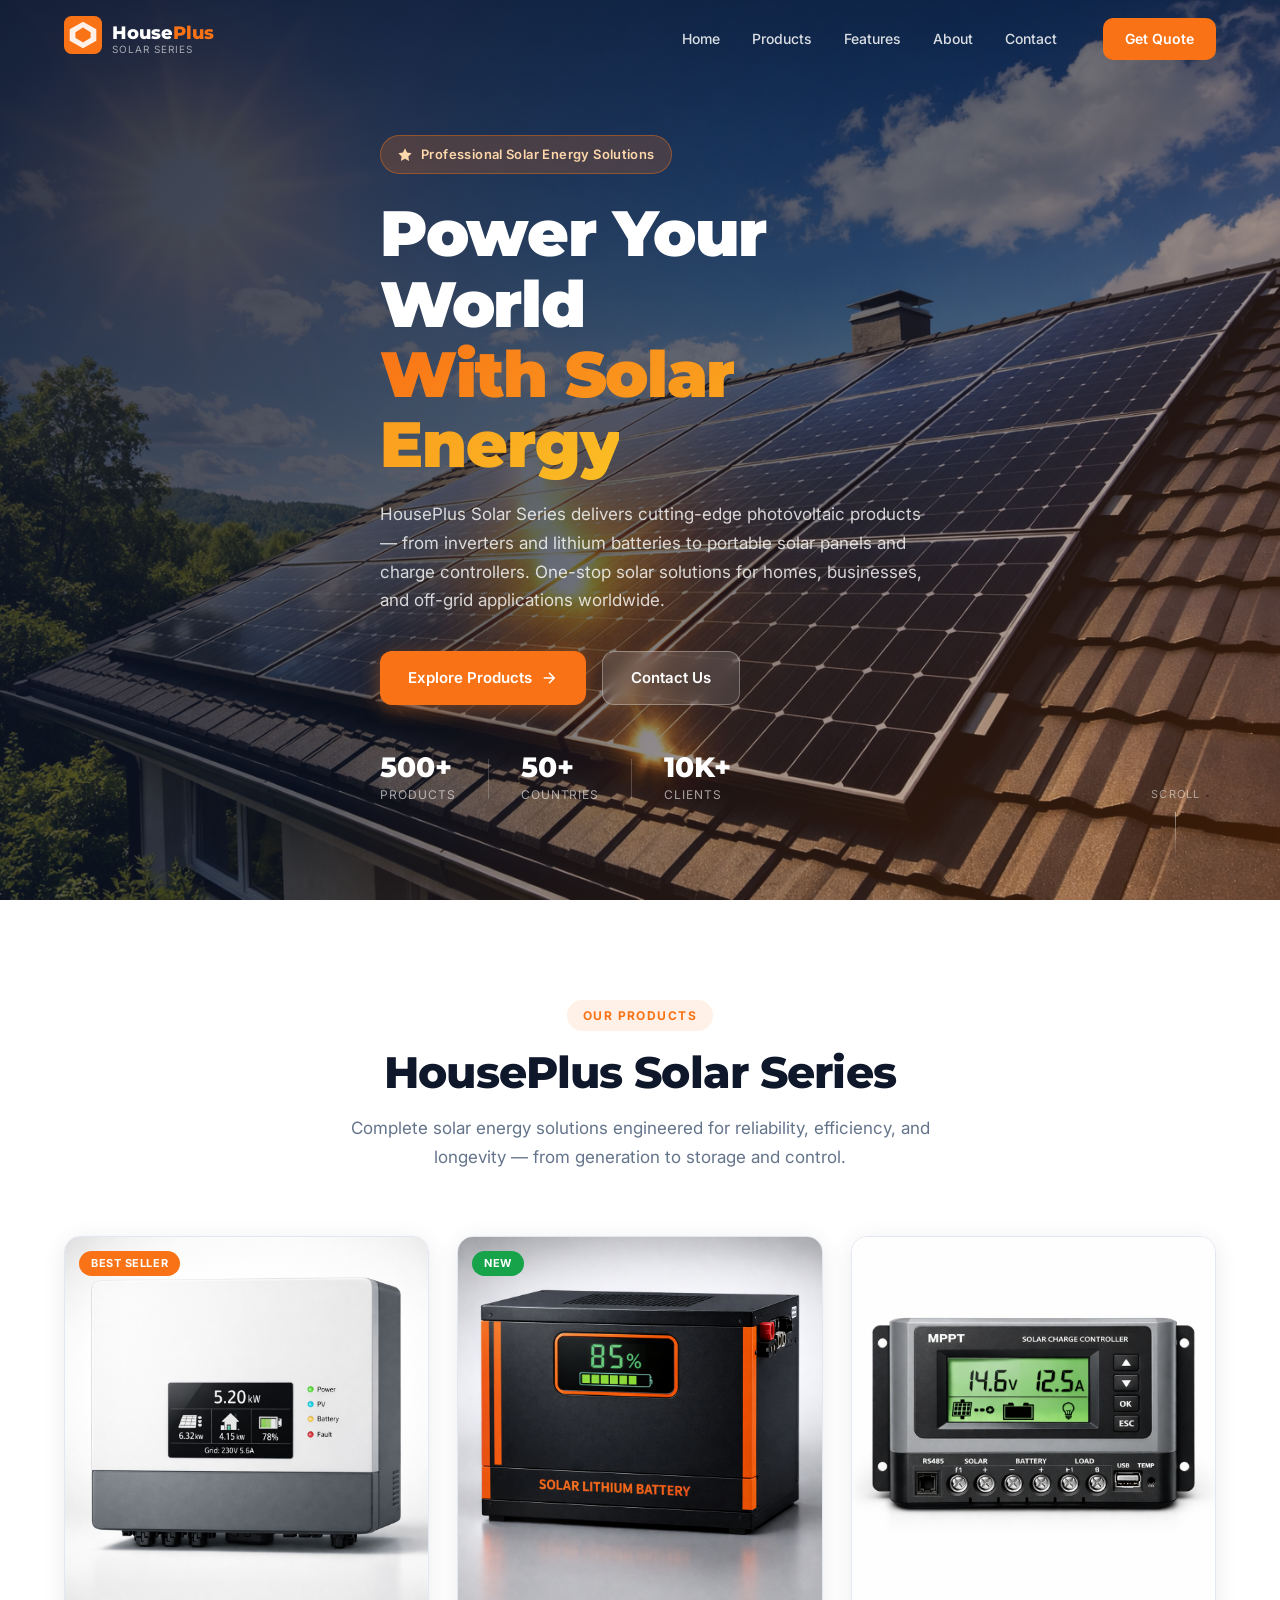
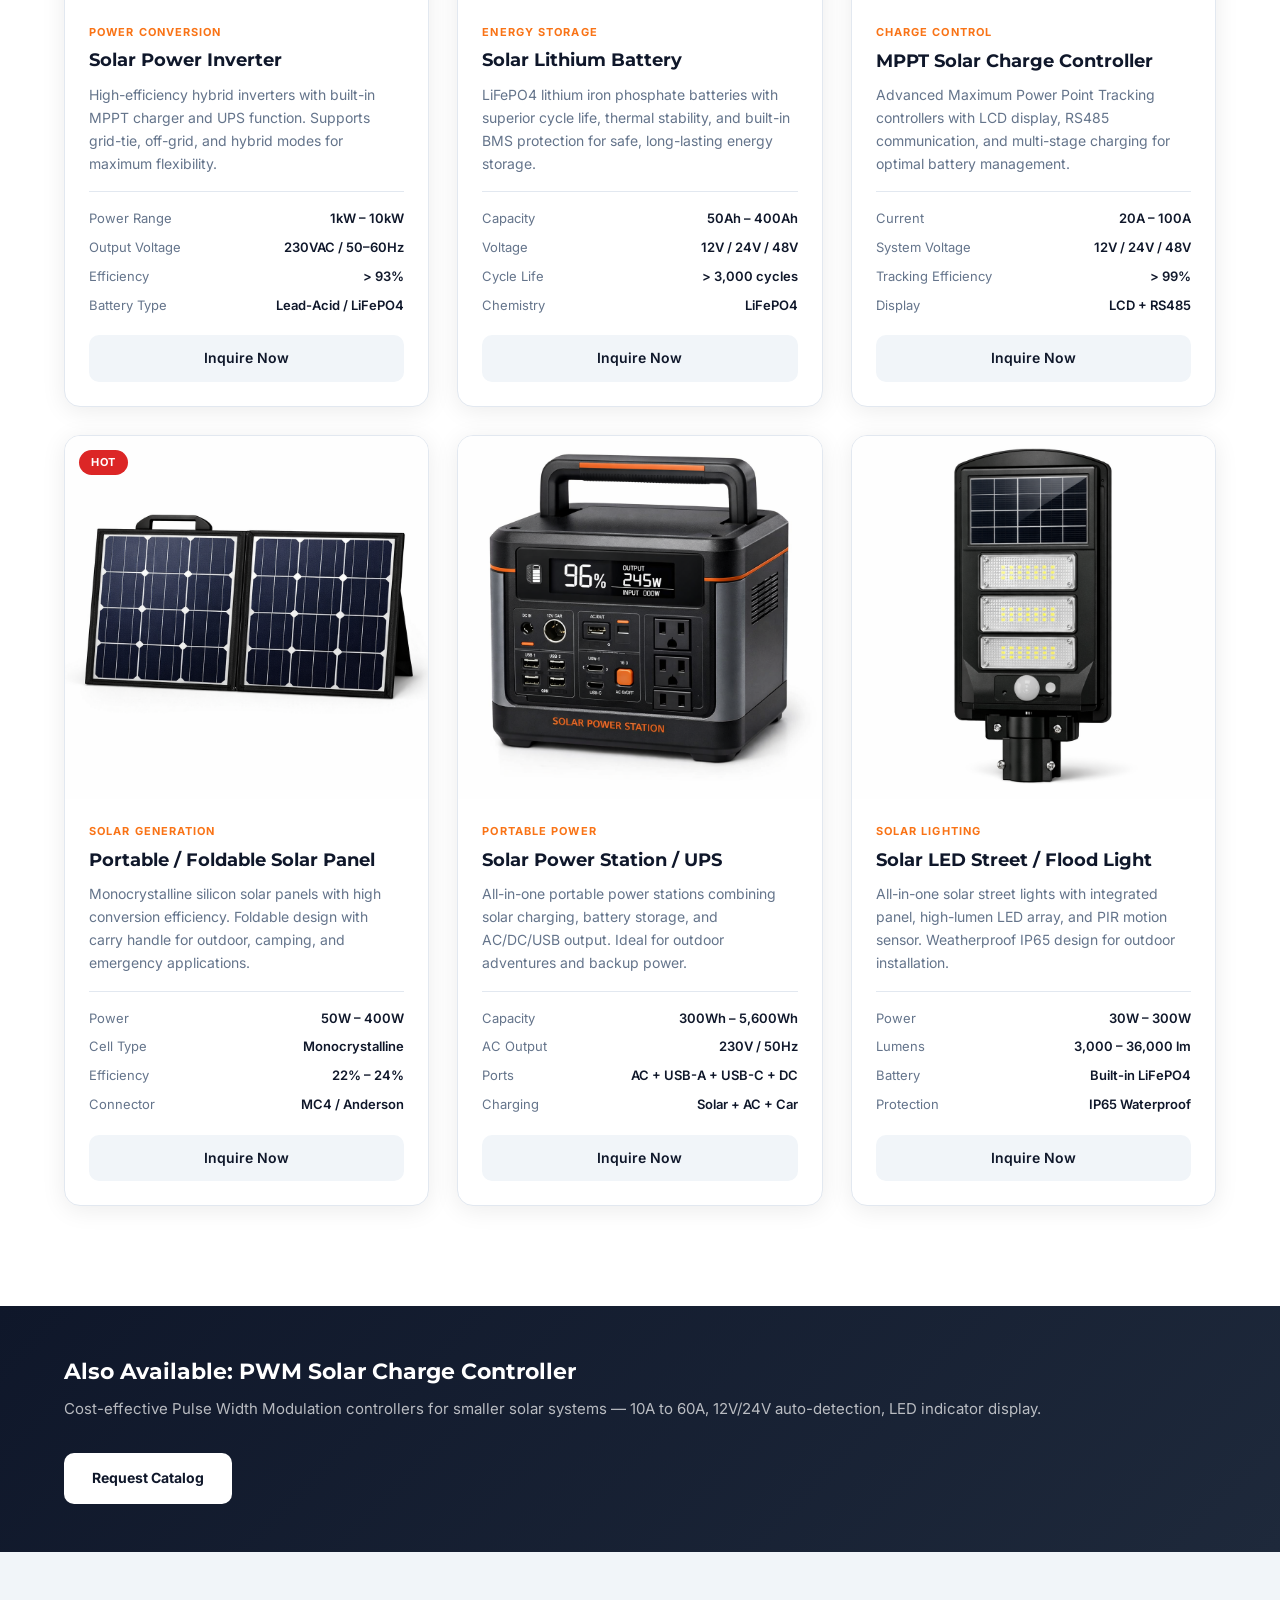
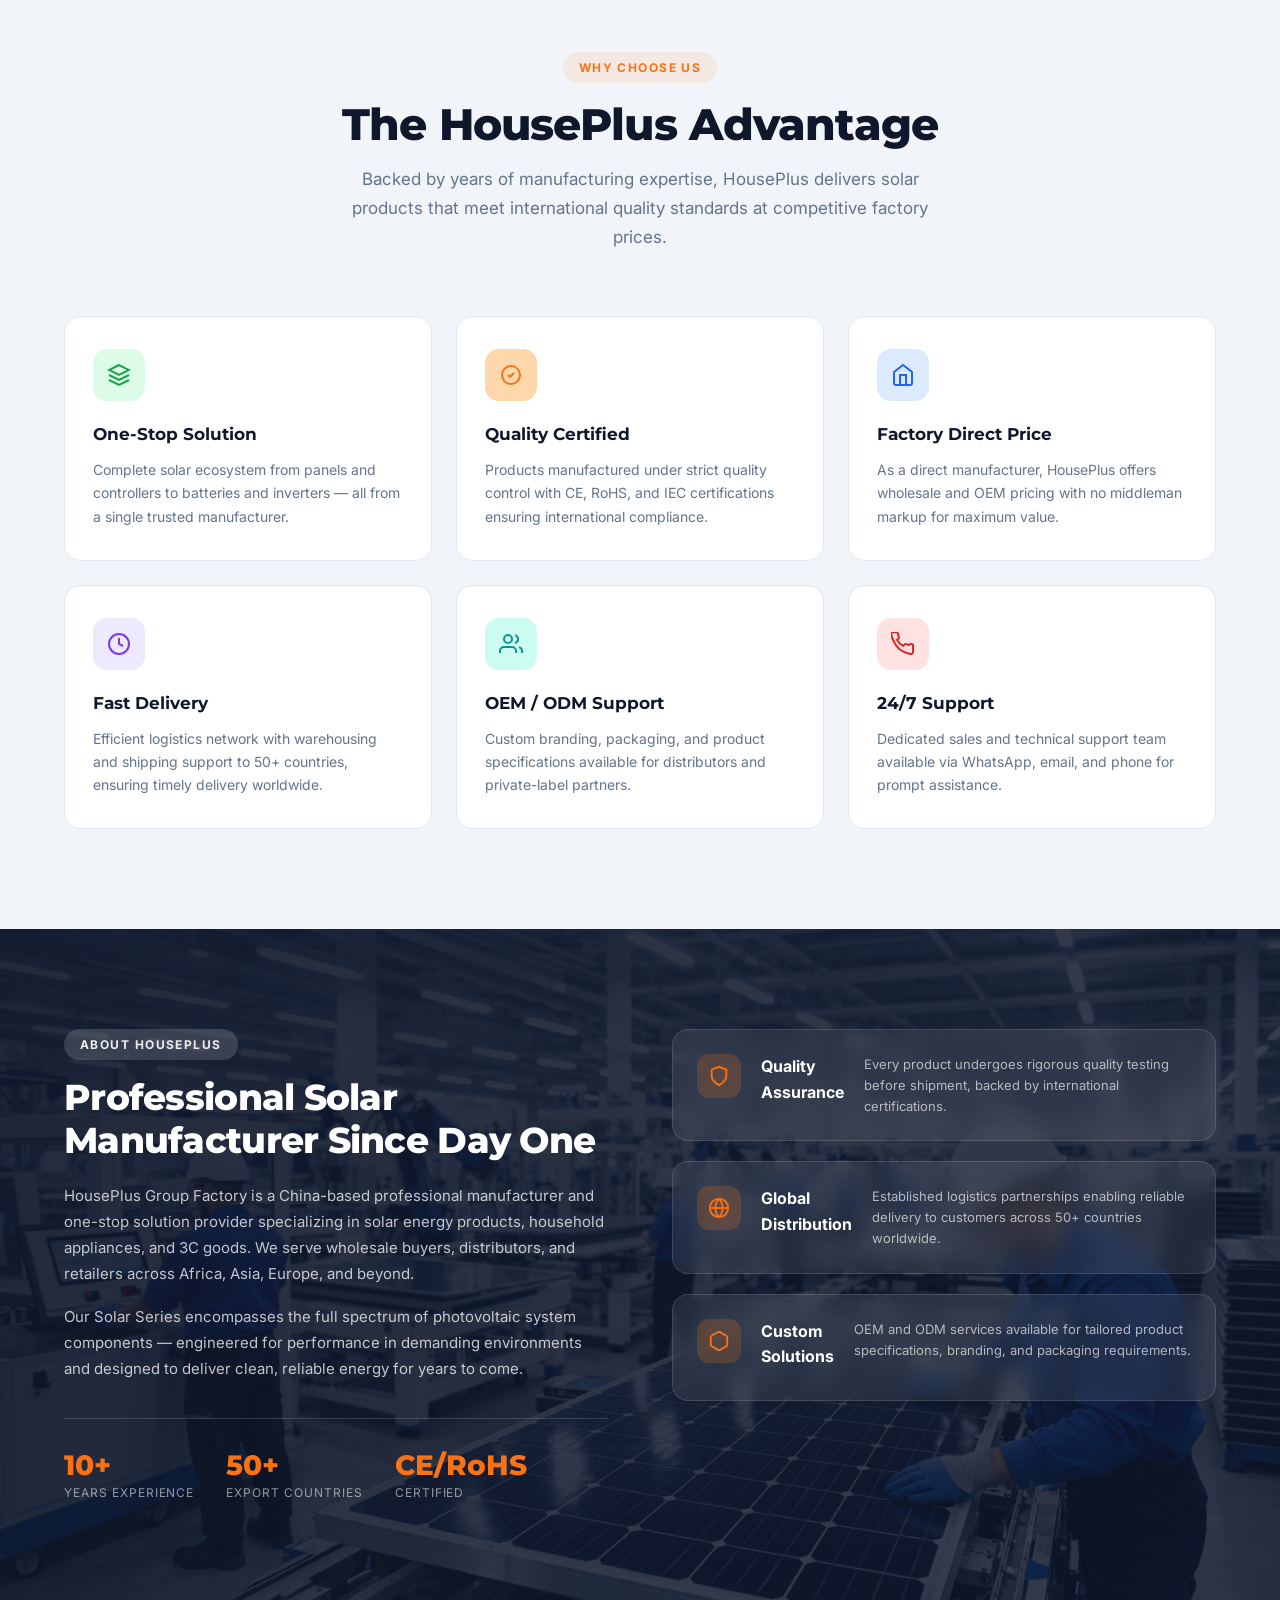
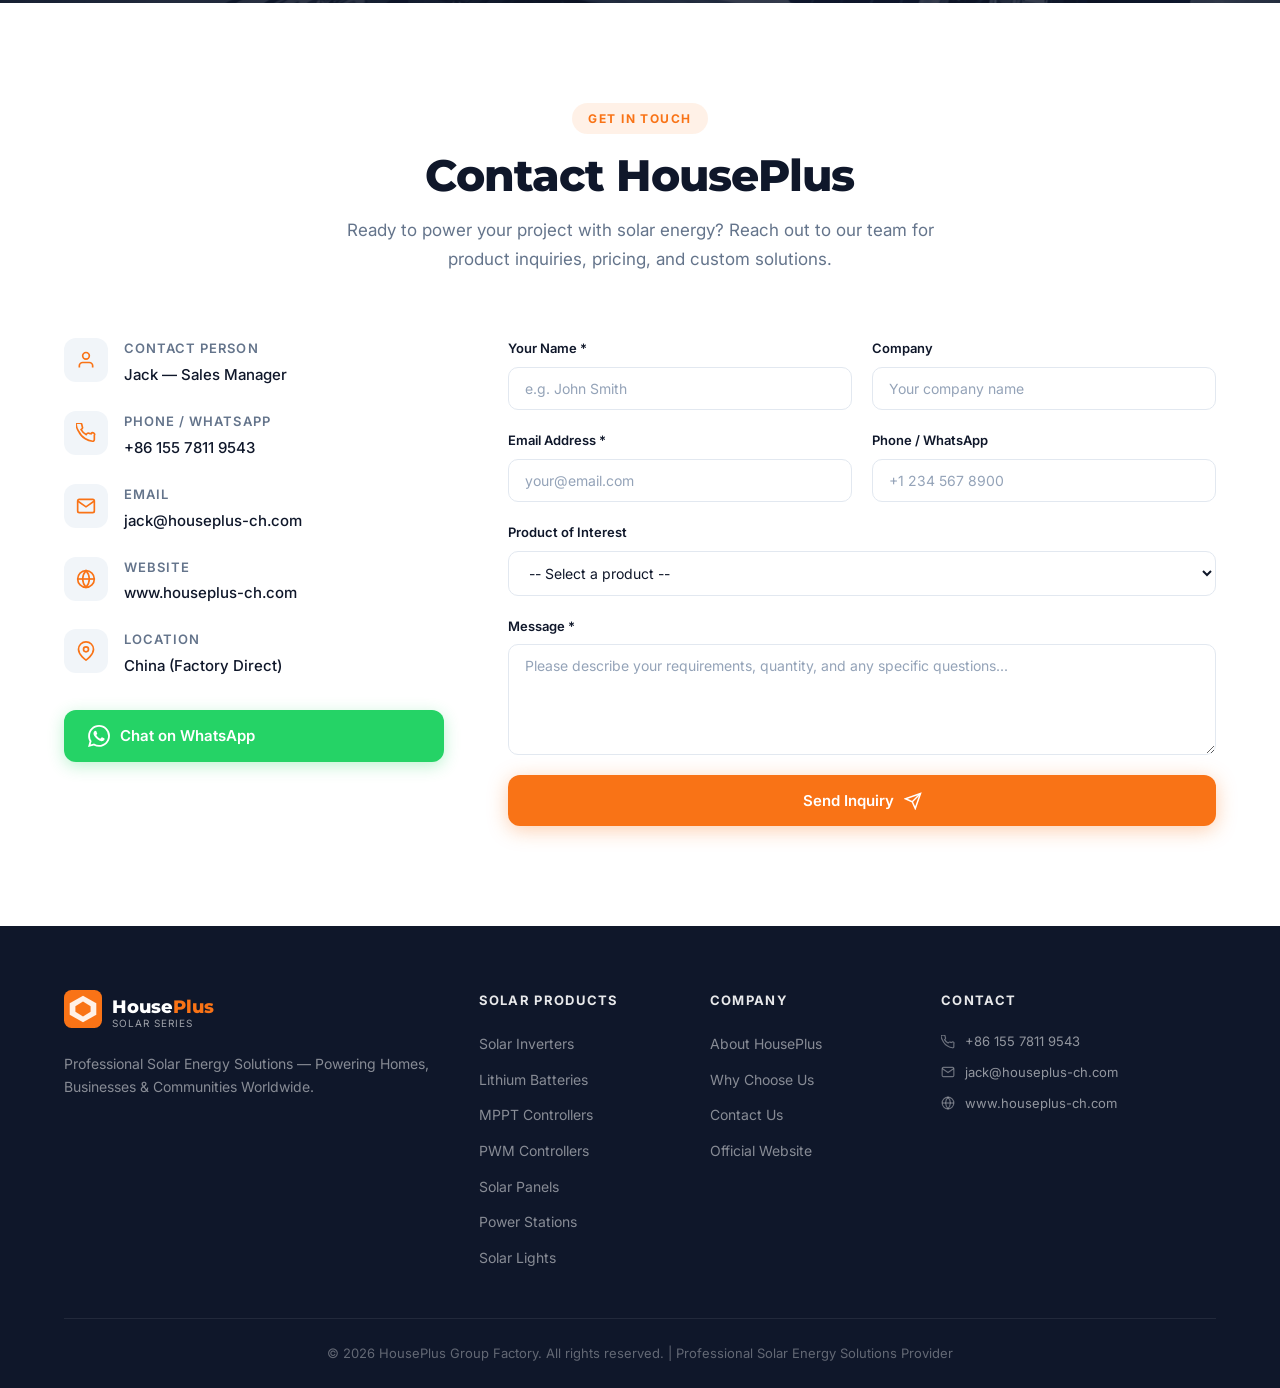
==== index.html @ be71d956 "Enhance: Add advanced contact form with Formspree integration, client-side validation, and improved " ====
<!DOCTYPE html>
<html lang="en">
<head>
  <meta charset="UTF-8" />
  <meta name="viewport" content="width=device-width, initial-scale=1.0" />
  <title>HousePlus Solar Series | Professional Solar Energy Solutions</title>
  <link rel="preconnect" href="https://fonts.googleapis.com" />
  <link rel="preconnect" href="https://fonts.gstatic.com" crossorigin />
  <link href="https://fonts.googleapis.com/css2?family=Inter:wght@300;400;500;600;700;800&family=Montserrat:wght@700;800;900&display=swap" rel="stylesheet" />
  <link rel="stylesheet" href="style.css" />
</head>
<body>

  <!-- ===== NAVIGATION ===== -->
  <nav class="navbar" id="navbar">
    <div class="nav-container">
      <div class="nav-logo">
        <div class="logo-icon">
          <svg viewBox="0 0 40 40" fill="none" xmlns="http://www.w3.org/2000/svg">
            <rect width="40" height="40" rx="8" fill="#F97316"/>
            <path d="M20 6L34 14V26L20 34L6 26V14L20 6Z" fill="white" opacity="0.9"/>
            <path d="M20 12L28 17V23L20 28L12 23V17L20 12Z" fill="#F97316"/>
          </svg>
        </div>
        <div class="logo-text">
          <span class="logo-house">House</span><span class="logo-plus">Plus</span>
          <span class="logo-sub">Solar Series</span>
        </div>
      </div>
      <ul class="nav-links">
        <li><a href="#home">Home</a></li>
        <li><a href="#products">Products</a></li>
        <li><a href="#features">Features</a></li>
        <li><a href="#about">About</a></li>
        <li><a href="#contact">Contact</a></li>
      </ul>
      <a href="#contact" class="nav-cta">Get Quote</a>
      <button class="nav-toggle" id="navToggle" aria-label="Toggle navigation">
        <span></span><span></span><span></span>
      </button>
    </div>
  </nav>

  <!-- ===== HERO SECTION ===== -->
  <section class="hero" id="home">
    <div class="hero-bg">
      <img src="assets/hero-banner.jpg" alt="Solar panels on rooftop" />
      <div class="hero-overlay"></div>
    </div>
    <div class="hero-content">
      <div class="hero-badge">
        <svg width="16" height="16" viewBox="0 0 24 24" fill="currentColor"><path d="M12 2L15.09 8.26L22 9.27L17 14.14L18.18 21.02L12 17.77L5.82 21.02L7 14.14L2 9.27L8.91 8.26L12 2Z"/></svg>
        Professional Solar Energy Solutions
      </div>
      <h1 class="hero-title">
        Power Your World<br/>
        <span class="gradient-text">With Solar Energy</span>
      </h1>
      <p class="hero-desc">
        HousePlus Solar Series delivers cutting-edge photovoltaic products — from inverters and lithium batteries to portable solar panels and charge controllers. One-stop solar solutions for homes, businesses, and off-grid applications worldwide.
      </p>
      <div class="hero-actions">
        <a href="#products" class="btn-primary">
          Explore Products
          <svg width="18" height="18" viewBox="0 0 24 24" fill="none" stroke="currentColor" stroke-width="2"><path d="M5 12h14M12 5l7 7-7 7"/></svg>
        </a>
        <a href="#contact" class="btn-secondary">Contact Us</a>
      </div>
      <div class="hero-stats">
        <div class="stat-item">
          <span class="stat-num">500+</span>
          <span class="stat-label">Products</span>
        </div>
        <div class="stat-divider"></div>
        <div class="stat-item">
          <span class="stat-num">50+</span>
          <span class="stat-label">Countries</span>
        </div>
        <div class="stat-divider"></div>
        <div class="stat-item">
          <span class="stat-num">10K+</span>
          <span class="stat-label">Clients</span>
        </div>
      </div>
    </div>
    <div class="hero-scroll">
      <div class="scroll-indicator">
        <span>Scroll</span>
        <div class="scroll-line"></div>
      </div>
    </div>
  </section>

  <!-- ===== PRODUCT CATEGORIES ===== -->
  <section class="categories" id="products">
    <div class="container">
      <div class="section-header">
        <div class="section-tag">Our Products</div>
        <h2 class="section-title">HousePlus Solar Series</h2>
        <p class="section-desc">Complete solar energy solutions engineered for reliability, efficiency, and longevity — from generation to storage and control.</p>
      </div>

      <div class="products-grid">

        <!-- Product 1: Solar Inverter -->
        <div class="product-card" data-aos="fade-up">
          <div class="product-img-wrap">
            <img src="assets/solar-inverter.jpg" alt="Solar Power Inverter" />
            <div class="product-badge">Best Seller</div>
          </div>
          <div class="product-body">
            <div class="product-tag">Power Conversion</div>
            <h3>Solar Power Inverter</h3>
            <p>High-efficiency hybrid inverters with built-in MPPT charger and UPS function. Supports grid-tie, off-grid, and hybrid modes for maximum flexibility.</p>
            <ul class="product-specs">
              <li><span>Power Range</span><strong>1kW – 10kW</strong></li>
              <li><span>Output Voltage</span><strong>230VAC / 50–60Hz</strong></li>
              <li><span>Efficiency</span><strong>&gt; 93%</strong></li>
              <li><span>Battery Type</span><strong>Lead-Acid / LiFePO4</strong></li>
            </ul>
            <a href="#contact" class="product-btn">Inquire Now</a>
          </div>
        </div>

        <!-- Product 2: Solar Lithium Battery -->
        <div class="product-card" data-aos="fade-up" data-aos-delay="100">
          <div class="product-img-wrap">
            <img src="assets/lithium-battery.jpg" alt="Solar Lithium Battery" />
            <div class="product-badge new">New</div>
          </div>
          <div class="product-body">
            <div class="product-tag">Energy Storage</div>
            <h3>Solar Lithium Battery</h3>
            <p>LiFePO4 lithium iron phosphate batteries with superior cycle life, thermal stability, and built-in BMS protection for safe, long-lasting energy storage.</p>
            <ul class="product-specs">
              <li><span>Capacity</span><strong>50Ah – 400Ah</strong></li>
              <li><span>Voltage</span><strong>12V / 24V / 48V</strong></li>
              <li><span>Cycle Life</span><strong>&gt; 3,000 cycles</strong></li>
              <li><span>Chemistry</span><strong>LiFePO4</strong></li>
            </ul>
            <a href="#contact" class="product-btn">Inquire Now</a>
          </div>
        </div>

        <!-- Product 3: MPPT Solar Controller -->
        <div class="product-card" data-aos="fade-up" data-aos-delay="200">
          <div class="product-img-wrap">
            <img src="assets/solar-controller.jpg" alt="MPPT Solar Charge Controller" />
          </div>
          <div class="product-body">
            <div class="product-tag">Charge Control</div>
            <h3>MPPT Solar Charge Controller</h3>
            <p>Advanced Maximum Power Point Tracking controllers with LCD display, RS485 communication, and multi-stage charging for optimal battery management.</p>
            <ul class="product-specs">
              <li><span>Current</span><strong>20A – 100A</strong></li>
              <li><span>System Voltage</span><strong>12V / 24V / 48V</strong></li>
              <li><span>Tracking Efficiency</span><strong>&gt; 99%</strong></li>
              <li><span>Display</span><strong>LCD + RS485</strong></li>
            </ul>
            <a href="#contact" class="product-btn">Inquire Now</a>
          </div>
        </div>

        <!-- Product 4: Portable Solar Panel -->
        <div class="product-card" data-aos="fade-up" data-aos-delay="300">
          <div class="product-img-wrap">
            <img src="assets/solar-panel.jpg" alt="Portable Foldable Solar Panel" />
            <div class="product-badge hot">Hot</div>
          </div>
          <div class="product-body">
            <div class="product-tag">Solar Generation</div>
            <h3>Portable / Foldable Solar Panel</h3>
            <p>Monocrystalline silicon solar panels with high conversion efficiency. Foldable design with carry handle for outdoor, camping, and emergency applications.</p>
            <ul class="product-specs">
              <li><span>Power</span><strong>50W – 400W</strong></li>
              <li><span>Cell Type</span><strong>Monocrystalline</strong></li>
              <li><span>Efficiency</span><strong>22% – 24%</strong></li>
              <li><span>Connector</span><strong>MC4 / Anderson</strong></li>
            </ul>
            <a href="#contact" class="product-btn">Inquire Now</a>
          </div>
        </div>

        <!-- Product 5: Solar Power Station -->
        <div class="product-card" data-aos="fade-up" data-aos-delay="400">
          <div class="product-img-wrap">
            <img src="assets/power-station.jpg" alt="Solar Power Station UPS" />
          </div>
          <div class="product-body">
            <div class="product-tag">Portable Power</div>
            <h3>Solar Power Station / UPS</h3>
            <p>All-in-one portable power stations combining solar charging, battery storage, and AC/DC/USB output. Ideal for outdoor adventures and backup power.</p>
            <ul class="product-specs">
              <li><span>Capacity</span><strong>300Wh – 5,600Wh</strong></li>
              <li><span>AC Output</span><strong>230V / 50Hz</strong></li>
              <li><span>Ports</span><strong>AC + USB-A + USB-C + DC</strong></li>
              <li><span>Charging</span><strong>Solar + AC + Car</strong></li>
            </ul>
            <a href="#contact" class="product-btn">Inquire Now</a>
          </div>
        </div>

        <!-- Product 6: Solar Street Light -->
        <div class="product-card" data-aos="fade-up" data-aos-delay="500">
          <div class="product-img-wrap">
            <img src="assets/solar-street-light.jpg" alt="Solar LED Street Light" />
          </div>
          <div class="product-body">
            <div class="product-tag">Solar Lighting</div>
            <h3>Solar LED Street / Flood Light</h3>
            <p>All-in-one solar street lights with integrated panel, high-lumen LED array, and PIR motion sensor. Weatherproof IP65 design for outdoor installation.</p>
            <ul class="product-specs">
              <li><span>Power</span><strong>30W – 300W</strong></li>
              <li><span>Lumens</span><strong>3,000 – 36,000 lm</strong></li>
              <li><span>Battery</span><strong>Built-in LiFePO4</strong></li>
              <li><span>Protection</span><strong>IP65 Waterproof</strong></li>
            </ul>
            <a href="#contact" class="product-btn">Inquire Now</a>
          </div>
        </div>

      </div>
    </div>
  </section>

  <!-- ===== PWM CONTROLLER BANNER ===== -->
  <section class="banner-strip">
    <div class="container">
      <div class="banner-content">
        <div class="banner-text">
          <h3>Also Available: PWM Solar Charge Controller</h3>
          <p>Cost-effective Pulse Width Modulation controllers for smaller solar systems — 10A to 60A, 12V/24V auto-detection, LED indicator display.</p>
        </div>
        <a href="#contact" class="btn-white">Request Catalog</a>
      </div>
    </div>
  </section>

  <!-- ===== FEATURES SECTION ===== -->
  <section class="features" id="features">
    <div class="container">
      <div class="section-header">
        <div class="section-tag">Why Choose Us</div>
        <h2 class="section-title">The HousePlus Advantage</h2>
        <p class="section-desc">Backed by years of manufacturing expertise, HousePlus delivers solar products that meet international quality standards at competitive factory prices.</p>
      </div>

      <div class="features-grid">
        <div class="feature-card">
          <div class="feature-icon green">
            <svg viewBox="0 0 24 24" fill="none" stroke="currentColor" stroke-width="2"><path d="M12 2L2 7l10 5 10-5-10-5zM2 17l10 5 10-5M2 12l10 5 10-5"/></svg>
          </div>
          <h4>One-Stop Solution</h4>
          <p>Complete solar ecosystem from panels and controllers to batteries and inverters — all from a single trusted manufacturer.</p>
        </div>
        <div class="feature-card">
          <div class="feature-icon orange">
            <svg viewBox="0 0 24 24" fill="none" stroke="currentColor" stroke-width="2"><path d="M9 12l2 2 4-4m6 2a9 9 0 11-18 0 9 9 0 0118 0z"/></svg>
          </div>
          <h4>Quality Certified</h4>
          <p>Products manufactured under strict quality control with CE, RoHS, and IEC certifications ensuring international compliance.</p>
        </div>
        <div class="feature-card">
          <div class="feature-icon blue">
            <svg viewBox="0 0 24 24" fill="none" stroke="currentColor" stroke-width="2"><path d="M3 9l9-7 9 7v11a2 2 0 01-2 2H5a2 2 0 01-2-2z"/><polyline points="9 22 9 12 15 12 15 22"/></svg>
          </div>
          <h4>Factory Direct Price</h4>
          <p>As a direct manufacturer, HousePlus offers wholesale and OEM pricing with no middleman markup for maximum value.</p>
        </div>
        <div class="feature-card">
          <div class="feature-icon purple">
            <svg viewBox="0 0 24 24" fill="none" stroke="currentColor" stroke-width="2"><circle cx="12" cy="12" r="10"/><polyline points="12 6 12 12 16 14"/></svg>
          </div>
          <h4>Fast Delivery</h4>
          <p>Efficient logistics network with warehousing and shipping support to 50+ countries, ensuring timely delivery worldwide.</p>
        </div>
        <div class="feature-card">
          <div class="feature-icon teal">
            <svg viewBox="0 0 24 24" fill="none" stroke="currentColor" stroke-width="2"><path d="M17 21v-2a4 4 0 00-4-4H5a4 4 0 00-4 4v2"/><circle cx="9" cy="7" r="4"/><path d="M23 21v-2a4 4 0 00-3-3.87"/><path d="M16 3.13a4 4 0 010 7.75"/></svg>
          </div>
          <h4>OEM / ODM Support</h4>
          <p>Custom branding, packaging, and product specifications available for distributors and private-label partners.</p>
        </div>
        <div class="feature-card">
          <div class="feature-icon red">
            <svg viewBox="0 0 24 24" fill="none" stroke="currentColor" stroke-width="2"><path d="M22 16.92v3a2 2 0 01-2.18 2 19.79 19.79 0 01-8.63-3.07A19.5 19.5 0 013.07 9.81a19.79 19.79 0 01-3.07-8.63A2 2 0 012 .18h3a2 2 0 012 1.72 12.84 12.84 0 00.7 2.81 2 2 0 01-.45 2.11L6.09 7.91a16 16 0 006 6l1.27-1.27a2 2 0 012.11-.45 12.84 12.84 0 002.81.7A2 2 0 0122 14.92z"/></svg>
          </div>
          <h4>24/7 Support</h4>
          <p>Dedicated sales and technical support team available via WhatsApp, email, and phone for prompt assistance.</p>
        </div>
      </div>
    </div>
  </section>

  <!-- ===== ABOUT SECTION ===== -->
  <section class="about" id="about">
    <div class="about-bg">
      <img src="assets/about-bg.jpg" alt="HousePlus Factory" />
      <div class="about-overlay"></div>
    </div>
    <div class="container">
      <div class="about-grid">
        <div class="about-content">
          <div class="section-tag light">About HousePlus</div>
          <h2 class="about-title">Professional Solar Manufacturer Since Day One</h2>
          <p>HousePlus Group Factory is a China-based professional manufacturer and one-stop solution provider specializing in solar energy products, household appliances, and 3C goods. We serve wholesale buyers, distributors, and retailers across Africa, Asia, Europe, and beyond.</p>
          <p>Our Solar Series encompasses the full spectrum of photovoltaic system components — engineered for performance in demanding environments and designed to deliver clean, reliable energy for years to come.</p>
          <div class="about-metrics">
            <div class="metric">
              <span class="metric-num">10+</span>
              <span class="metric-label">Years Experience</span>
            </div>
            <div class="metric">
              <span class="metric-num">50+</span>
              <span class="metric-label">Export Countries</span>
            </div>
            <div class="metric">
              <span class="metric-num">CE/RoHS</span>
              <span class="metric-label">Certified</span>
            </div>
          </div>
        </div>
        <div class="about-cards">
          <div class="about-card">
            <div class="about-card-icon">
              <svg viewBox="0 0 24 24" fill="none" stroke="currentColor" stroke-width="2"><path d="M12 22s8-4 8-10V5l-8-3-8 3v7c0 6 8 10 8 10z"/></svg>
            </div>
            <h4>Quality Assurance</h4>
            <p>Every product undergoes rigorous quality testing before shipment, backed by international certifications.</p>
          </div>
          <div class="about-card">
            <div class="about-card-icon">
              <svg viewBox="0 0 24 24" fill="none" stroke="currentColor" stroke-width="2"><circle cx="12" cy="12" r="10"/><line x1="2" y1="12" x2="22" y2="12"/><path d="M12 2a15.3 15.3 0 014 10 15.3 15.3 0 01-4 10 15.3 15.3 0 01-4-10 15.3 15.3 0 014-10z"/></svg>
            </div>
            <h4>Global Distribution</h4>
            <p>Established logistics partnerships enabling reliable delivery to customers across 50+ countries worldwide.</p>
          </div>
          <div class="about-card">
            <div class="about-card-icon">
              <svg viewBox="0 0 24 24" fill="none" stroke="currentColor" stroke-width="2"><path d="M21 16V8a2 2 0 00-1-1.73l-7-4a2 2 0 00-2 0l-7 4A2 2 0 003 8v8a2 2 0 001 1.73l7 4a2 2 0 002 0l7-4A2 2 0 0021 16z"/></svg>
            </div>
            <h4>Custom Solutions</h4>
            <p>OEM and ODM services available for tailored product specifications, branding, and packaging requirements.</p>
          </div>
        </div>
      </div>
    </div>
  </section>

  <!-- ===== CONTACT SECTION ===== -->
  <section class="contact" id="contact">
    <div class="container">
      <div class="section-header">
        <div class="section-tag">Get In Touch</div>
        <h2 class="section-title">Contact HousePlus</h2>
        <p class="section-desc">Ready to power your project with solar energy? Reach out to our team for product inquiries, pricing, and custom solutions.</p>
      </div>

      <div class="contact-grid">
        <div class="contact-info">
          <div class="contact-item">
            <div class="contact-icon">
              <svg viewBox="0 0 24 24" fill="none" stroke="currentColor" stroke-width="2"><path d="M20 21v-2a4 4 0 00-4-4H8a4 4 0 00-4 4v2"/><circle cx="12" cy="7" r="4"/></svg>
            </div>
            <div>
              <h5>Contact Person</h5>
              <p>Jack — Sales Manager</p>
            </div>
          </div>
          <div class="contact-item">
            <div class="contact-icon">
              <svg viewBox="0 0 24 24" fill="none" stroke="currentColor" stroke-width="2"><path d="M22 16.92v3a2 2 0 01-2.18 2 19.79 19.79 0 01-8.63-3.07A19.5 19.5 0 013.07 9.81a19.79 19.79 0 01-3.07-8.63A2 2 0 012 .18h3a2 2 0 012 1.72 12.84 12.84 0 00.7 2.81 2 2 0 01-.45 2.11L6.09 7.91a16 16 0 006 6l1.27-1.27a2 2 0 012.11-.45 12.84 12.84 0 002.81.7A2 2 0 0122 14.92z"/></svg>
            </div>
            <div>
              <h5>Phone / WhatsApp</h5>
              <p>+86 155 7811 9543</p>
            </div>
          </div>
          <div class="contact-item">
            <div class="contact-icon">
              <svg viewBox="0 0 24 24" fill="none" stroke="currentColor" stroke-width="2"><path d="M4 4h16c1.1 0 2 .9 2 2v12c0 1.1-.9 2-2 2H4c-1.1 0-2-.9-2-2V6c0-1.1.9-2 2-2z"/><polyline points="22,6 12,13 2,6"/></svg>
            </div>
            <div>
              <h5>Email</h5>
              <p>jack@houseplus-ch.com</p>
            </div>
          </div>
          <div class="contact-item">
            <div class="contact-icon">
              <svg viewBox="0 0 24 24" fill="none" stroke="currentColor" stroke-width="2"><circle cx="12" cy="12" r="10"/><line x1="2" y1="12" x2="22" y2="12"/><path d="M12 2a15.3 15.3 0 014 10 15.3 15.3 0 01-4 10 15.3 15.3 0 01-4-10 15.3 15.3 0 014-10z"/></svg>
            </div>
            <div>
              <h5>Website</h5>
              <p>www.houseplus-ch.com</p>
            </div>
          </div>
          <div class="contact-item">
            <div class="contact-icon">
              <svg viewBox="0 0 24 24" fill="none" stroke="currentColor" stroke-width="2"><path d="M21 10c0 7-9 13-9 13s-9-6-9-13a9 9 0 0118 0z"/><circle cx="12" cy="10" r="3"/></svg>
            </div>
            <div>
              <h5>Location</h5>
              <p>China (Factory Direct)</p>
            </div>
          </div>
          <a href="https://wa.me/8615578119543" target="_blank" class="whatsapp-btn">
            <svg viewBox="0 0 24 24" fill="currentColor" width="22" height="22"><path d="M17.472 14.382c-.297-.149-1.758-.867-2.03-.967-.273-.099-.471-.148-.67.15-.197.297-.767.966-.94 1.164-.173.199-.347.223-.644.075-.297-.15-1.255-.463-2.39-1.475-.883-.788-1.48-1.761-1.653-2.059-.173-.297-.018-.458.13-.606.134-.133.298-.347.446-.52.149-.174.198-.298.298-.497.099-.198.05-.371-.025-.52-.075-.149-.669-1.612-.916-2.207-.242-.579-.487-.5-.669-.51-.173-.008-.371-.01-.57-.01-.198 0-.52.074-.792.372-.272.297-1.04 1.016-1.04 2.479 0 1.462 1.065 2.875 1.213 3.074.149.198 2.096 3.2 5.077 4.487.709.306 1.262.489 1.694.625.712.227 1.36.195 1.871.118.571-.085 1.758-.719 2.006-1.413.248-.694.248-1.289.173-1.413-.074-.124-.272-.198-.57-.347m-5.421 7.403h-.004a9.87 9.87 0 01-5.031-1.378l-.361-.214-3.741.982.998-3.648-.235-.374a9.86 9.86 0 01-1.51-5.26c.001-5.45 4.436-9.884 9.888-9.884 2.64 0 5.122 1.03 6.988 2.898a9.825 9.825 0 012.893 6.994c-.003 5.45-4.437 9.884-9.885 9.884m8.413-18.297A11.815 11.815 0 0012.05 0C5.495 0 .16 5.335.157 11.892c0 2.096.547 4.142 1.588 5.945L.057 24l6.305-1.654a11.882 11.882 0 005.683 1.448h.005c6.554 0 11.89-5.335 11.893-11.893a11.821 11.821 0 00-3.48-8.413z"/></svg>
            Chat on WhatsApp
          </a>
        </div>

        <form class="contact-form" id="contactForm" action="https://formspree.io/f/xyzgqbpq" method="POST">
          <div class="form-row">
            <div class="form-group">
              <label for="name">Your Name *</label>
              <input type="text" id="name" name="name" placeholder="e.g. John Smith" required />
            </div>
            <div class="form-group">
              <label for="company">Company</label>
              <input type="text" id="company" name="company" placeholder="Your company name" />
            </div>
          </div>
          <div class="form-row">
            <div class="form-group">
              <label for="email">Email Address *</label>
              <input type="email" id="email" name="email" placeholder="your@email.com" required />
            </div>
            <div class="form-group">
              <label for="phone">Phone / WhatsApp</label>
              <input type="tel" id="phone" name="phone" placeholder="+1 234 567 8900" />
            </div>
          </div>
          <div class="form-group">
            <label for="product">Product of Interest</label>
            <select id="product" name="product">
              <option value="">-- Select a product --</option>
              <option>Solar Power Inverter</option>
              <option>Solar Lithium Battery</option>
              <option>MPPT Solar Charge Controller</option>
              <option>PWM Solar Charge Controller</option>
              <option>Portable / Foldable Solar Panel</option>
              <option>Solar Power Station / UPS</option>
              <option>Solar LED Street / Flood Light</option>
              <option>Complete Solar System Kit</option>
              <option>Other / Multiple Products</option>
            </select>
          </div>
          <div class="form-group">
            <label for="message">Message *</label>
            <textarea id="message" name="message" rows="5" placeholder="Please describe your requirements, quantity, and any specific questions..." required></textarea>
          </div>
          <button type="submit" class="btn-submit">
            Send Inquiry
            <svg width="18" height="18" viewBox="0 0 24 24" fill="none" stroke="currentColor" stroke-width="2"><line x1="22" y1="2" x2="11" y2="13"/><polygon points="22 2 15 22 11 13 2 9 22 2"/></svg>
          </button>
          <div class="form-success" id="formSuccess">
            <svg viewBox="0 0 24 24" fill="none" stroke="currentColor" stroke-width="2" width="24" height="24"><path d="M22 11.08V12a10 10 0 11-5.93-9.14"/><polyline points="22 4 12 14.01 9 11.01"/></svg>
            Thank you! Your inquiry has been sent. We'll respond within 24 hours.
          </div>
        </form>
      </div>
    </div>
  </section>

  <!-- ===== FOOTER ===== -->
  <footer class="footer">
    <div class="container">
      <div class="footer-grid">
        <div class="footer-brand">
          <div class="nav-logo">
            <div class="logo-icon">
              <svg viewBox="0 0 40 40" fill="none" xmlns="http://www.w3.org/2000/svg">
                <rect width="40" height="40" rx="8" fill="#F97316"/>
                <path d="M20 6L34 14V26L20 34L6 26V14L20 6Z" fill="white" opacity="0.9"/>
                <path d="M20 12L28 17V23L20 28L12 23V17L20 12Z" fill="#F97316"/>
              </svg>
            </div>
            <div class="logo-text">
              <span class="logo-house">House</span><span class="logo-plus">Plus</span>
              <span class="logo-sub">Solar Series</span>
            </div>
          </div>
          <p class="footer-tagline">Professional Solar Energy Solutions — Powering Homes, Businesses & Communities Worldwide.</p>
        </div>
        <div class="footer-col">
          <h5>Solar Products</h5>
          <ul>
            <li><a href="#products">Solar Inverters</a></li>
            <li><a href="#products">Lithium Batteries</a></li>
            <li><a href="#products">MPPT Controllers</a></li>
            <li><a href="#products">PWM Controllers</a></li>
            <li><a href="#products">Solar Panels</a></li>
            <li><a href="#products">Power Stations</a></li>
            <li><a href="#products">Solar Lights</a></li>
          </ul>
        </div>
        <div class="footer-col">
          <h5>Company</h5>
          <ul>
            <li><a href="#about">About HousePlus</a></li>
            <li><a href="#features">Why Choose Us</a></li>
            <li><a href="#contact">Contact Us</a></li>
            <li><a href="https://houseplus.com.ng" target="_blank">Official Website</a></li>
          </ul>
        </div>
        <div class="footer-col">
          <h5>Contact</h5>
          <ul class="footer-contact">
            <li>
              <svg viewBox="0 0 24 24" fill="none" stroke="currentColor" stroke-width="2" width="14" height="14"><path d="M22 16.92v3a2 2 0 01-2.18 2 19.79 19.79 0 01-8.63-3.07A19.5 19.5 0 013.07 9.81a19.79 19.79 0 01-3.07-8.63A2 2 0 012 .18h3a2 2 0 012 1.72 12.84 12.84 0 00.7 2.81 2 2 0 01-.45 2.11L6.09 7.91a16 16 0 006 6l1.27-1.27a2 2 0 012.11-.45 12.84 12.84 0 002.81.7A2 2 0 0122 14.92z"/></svg>
              +86 155 7811 9543
            </li>
            <li>
              <svg viewBox="0 0 24 24" fill="none" stroke="currentColor" stroke-width="2" width="14" height="14"><path d="M4 4h16c1.1 0 2 .9 2 2v12c0 1.1-.9 2-2 2H4c-1.1 0-2-.9-2-2V6c0-1.1.9-2 2-2z"/><polyline points="22,6 12,13 2,6"/></svg>
              jack@houseplus-ch.com
            </li>
            <li>
              <svg viewBox="0 0 24 24" fill="none" stroke="currentColor" stroke-width="2" width="14" height="14"><circle cx="12" cy="12" r="10"/><line x1="2" y1="12" x2="22" y2="12"/><path d="M12 2a15.3 15.3 0 014 10 15.3 15.3 0 01-4 10 15.3 15.3 0 01-4-10 15.3 15.3 0 014-10z"/></svg>
              www.houseplus-ch.com
            </li>
          </ul>
        </div>
      </div>
      <div class="footer-bottom">
        <p>&copy; 2026 HousePlus Group Factory. All rights reserved. | Professional Solar Energy Solutions Provider</p>
      </div>
    </div>
  </footer>

  <script src="script.js"></script>
  <script src="form-handler.js"></script>
</body>
</html>
---- style.css ----
/* ===== RESET & BASE ===== */
*, *::before, *::after { box-sizing: border-box; margin: 0; padding: 0; }
html { scroll-behavior: smooth; font-size: 16px; }
body {
  font-family: 'Inter', system-ui, sans-serif;
  color: #1a1a2e;
  background: #fff;
  line-height: 1.6;
  overflow-x: hidden;
}
img { max-width: 100%; height: auto; display: block; }
a { text-decoration: none; color: inherit; }
ul { list-style: none; }

/* ===== CSS VARIABLES ===== */
:root {
  --orange: #F97316;
  --orange-dark: #EA580C;
  --orange-light: #FED7AA;
  --green: #16A34A;
  --blue: #2563EB;
  --dark: #0F172A;
  --dark-2: #1E293B;
  --gray: #64748B;
  --gray-light: #F1F5F9;
  --white: #FFFFFF;
  --radius: 16px;
  --shadow: 0 4px 24px rgba(0,0,0,0.08);
  --shadow-lg: 0 12px 48px rgba(0,0,0,0.14);
  --transition: all 0.3s cubic-bezier(0.4, 0, 0.2, 1);
}

/* ===== CONTAINER ===== */
.container {
  max-width: 1200px;
  margin: 0 auto;
  padding: 0 24px;
}

/* ===== NAVBAR ===== */
.navbar {
  position: fixed;
  top: 0; left: 0; right: 0;
  z-index: 1000;
  padding: 16px 0;
  transition: var(--transition);
}
.navbar.scrolled {
  background: rgba(15, 23, 42, 0.95);
  backdrop-filter: blur(12px);
  padding: 12px 0;
  box-shadow: 0 2px 20px rgba(0,0,0,0.2);
}
.nav-container {
  max-width: 1200px;
  margin: 0 auto;
  padding: 0 24px;
  display: flex;
  align-items: center;
  gap: 32px;
}
.nav-logo {
  display: flex;
  align-items: center;
  gap: 10px;
  flex-shrink: 0;
}
.logo-icon svg { width: 38px; height: 38px; }
.logo-text {
  display: flex;
  flex-direction: column;
  line-height: 1;
}
.logo-house { font-family: 'Montserrat', sans-serif; font-weight: 800; font-size: 18px; color: #fff; }
.logo-plus { font-family: 'Montserrat', sans-serif; font-weight: 800; font-size: 18px; color: var(--orange); display: inline; }
.logo-house + .logo-plus { display: inline; }
.logo-text > span:first-child::after { content: ''; }
.logo-text { flex-direction: row; align-items: baseline; gap: 0; flex-wrap: wrap; }
.logo-sub { font-size: 10px; color: rgba(255,255,255,0.6); letter-spacing: 0.1em; text-transform: uppercase; width: 100%; margin-top: 2px; }
.nav-links {
  display: flex;
  align-items: center;
  gap: 4px;
  margin-left: auto;
}
.nav-links a {
  color: rgba(255,255,255,0.85);
  font-size: 14px;
  font-weight: 500;
  padding: 8px 14px;
  border-radius: 8px;
  transition: var(--transition);
}
.nav-links a:hover { color: #fff; background: rgba(255,255,255,0.1); }
.nav-cta {
  background: var(--orange);
  color: #fff;
  font-size: 14px;
  font-weight: 600;
  padding: 10px 22px;
  border-radius: 10px;
  transition: var(--transition);
  white-space: nowrap;
}
.nav-cta:hover { background: var(--orange-dark); transform: translateY(-1px); }
.nav-toggle {
  display: none;
  flex-direction: column;
  gap: 5px;
  background: none;
  border: none;
  cursor: pointer;
  padding: 4px;
  margin-left: auto;
}
.nav-toggle span {
  display: block;
  width: 24px;
  height: 2px;
  background: #fff;
  border-radius: 2px;
  transition: var(--transition);
}

/* ===== HERO ===== */
.hero {
  position: relative;
  min-height: 100vh;
  display: flex;
  align-items: center;
  overflow: hidden;
}
.hero-bg {
  position: absolute;
  inset: 0;
  z-index: 0;
}
.hero-bg img {
  width: 100%;
  height: 100%;
  object-fit: cover;
  object-position: center;
}
.hero-overlay {
  position: absolute;
  inset: 0;
  background: linear-gradient(135deg, rgba(15,23,42,0.88) 0%, rgba(15,23,42,0.65) 50%, rgba(249,115,22,0.25) 100%);
}
.hero-content {
  position: relative;
  z-index: 1;
  max-width: 1200px;
  margin: 0 auto;
  padding: 120px 24px 80px;
  max-width: 680px;
  padding-left: 80px;
}
.hero-badge {
  display: inline-flex;
  align-items: center;
  gap: 8px;
  background: rgba(249,115,22,0.2);
  border: 1px solid rgba(249,115,22,0.4);
  color: var(--orange-light);
  font-size: 13px;
  font-weight: 600;
  padding: 8px 16px;
  border-radius: 50px;
  margin-bottom: 24px;
  letter-spacing: 0.03em;
}
.hero-title {
  font-family: 'Montserrat', sans-serif;
  font-size: clamp(36px, 5vw, 64px);
  font-weight: 900;
  color: #fff;
  line-height: 1.1;
  margin-bottom: 20px;
  letter-spacing: -0.02em;
}
.gradient-text {
  background: linear-gradient(135deg, var(--orange) 0%, #FBBF24 100%);
  -webkit-background-clip: text;
  -webkit-text-fill-color: transparent;
  background-clip: text;
}
.hero-desc {
  color: rgba(255,255,255,0.8);
  font-size: 17px;
  line-height: 1.7;
  margin-bottom: 36px;
  max-width: 560px;
}
.hero-actions {
  display: flex;
  gap: 16px;
  flex-wrap: wrap;
  margin-bottom: 48px;
}
.btn-primary {
  display: inline-flex;
  align-items: center;
  gap: 8px;
  background: var(--orange);
  color: #fff;
  font-size: 15px;
  font-weight: 600;
  padding: 14px 28px;
  border-radius: 12px;
  transition: var(--transition);
  box-shadow: 0 4px 20px rgba(249,115,22,0.4);
}
.btn-primary:hover { background: var(--orange-dark); transform: translateY(-2px); box-shadow: 0 8px 30px rgba(249,115,22,0.5); }
.btn-secondary {
  display: inline-flex;
  align-items: center;
  gap: 8px;
  background: rgba(255,255,255,0.12);
  border: 1px solid rgba(255,255,255,0.3);
  color: #fff;
  font-size: 15px;
  font-weight: 600;
  padding: 14px 28px;
  border-radius: 12px;
  transition: var(--transition);
  backdrop-filter: blur(8px);
}
.btn-secondary:hover { background: rgba(255,255,255,0.2); transform: translateY(-2px); }
.hero-stats {
  display: flex;
  align-items: center;
  gap: 32px;
}
.stat-item { display: flex; flex-direction: column; }
.stat-num { font-family: 'Montserrat', sans-serif; font-size: 28px; font-weight: 800; color: #fff; line-height: 1; }
.stat-label { font-size: 12px; color: rgba(255,255,255,0.6); text-transform: uppercase; letter-spacing: 0.08em; margin-top: 4px; }
.stat-divider { width: 1px; height: 40px; background: rgba(255,255,255,0.2); }
.hero-scroll {
  position: absolute;
  bottom: 40px;
  right: 80px;
  z-index: 1;
}
.scroll-indicator {
  display: flex;
  flex-direction: column;
  align-items: center;
  gap: 8px;
  color: rgba(255,255,255,0.5);
  font-size: 11px;
  letter-spacing: 0.1em;
  text-transform: uppercase;
}
.scroll-line {
  width: 1px;
  height: 48px;
  background: linear-gradient(to bottom, rgba(255,255,255,0.5), transparent);
  animation: scrollPulse 2s ease-in-out infinite;
}
@keyframes scrollPulse {
  0%, 100% { opacity: 0.5; transform: scaleY(1); }
  50% { opacity: 1; transform: scaleY(1.1); }
}

/* ===== SECTION COMMON ===== */
.section-header {
  text-align: center;
  margin-bottom: 64px;
}
.section-tag {
  display: inline-block;
  background: rgba(249,115,22,0.1);
  color: var(--orange);
  font-size: 12px;
  font-weight: 700;
  letter-spacing: 0.12em;
  text-transform: uppercase;
  padding: 6px 16px;
  border-radius: 50px;
  margin-bottom: 16px;
}
.section-tag.light {
  background: rgba(255,255,255,0.15);
  color: rgba(255,255,255,0.9);
}
.section-title {
  font-family: 'Montserrat', sans-serif;
  font-size: clamp(28px, 4vw, 44px);
  font-weight: 800;
  color: var(--dark);
  line-height: 1.15;
  margin-bottom: 16px;
  letter-spacing: -0.02em;
}
.section-desc {
  color: var(--gray);
  font-size: 17px;
  max-width: 600px;
  margin: 0 auto;
  line-height: 1.7;
}

/* ===== PRODUCTS SECTION ===== */
.categories {
  padding: 100px 0;
  background: #fff;
}
.products-grid {
  display: grid;
  grid-template-columns: repeat(3, 1fr);
  gap: 28px;
}
.product-card {
  background: #fff;
  border-radius: var(--radius);
  overflow: hidden;
  box-shadow: var(--shadow);
  border: 1px solid #E2E8F0;
  transition: var(--transition);
  display: flex;
  flex-direction: column;
}
.product-card:hover {
  transform: translateY(-6px);
  box-shadow: var(--shadow-lg);
  border-color: var(--orange-light);
}
.product-img-wrap {
  position: relative;
  aspect-ratio: 1;
  overflow: hidden;
  background: var(--gray-light);
}
.product-img-wrap img {
  width: 100%;
  height: 100%;
  object-fit: cover;
  transition: transform 0.5s ease;
}
.product-card:hover .product-img-wrap img { transform: scale(1.05); }
.product-badge {
  position: absolute;
  top: 14px;
  left: 14px;
  background: var(--orange);
  color: #fff;
  font-size: 11px;
  font-weight: 700;
  padding: 4px 12px;
  border-radius: 50px;
  letter-spacing: 0.05em;
  text-transform: uppercase;
}
.product-badge.new { background: var(--green); }
.product-badge.hot { background: #DC2626; }
.product-body {
  padding: 24px;
  display: flex;
  flex-direction: column;
  flex: 1;
}
.product-tag {
  font-size: 11px;
  font-weight: 700;
  color: var(--orange);
  text-transform: uppercase;
  letter-spacing: 0.1em;
  margin-bottom: 8px;
}
.product-body h3 {
  font-family: 'Montserrat', sans-serif;
  font-size: 18px;
  font-weight: 700;
  color: var(--dark);
  margin-bottom: 10px;
  line-height: 1.3;
}
.product-body p {
  font-size: 14px;
  color: var(--gray);
  line-height: 1.65;
  margin-bottom: 16px;
}
.product-specs {
  border-top: 1px solid #E2E8F0;
  padding-top: 16px;
  margin-bottom: 20px;
  display: flex;
  flex-direction: column;
  gap: 8px;
}
.product-specs li {
  display: flex;
  justify-content: space-between;
  align-items: center;
  font-size: 13px;
}
.product-specs li span { color: var(--gray); }
.product-specs li strong { color: var(--dark); font-weight: 600; }
.product-btn {
  display: block;
  text-align: center;
  background: var(--gray-light);
  color: var(--dark);
  font-size: 14px;
  font-weight: 600;
  padding: 12px;
  border-radius: 10px;
  transition: var(--transition);
  margin-top: auto;
}
.product-btn:hover { background: var(--orange); color: #fff; }

/* ===== BANNER STRIP ===== */
.banner-strip {
  background: linear-gradient(135deg, var(--dark) 0%, var(--dark-2) 100%);
  padding: 48px 0;
}
.banner-content {
  display: flex;
  align-items: center;
  justify-content: space-between;
  gap: 32px;
  flex-wrap: wrap;
}
.banner-text h3 {
  font-family: 'Montserrat', sans-serif;
  font-size: 22px;
  font-weight: 700;
  color: #fff;
  margin-bottom: 8px;
}
.banner-text p { color: rgba(255,255,255,0.7); font-size: 15px; }
.btn-white {
  display: inline-flex;
  align-items: center;
  background: #fff;
  color: var(--dark);
  font-size: 14px;
  font-weight: 700;
  padding: 14px 28px;
  border-radius: 10px;
  transition: var(--transition);
  white-space: nowrap;
}
.btn-white:hover { background: var(--orange-light); transform: translateY(-2px); }

/* ===== FEATURES ===== */
.features {
  padding: 100px 0;
  background: var(--gray-light);
}
.features-grid {
  display: grid;
  grid-template-columns: repeat(3, 1fr);
  gap: 24px;
}
.feature-card {
  background: #fff;
  border-radius: var(--radius);
  padding: 32px 28px;
  transition: var(--transition);
  border: 1px solid #E2E8F0;
}
.feature-card:hover {
  transform: translateY(-4px);
  box-shadow: var(--shadow);
}
.feature-icon {
  width: 52px;
  height: 52px;
  border-radius: 14px;
  display: flex;
  align-items: center;
  justify-content: center;
  margin-bottom: 20px;
}
.feature-icon svg { width: 24px; height: 24px; }
.feature-icon.green { background: #DCFCE7; color: var(--green); }
.feature-icon.orange { background: #FED7AA; color: var(--orange); }
.feature-icon.blue { background: #DBEAFE; color: var(--blue); }
.feature-icon.purple { background: #EDE9FE; color: #7C3AED; }
.feature-icon.teal { background: #CCFBF1; color: #0D9488; }
.feature-icon.red { background: #FEE2E2; color: #DC2626; }
.feature-card h4 {
  font-family: 'Montserrat', sans-serif;
  font-size: 17px;
  font-weight: 700;
  color: var(--dark);
  margin-bottom: 10px;
}
.feature-card p { font-size: 14px; color: var(--gray); line-height: 1.65; }

/* ===== ABOUT ===== */
.about {
  position: relative;
  padding: 100px 0;
  overflow: hidden;
}
.about-bg {
  position: absolute;
  inset: 0;
  z-index: 0;
}
.about-bg img { width: 100%; height: 100%; object-fit: cover; }
.about-overlay {
  position: absolute;
  inset: 0;
  background: linear-gradient(135deg, rgba(15,23,42,0.92) 0%, rgba(15,23,42,0.80) 100%);
}
.about .container { position: relative; z-index: 1; }
.about-grid {
  display: grid;
  grid-template-columns: 1fr 1fr;
  gap: 64px;
  align-items: start;
}
.about-title {
  font-family: 'Montserrat', sans-serif;
  font-size: clamp(24px, 3vw, 36px);
  font-weight: 800;
  color: #fff;
  line-height: 1.2;
  margin-bottom: 20px;
  letter-spacing: -0.02em;
}
.about-content p {
  color: rgba(255,255,255,0.75);
  font-size: 15px;
  line-height: 1.75;
  margin-bottom: 16px;
}
.about-metrics {
  display: flex;
  gap: 32px;
  margin-top: 36px;
  padding-top: 32px;
  border-top: 1px solid rgba(255,255,255,0.15);
}
.metric { display: flex; flex-direction: column; }
.metric-num {
  font-family: 'Montserrat', sans-serif;
  font-size: 28px;
  font-weight: 800;
  color: var(--orange);
  line-height: 1;
}
.metric-label { font-size: 12px; color: rgba(255,255,255,0.55); margin-top: 4px; text-transform: uppercase; letter-spacing: 0.08em; }
.about-cards {
  display: flex;
  flex-direction: column;
  gap: 20px;
}
.about-card {
  background: rgba(255,255,255,0.08);
  border: 1px solid rgba(255,255,255,0.12);
  backdrop-filter: blur(10px);
  border-radius: var(--radius);
  padding: 24px;
  display: flex;
  gap: 20px;
  align-items: flex-start;
  transition: var(--transition);
}
.about-card:hover { background: rgba(255,255,255,0.12); }
.about-card-icon {
  width: 44px;
  height: 44px;
  background: rgba(249,115,22,0.2);
  border-radius: 12px;
  display: flex;
  align-items: center;
  justify-content: center;
  flex-shrink: 0;
  color: var(--orange);
}
.about-card-icon svg { width: 22px; height: 22px; }
.about-card h4 { font-size: 16px; font-weight: 700; color: #fff; margin-bottom: 6px; }
.about-card p { font-size: 13px; color: rgba(255,255,255,0.65); line-height: 1.6; }

/* ===== CONTACT ===== */
.contact {
  padding: 100px 0;
  background: #fff;
}
.contact-grid {
  display: grid;
  grid-template-columns: 380px 1fr;
  gap: 64px;
  align-items: start;
}
.contact-info {
  display: flex;
  flex-direction: column;
  gap: 24px;
}
.contact-item {
  display: flex;
  gap: 16px;
  align-items: flex-start;
}
.contact-icon {
  width: 44px;
  height: 44px;
  background: var(--gray-light);
  border-radius: 12px;
  display: flex;
  align-items: center;
  justify-content: center;
  flex-shrink: 0;
  color: var(--orange);
}
.contact-icon svg { width: 20px; height: 20px; }
.contact-item h5 { font-size: 13px; font-weight: 600; color: var(--gray); margin-bottom: 4px; text-transform: uppercase; letter-spacing: 0.08em; }
.contact-item p { font-size: 15px; color: var(--dark); font-weight: 500; }
.whatsapp-btn {
  display: inline-flex;
  align-items: center;
  gap: 10px;
  background: #25D366;
  color: #fff;
  font-size: 15px;
  font-weight: 600;
  padding: 14px 24px;
  border-radius: 12px;
  transition: var(--transition);
  margin-top: 8px;
  box-shadow: 0 4px 16px rgba(37,211,102,0.3);
}
.whatsapp-btn:hover { background: #1ebe5d; transform: translateY(-2px); box-shadow: 0 8px 24px rgba(37,211,102,0.4); }

/* ===== FORM ===== */
.contact-form {
  display: flex;
  flex-direction: column;
  gap: 20px;
}
.form-row { display: grid; grid-template-columns: 1fr 1fr; gap: 20px; }
.form-group { display: flex; flex-direction: column; gap: 8px; }
.form-group label { font-size: 13px; font-weight: 600; color: var(--dark); }
.form-group input,
.form-group select,
.form-group textarea {
  border: 1.5px solid #E2E8F0;
  border-radius: 10px;
  padding: 12px 16px;
  font-size: 14px;
  font-family: inherit;
  color: var(--dark);
  background: #fff;
  transition: var(--transition);
  outline: none;
  resize: vertical;
}
.form-group input:focus,
.form-group select:focus,
.form-group textarea:focus {
  border-color: var(--orange);
  box-shadow: 0 0 0 3px rgba(249,115,22,0.1);
}
.form-group input::placeholder,
.form-group textarea::placeholder { color: #94A3B8; }
.form-group.focused label { color: var(--orange); }
.form-group.filled label { color: var(--dark); }
.form-group.error input,
.form-group.error select,
.form-group.error textarea { border-color: #EF4444; box-shadow: 0 0 0 3px rgba(239,68,68,0.1); }
.char-counter { font-size: 12px; color: #999; margin-top: 4px; text-align: right; }
.btn-submit {
  display: inline-flex;
  align-items: center;
  justify-content: center;
  gap: 10px;
  background: var(--orange);
  color: #fff;
  font-size: 15px;
  font-weight: 600;
  padding: 16px 32px;
  border-radius: 12px;
  border: none;
  cursor: pointer;
  transition: var(--transition);
  box-shadow: 0 4px 20px rgba(249,115,22,0.35);
  font-family: inherit;
}
.btn-submit:hover { background: var(--orange-dark); transform: translateY(-2px); box-shadow: 0 8px 30px rgba(249,115,22,0.45); }
.btn-submit:disabled { opacity: 0.7; cursor: not-allowed; transform: none; }
.btn-submit:active:not(:disabled) { transform: translateY(0); }
.form-success {
  display: none;
  align-items: center;
  gap: 10px;
  background: #DCFCE7;
  color: var(--green);
  font-size: 14px;
  font-weight: 500;
  padding: 16px 20px;
  border-radius: 10px;
  border: 1px solid #BBF7D0;
}
.form-success.show { display: flex; }

/* ===== FOOTER ===== */
.footer {
  background: var(--dark);
  padding: 64px 0 0;
}
.footer-grid {
  display: grid;
  grid-template-columns: 2fr 1fr 1fr 1.5fr;
  gap: 48px;
  padding-bottom: 48px;
  border-bottom: 1px solid rgba(255,255,255,0.08);
}
.footer-brand .nav-logo { margin-bottom: 16px; }
.footer-tagline { font-size: 14px; color: rgba(255,255,255,0.5); line-height: 1.65; }
.footer-col h5 {
  font-size: 13px;
  font-weight: 700;
  color: rgba(255,255,255,0.9);
  text-transform: uppercase;
  letter-spacing: 0.1em;
  margin-bottom: 20px;
}
.footer-col ul { display: flex; flex-direction: column; gap: 10px; }
.footer-col ul a { font-size: 14px; color: rgba(255,255,255,0.5); transition: var(--transition); }
.footer-col ul a:hover { color: var(--orange); }
.footer-contact { display: flex; flex-direction: column; gap: 12px; }
.footer-contact li {
  display: flex;
  align-items: center;
  gap: 10px;
  font-size: 13px;
  color: rgba(255,255,255,0.55);
}
.footer-contact li svg { flex-shrink: 0; opacity: 0.7; }
.footer-bottom {
  padding: 24px 0;
  text-align: center;
}
.footer-bottom p { font-size: 13px; color: rgba(255,255,255,0.35); }

/* ===== RESPONSIVE ===== */
@media (max-width: 1024px) {
  .products-grid { grid-template-columns: repeat(2, 1fr); }
  .features-grid { grid-template-columns: repeat(2, 1fr); }
  .about-grid { grid-template-columns: 1fr; gap: 40px; }
  .contact-grid { grid-template-columns: 1fr; }
  .footer-grid { grid-template-columns: 1fr 1fr; }
  .hero-content { padding-left: 40px; }
}

@media (max-width: 768px) {
  .nav-links, .nav-cta { display: none; }
  .nav-toggle { display: flex; }
  .nav-links.open {
    display: flex;
    flex-direction: column;
    position: absolute;
    top: 100%;
    left: 0; right: 0;
    background: rgba(15,23,42,0.97);
    padding: 20px 24px;
    gap: 4px;
    backdrop-filter: blur(12px);
  }
  .products-grid { grid-template-columns: 1fr; }
  .features-grid { grid-template-columns: 1fr; }
  .form-row { grid-template-columns: 1fr; }
  .footer-grid { grid-template-columns: 1fr; gap: 32px; }
  .hero-content { padding: 100px 24px 60px; max-width: 100%; }
  .hero-stats { gap: 20px; }
  .stat-num { font-size: 22px; }
  .hero-scroll { display: none; }
  .about-metrics { flex-wrap: wrap; gap: 24px; }
  .banner-content { flex-direction: column; text-align: center; }
}

@media (max-width: 480px) {
  .hero-actions { flex-direction: column; }
  .btn-primary, .btn-secondary { width: 100%; justify-content: center; }
  .hero-stats { flex-wrap: wrap; }
  .stat-divider { display: none; }
}
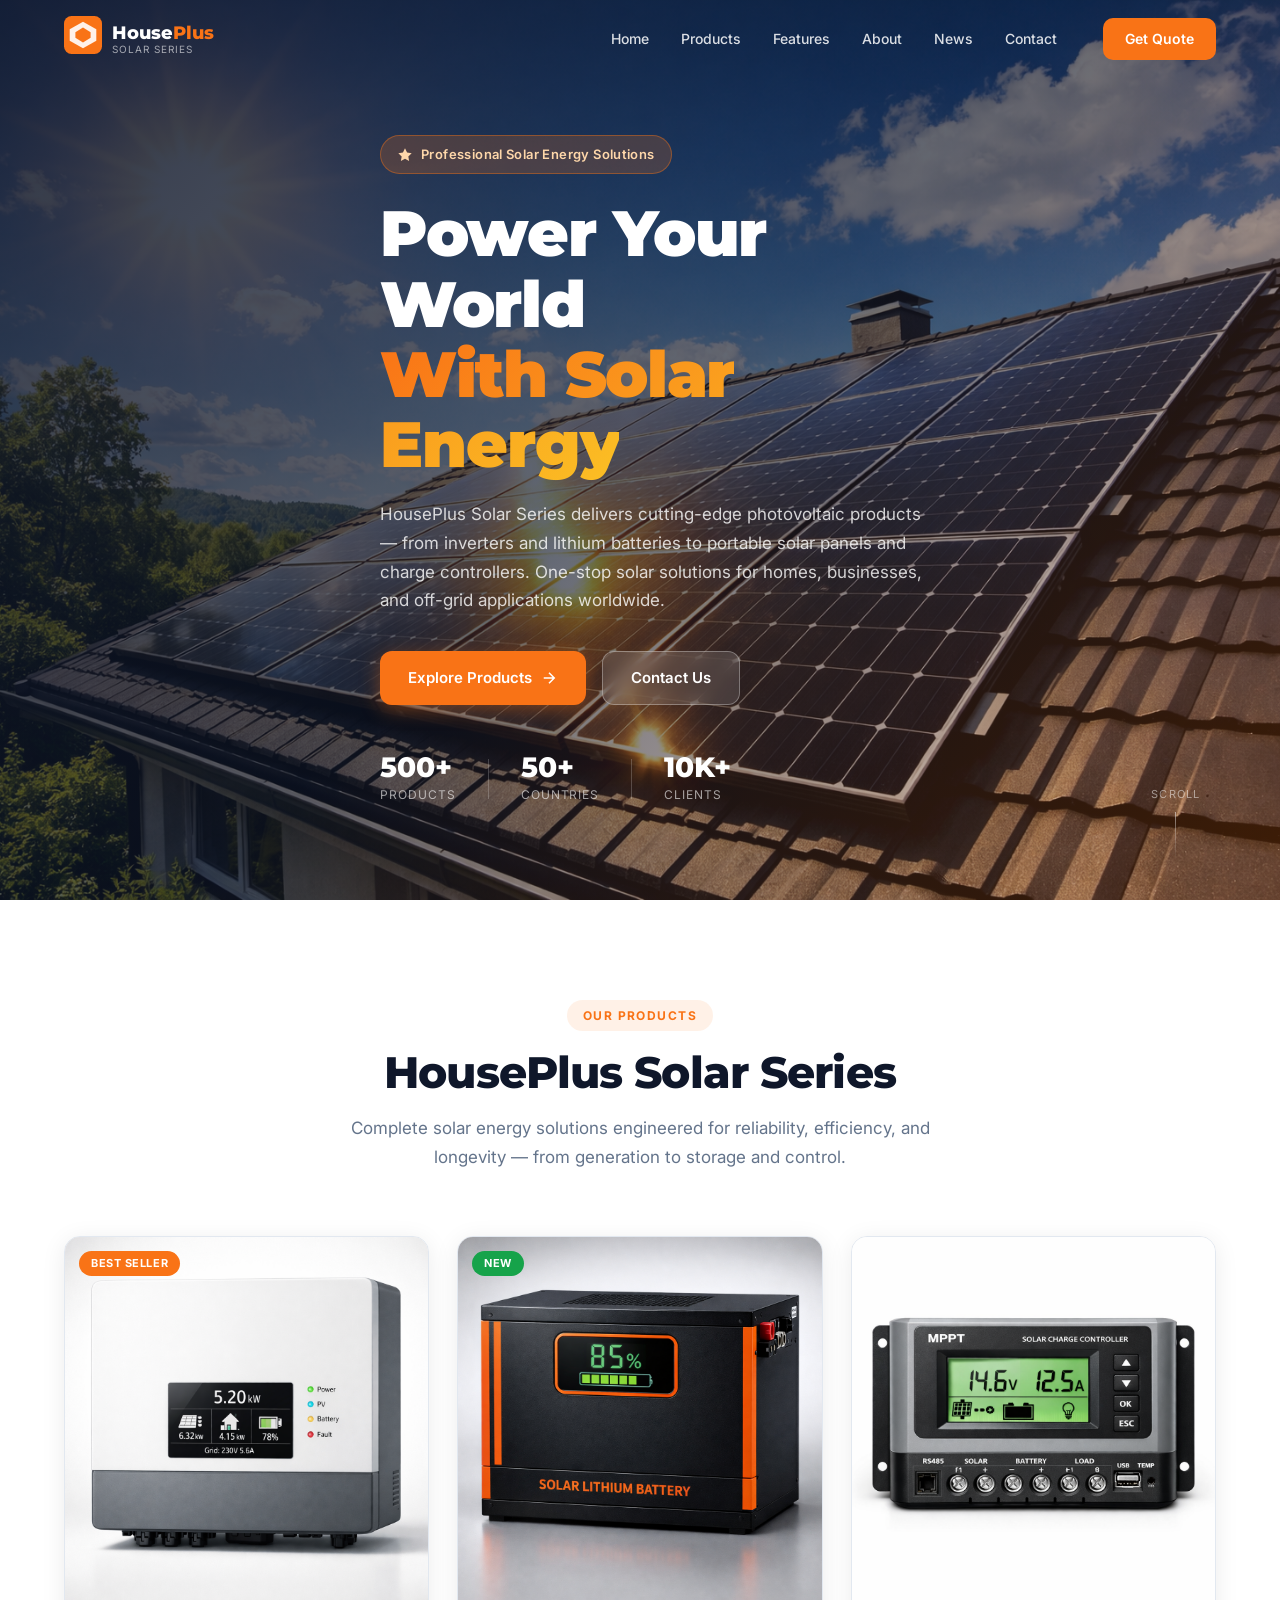
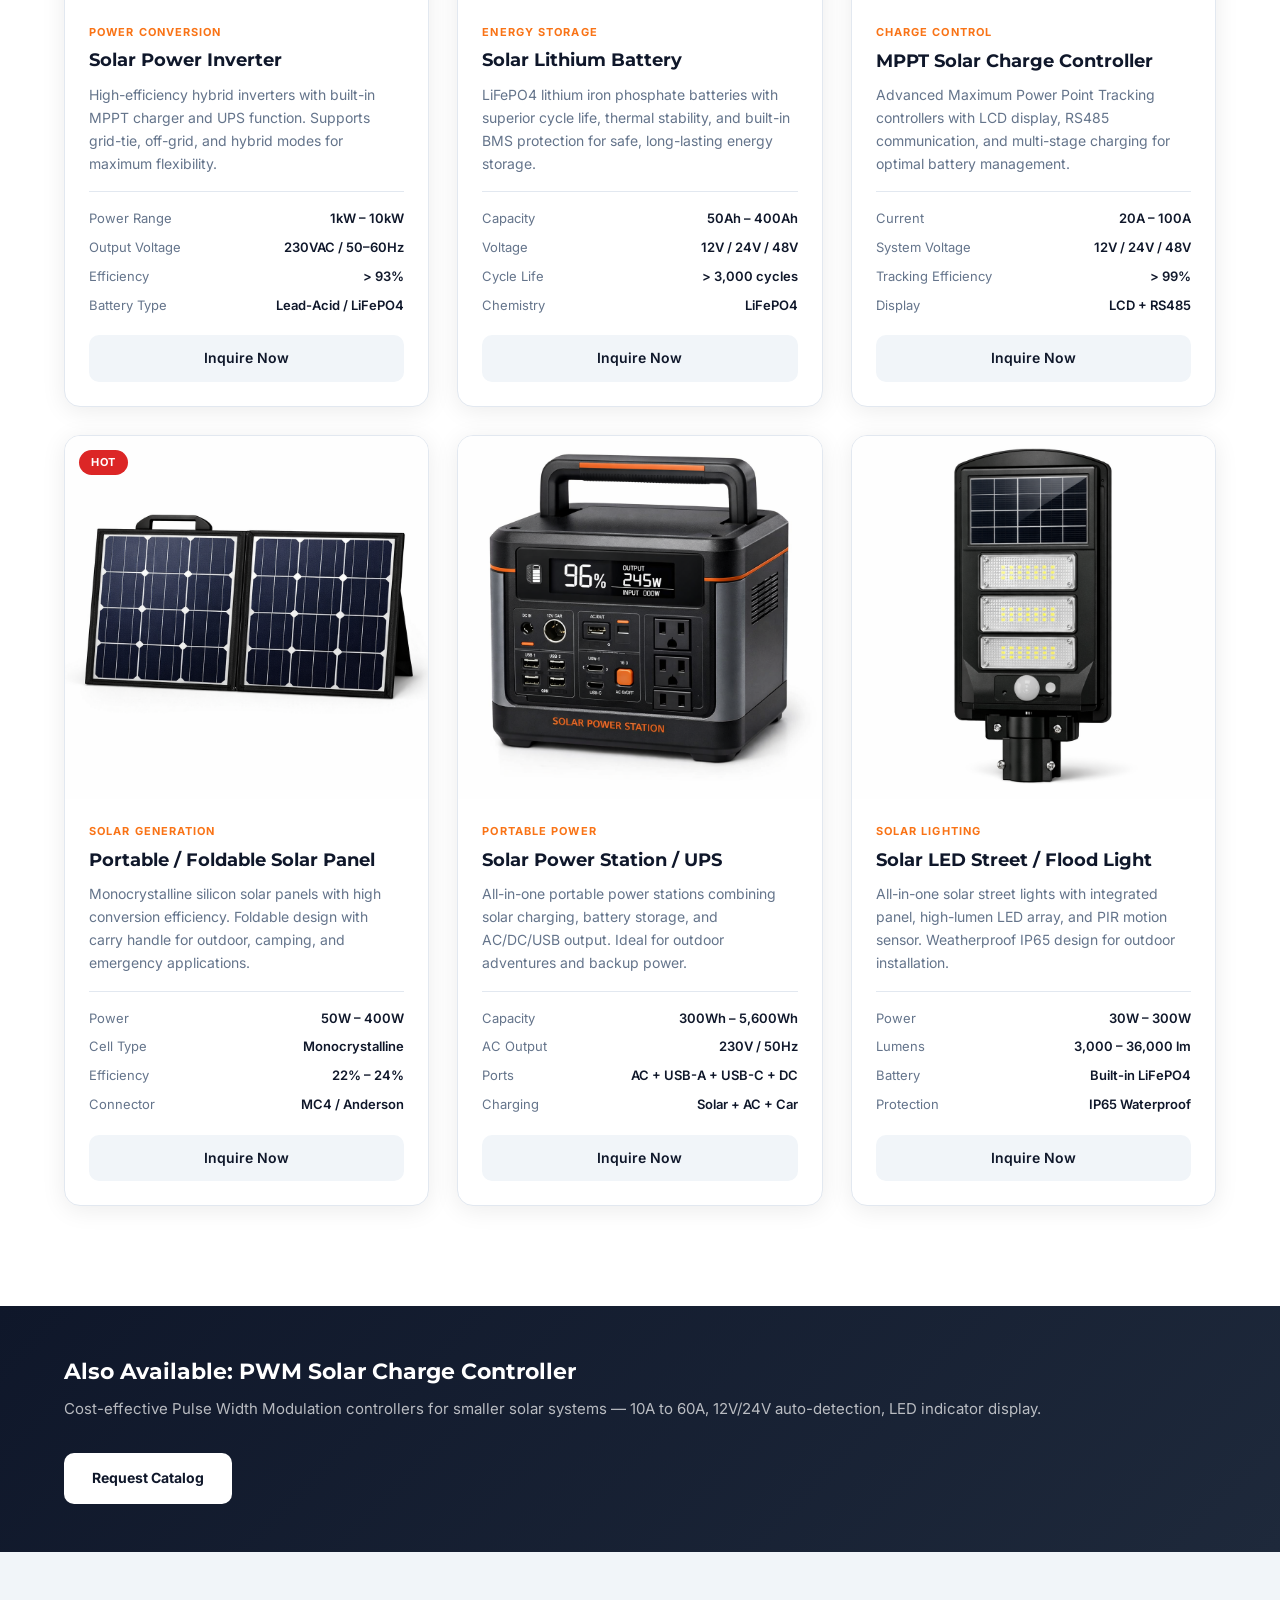
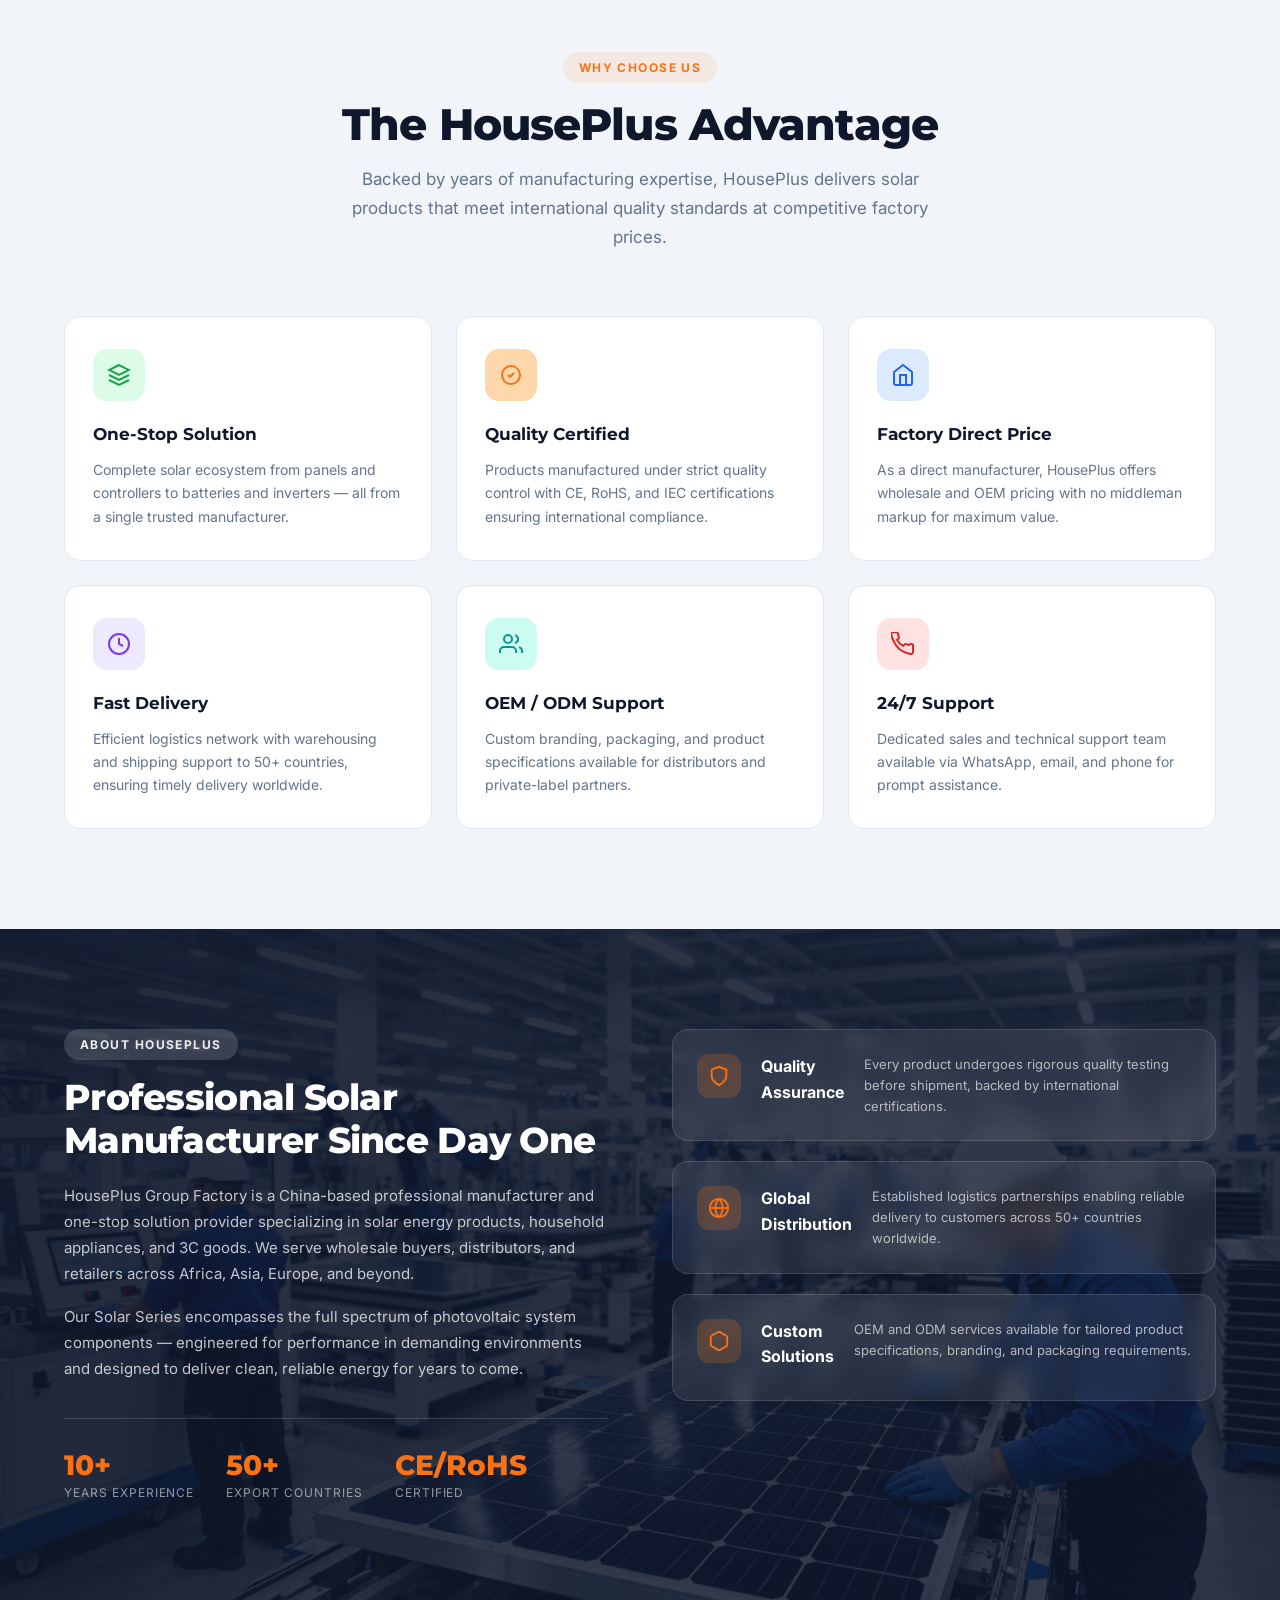
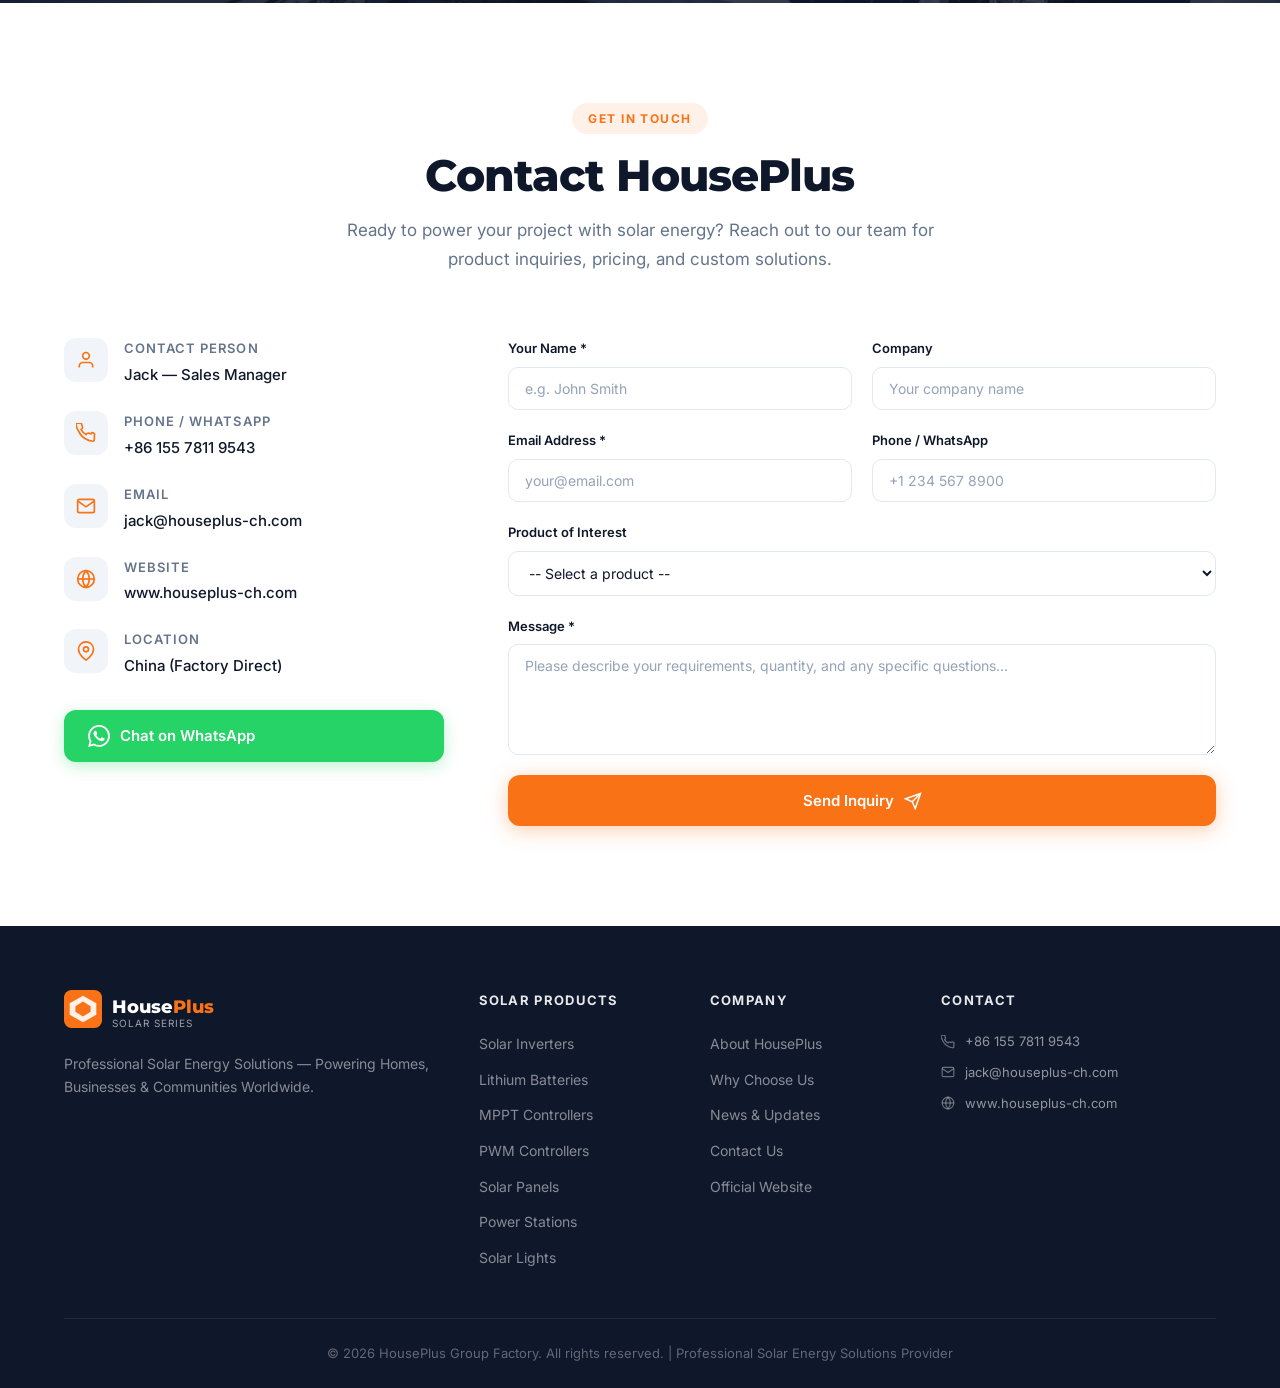
==== commit 5673b109: "Feature: Add comprehensive News page with industry trends, company updates, and technology articles" ====
--- a/index.html
+++ b/index.html
@@ -32,6 +32,7 @@
         <li><a href="#products">Products</a></li>
         <li><a href="#features">Features</a></li>
         <li><a href="#about">About</a></li>
+        <li><a href="news.html">News</a></li>
         <li><a href="#contact">Contact</a></li>
       </ul>
       <a href="#contact" class="nav-cta">Get Quote</a>
@@ -499,6 +500,7 @@
           <ul>
             <li><a href="#about">About HousePlus</a></li>
             <li><a href="#features">Why Choose Us</a></li>
+            <li><a href="news.html">News & Updates</a></li>
             <li><a href="#contact">Contact Us</a></li>
             <li><a href="https://houseplus.com.ng" target="_blank">Official Website</a></li>
           </ul>
--- a/style.css
+++ b/style.css
@@ -782,3 +782,272 @@
   .hero-stats { flex-wrap: wrap; }
   .stat-divider { display: none; }
 }
+
+
+/* ===== NEWS PAGE STYLES ===== */
+.news-hero {
+  background: linear-gradient(135deg, var(--dark) 0%, var(--dark-2) 100%);
+  padding: 80px 24px;
+  text-align: center;
+  color: #fff;
+}
+.news-hero-content { max-width: 800px; margin: 0 auto; }
+.news-hero-title {
+  font-family: 'Montserrat', sans-serif;
+  font-size: 48px;
+  font-weight: 900;
+  margin: 24px 0;
+  line-height: 1.2;
+}
+.news-hero-desc {
+  font-size: 18px;
+  color: #CBD5E1;
+  margin-bottom: 40px;
+}
+
+/* ===== NEWS FILTERS ===== */
+.news-filters {
+  display: flex;
+  gap: 12px;
+  justify-content: center;
+  flex-wrap: wrap;
+}
+.filter-btn {
+  background: rgba(255, 255, 255, 0.1);
+  color: #fff;
+  border: 1px solid rgba(255, 255, 255, 0.2);
+  padding: 10px 20px;
+  border-radius: 24px;
+  font-size: 14px;
+  font-weight: 500;
+  cursor: pointer;
+  transition: var(--transition);
+  font-family: inherit;
+}
+.filter-btn:hover {
+  background: rgba(249, 115, 22, 0.2);
+  border-color: var(--orange);
+  color: var(--orange);
+}
+.filter-btn.active {
+  background: var(--orange);
+  border-color: var(--orange);
+  color: #fff;
+}
+
+/* ===== NEWS GRID ===== */
+.news-section { padding: 80px 0; }
+.news-grid {
+  display: grid;
+  grid-template-columns: repeat(auto-fill, minmax(350px, 1fr));
+  gap: 32px;
+  margin-bottom: 60px;
+}
+
+/* ===== NEWS CARD ===== */
+.news-card {
+  background: #fff;
+  border-radius: 16px;
+  overflow: hidden;
+  box-shadow: var(--shadow);
+  transition: var(--transition);
+  display: flex;
+  flex-direction: column;
+}
+.news-card:hover {
+  transform: translateY(-8px);
+  box-shadow: var(--shadow-lg);
+}
+.news-image {
+  position: relative;
+  height: 220px;
+  overflow: hidden;
+}
+.news-image img {
+  width: 100%;
+  height: 100%;
+  object-fit: cover;
+  transition: var(--transition);
+}
+.news-card:hover .news-image img {
+  transform: scale(1.05);
+}
+.news-badge {
+  position: absolute;
+  top: 16px;
+  left: 16px;
+  background: var(--orange);
+  color: #fff;
+  padding: 6px 12px;
+  border-radius: 6px;
+  font-size: 12px;
+  font-weight: 600;
+}
+.news-date {
+  position: absolute;
+  bottom: 16px;
+  right: 16px;
+  background: rgba(0, 0, 0, 0.6);
+  color: #fff;
+  padding: 6px 12px;
+  border-radius: 6px;
+  font-size: 12px;
+  font-weight: 500;
+}
+
+/* ===== NEWS CONTENT ===== */
+.news-content {
+  padding: 24px;
+  display: flex;
+  flex-direction: column;
+  flex-grow: 1;
+}
+.news-title {
+  font-size: 18px;
+  font-weight: 700;
+  color: var(--dark);
+  margin-bottom: 12px;
+  line-height: 1.4;
+}
+.news-excerpt {
+  font-size: 14px;
+  color: var(--gray);
+  margin-bottom: 16px;
+  line-height: 1.6;
+  flex-grow: 1;
+}
+.news-meta {
+  display: flex;
+  gap: 16px;
+  font-size: 12px;
+  color: #94A3B8;
+  margin-bottom: 16px;
+  padding-bottom: 16px;
+  border-bottom: 1px solid #E2E8F0;
+}
+.news-author, .news-read-time { display: flex; align-items: center; }
+.read-more {
+  color: var(--orange);
+  font-weight: 600;
+  font-size: 14px;
+  transition: var(--transition);
+  display: inline-block;
+}
+.read-more:hover { color: var(--orange-dark); transform: translateX(4px); }
+
+/* ===== LOAD MORE BUTTON ===== */
+.load-more-container {
+  display: flex;
+  justify-content: center;
+  margin-top: 40px;
+}
+.btn-load-more {
+  background: var(--orange);
+  color: #fff;
+  border: none;
+  padding: 14px 40px;
+  border-radius: 12px;
+  font-size: 15px;
+  font-weight: 600;
+  cursor: pointer;
+  transition: var(--transition);
+  font-family: inherit;
+  box-shadow: 0 4px 20px rgba(249, 115, 22, 0.35);
+}
+.btn-load-more:hover:not(:disabled) {
+  background: var(--orange-dark);
+  transform: translateY(-2px);
+  box-shadow: 0 8px 30px rgba(249, 115, 22, 0.45);
+}
+.btn-load-more:disabled {
+  opacity: 0.7;
+  cursor: not-allowed;
+}
+
+/* ===== NEWSLETTER SECTION ===== */
+.newsletter-section {
+  background: linear-gradient(135deg, var(--orange) 0%, var(--orange-dark) 100%);
+  padding: 60px 24px;
+  text-align: center;
+  color: #fff;
+}
+.newsletter-content { max-width: 600px; margin: 0 auto; }
+.newsletter-content h2 {
+  font-family: 'Montserrat', sans-serif;
+  font-size: 36px;
+  font-weight: 900;
+  margin-bottom: 12px;
+}
+.newsletter-content > p {
+  font-size: 16px;
+  margin-bottom: 24px;
+  opacity: 0.95;
+}
+.newsletter-form {
+  display: flex;
+  gap: 12px;
+  margin-bottom: 16px;
+}
+.newsletter-form input {
+  flex: 1;
+  padding: 14px 20px;
+  border: none;
+  border-radius: 8px;
+  font-size: 14px;
+  font-family: inherit;
+  outline: none;
+}
+.newsletter-form input::placeholder { color: #94A3B8; }
+.btn-subscribe {
+  background: var(--dark);
+  color: #fff;
+  border: none;
+  padding: 14px 32px;
+  border-radius: 8px;
+  font-size: 14px;
+  font-weight: 600;
+  cursor: pointer;
+  transition: var(--transition);
+  font-family: inherit;
+}
+.btn-subscribe:hover:not(:disabled) {
+  background: var(--dark-2);
+  transform: translateY(-2px);
+}
+.btn-subscribe:disabled {
+  opacity: 0.7;
+  cursor: not-allowed;
+}
+.newsletter-note {
+  font-size: 12px;
+  opacity: 0.8;
+}
+
+/* ===== NAVBAR ACTIVE STATE ===== */
+.nav-links a.active {
+  color: var(--orange);
+  font-weight: 600;
+}
+
+/* ===== RESPONSIVE NEWS PAGE ===== */
+@media (max-width: 768px) {
+  .news-hero-title { font-size: 32px; }
+  .news-grid { grid-template-columns: 1fr; gap: 24px; }
+  .news-filters { gap: 8px; }
+  .filter-btn { padding: 8px 16px; font-size: 13px; }
+  .newsletter-form { flex-direction: column; }
+  .newsletter-content h2 { font-size: 28px; }
+}
+
+@media (max-width: 480px) {
+  .news-hero {
+    padding: 60px 16px;
+  }
+  .news-hero-title { font-size: 24px; }
+  .news-hero-desc { font-size: 16px; }
+  .news-image { height: 180px; }
+  .news-content { padding: 16px; }
+  .news-title { font-size: 16px; }
+  .news-excerpt { font-size: 13px; }
+  .newsletter-content h2 { font-size: 24px; }
+}
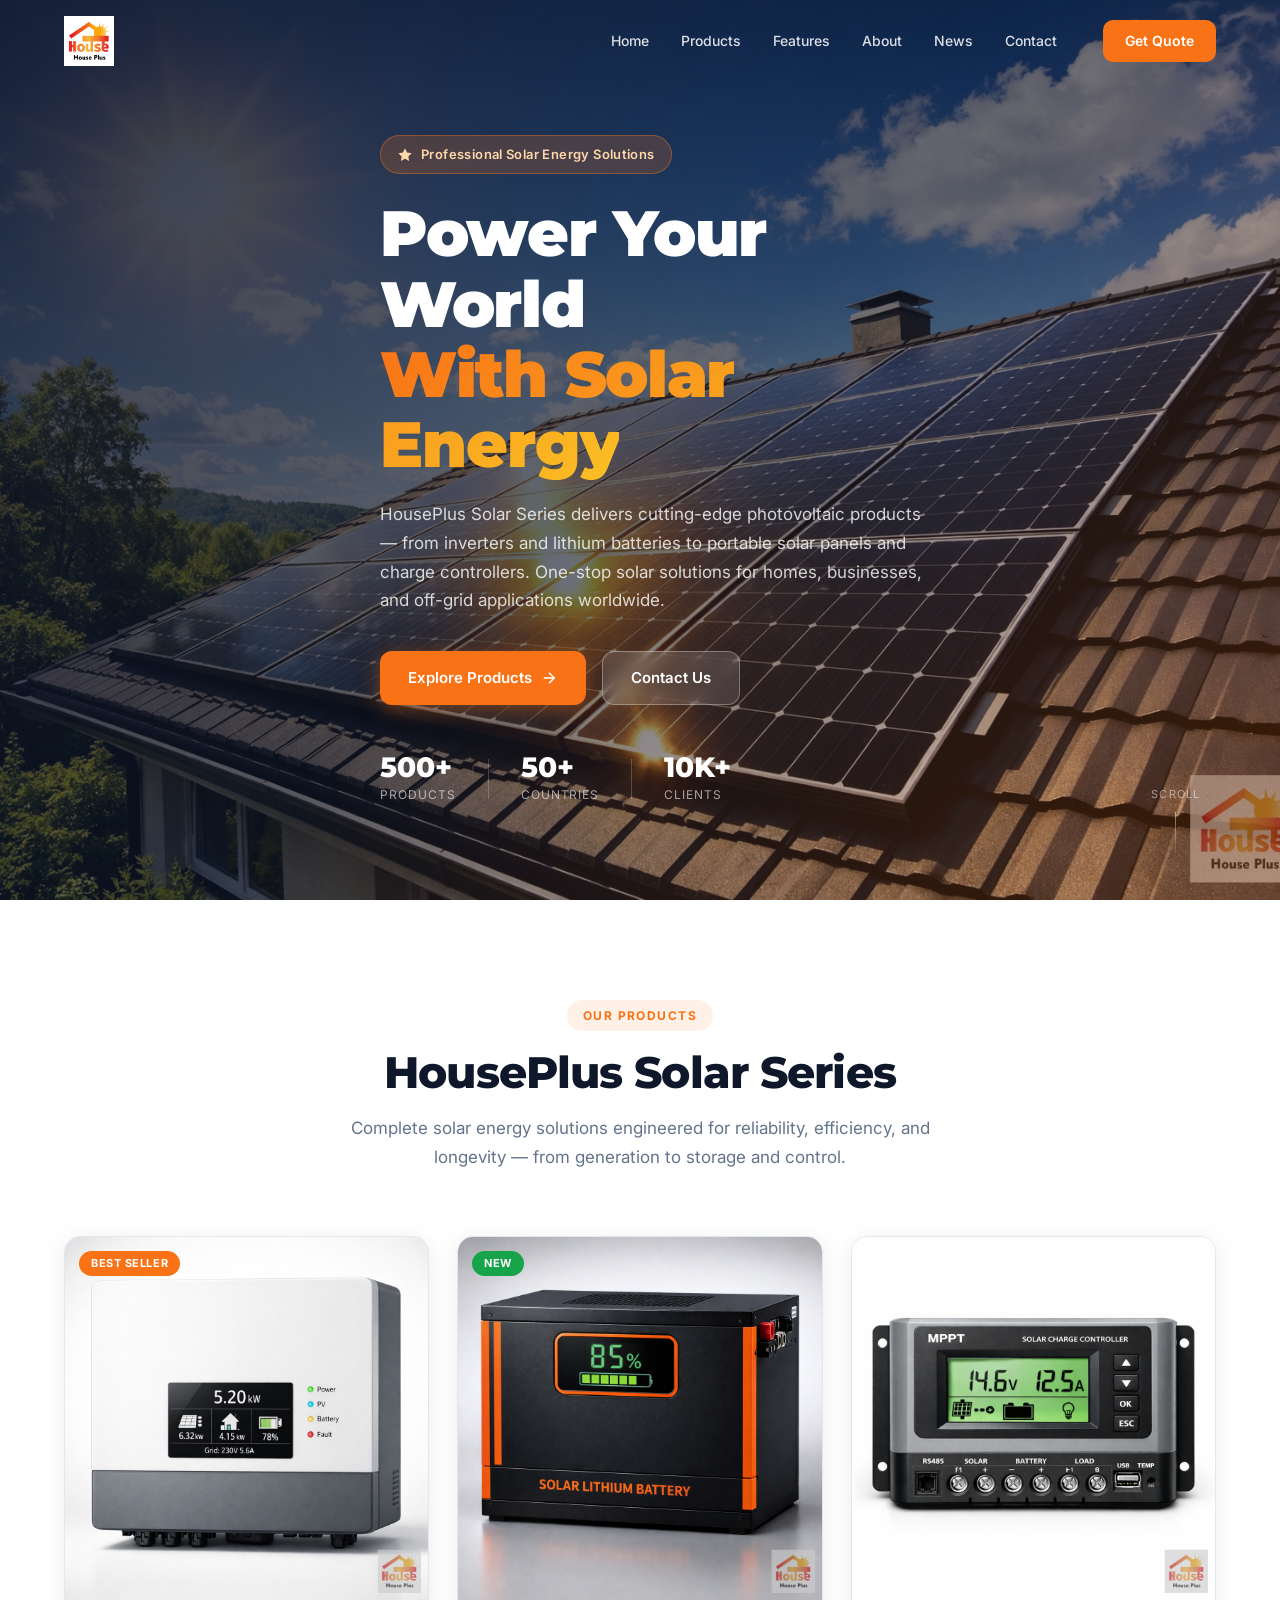
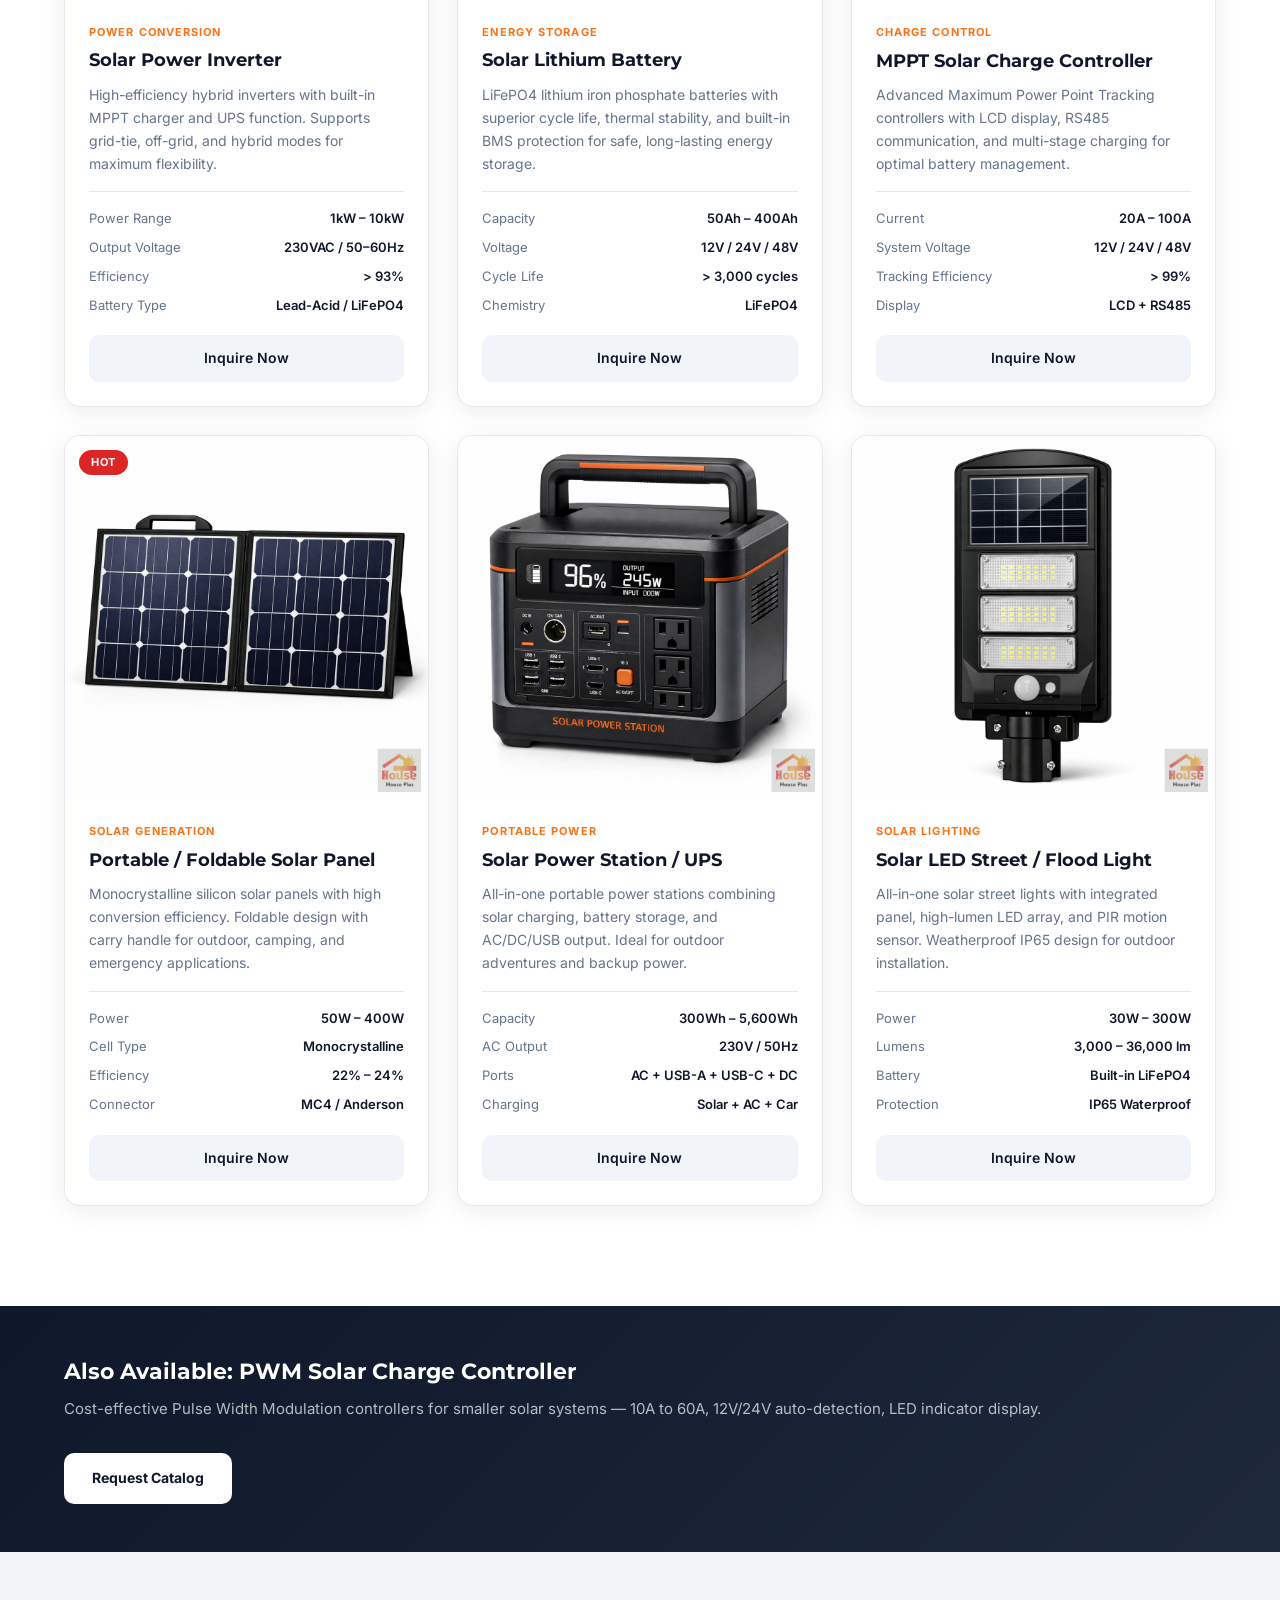
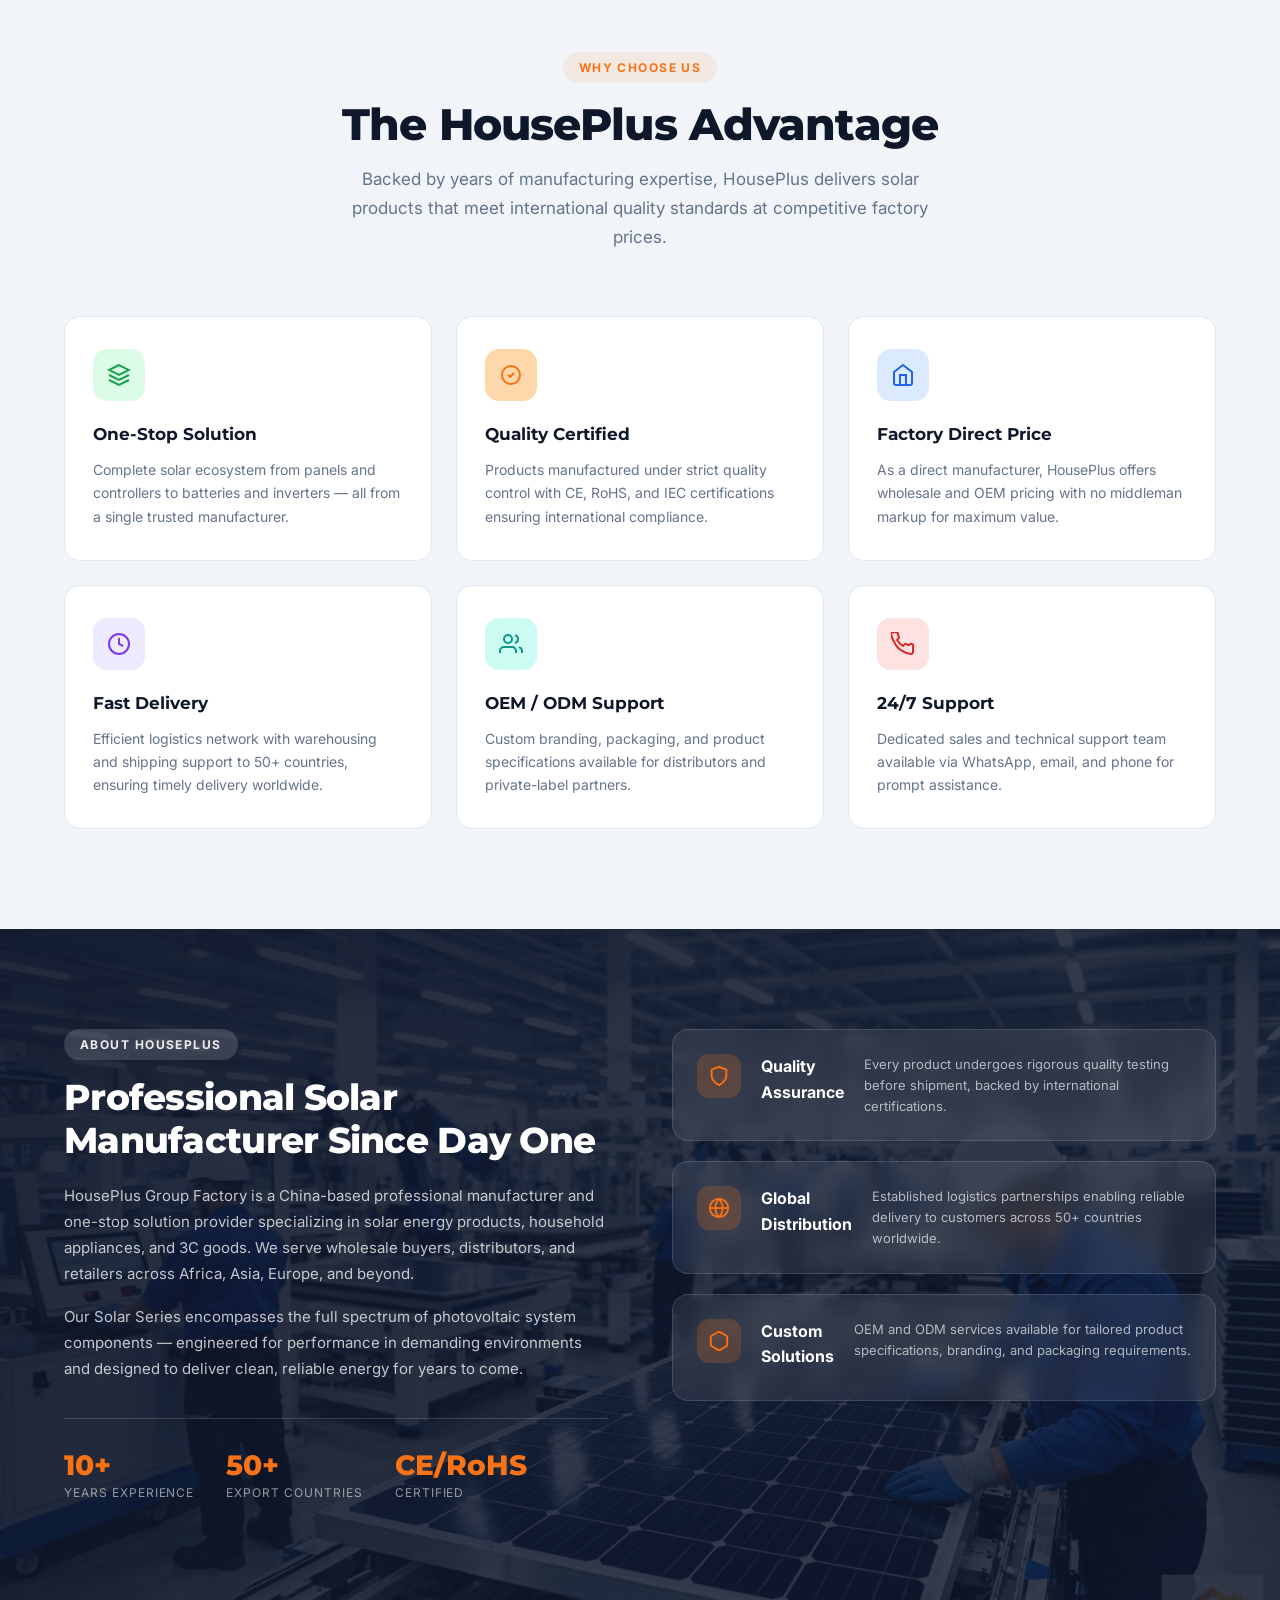
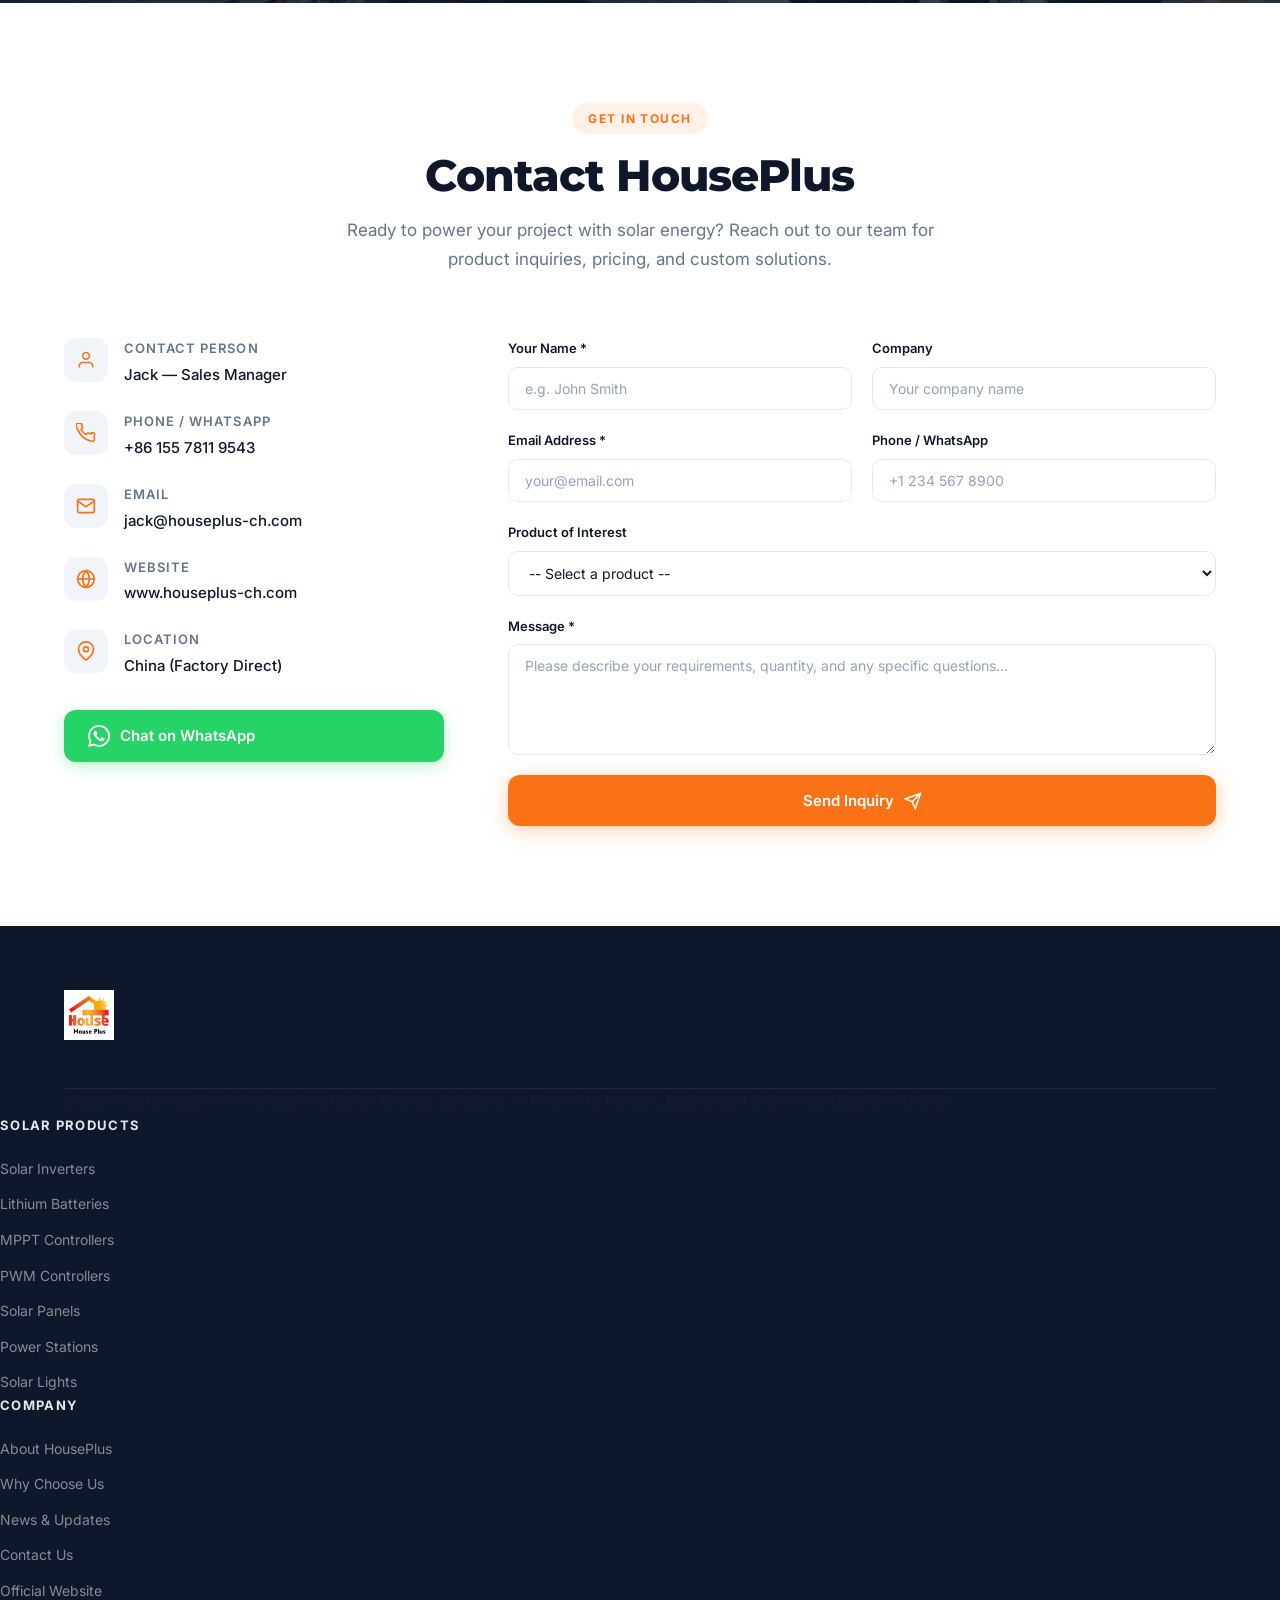
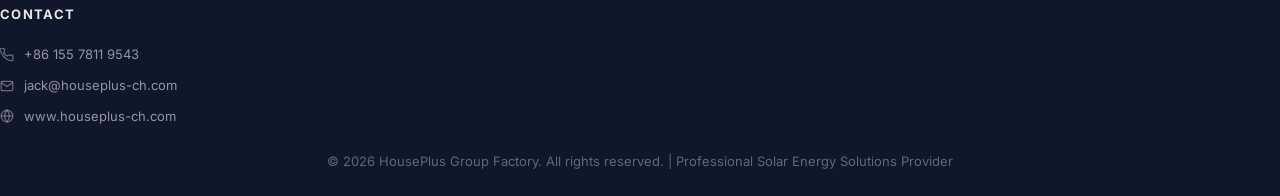
==== commit f8cd1c8a: "Design Update: Replace logo with official HousePlus branding and add watermark to all product images" ====
--- a/index.html
+++ b/index.html
@@ -15,17 +15,7 @@
   <nav class="navbar" id="navbar">
     <div class="nav-container">
       <div class="nav-logo">
-        <div class="logo-icon">
-          <svg viewBox="0 0 40 40" fill="none" xmlns="http://www.w3.org/2000/svg">
-            <rect width="40" height="40" rx="8" fill="#F97316"/>
-            <path d="M20 6L34 14V26L20 34L6 26V14L20 6Z" fill="white" opacity="0.9"/>
-            <path d="M20 12L28 17V23L20 28L12 23V17L20 12Z" fill="#F97316"/>
-          </svg>
-        </div>
-        <div class="logo-text">
-          <span class="logo-house">House</span><span class="logo-plus">Plus</span>
-          <span class="logo-sub">Solar Series</span>
-        </div>
+        <img src="assets/houseplus-logo.png" alt="HousePlus Logo" class="logo-image" />
       </div>
       <ul class="nav-links">
         <li><a href="#home">Home</a></li>
@@ -466,22 +456,11 @@
   <!-- ===== FOOTER ===== -->
   <footer class="footer">
     <div class="container">
-      <div class="footer-grid">
-        <div class="footer-brand">
+      <div class="footer-grid"        <div class="footer-brand">
           <div class="nav-logo">
-            <div class="logo-icon">
-              <svg viewBox="0 0 40 40" fill="none" xmlns="http://www.w3.org/2000/svg">
-                <rect width="40" height="40" rx="8" fill="#F97316"/>
-                <path d="M20 6L34 14V26L20 34L6 26V14L20 6Z" fill="white" opacity="0.9"/>
-                <path d="M20 12L28 17V23L20 28L12 23V17L20 12Z" fill="#F97316"/>
-              </svg>
-            </div>
-            <div class="logo-text">
-              <span class="logo-house">House</span><span class="logo-plus">Plus</span>
-              <span class="logo-sub">Solar Series</span>
-            </div>
-          </div>
-          <p class="footer-tagline">Professional Solar Energy Solutions — Powering Homes, Businesses & Communities Worldwide.</p>
+            <img src="assets/houseplus-logo.png" alt="HousePlus Logo" class="logo-image" />
+          </div>
+        </div> class="footer-tagline">Professional Solar Energy Solutions — Powering Homes, Businesses & Communities Worldwide.</p>
         </div>
         <div class="footer-col">
           <h5>Solar Products</h5>
--- a/style.css
+++ b/style.css
@@ -65,6 +65,15 @@
   gap: 10px;
   flex-shrink: 0;
 }
+.logo-image {
+  height: 50px;
+  width: auto;
+  object-fit: contain;
+  transition: var(--transition);
+}
+.navbar.scrolled .logo-image {
+  height: 42px;
+}
 .logo-icon svg { width: 38px; height: 38px; }
 .logo-text {
   display: flex;
@@ -713,6 +722,7 @@
   border-bottom: 1px solid rgba(255,255,255,0.08);
 }
 .footer-brand .nav-logo { margin-bottom: 16px; }
+.footer-brand .logo-image { height: 60px; width: auto; }
 .footer-tagline { font-size: 14px; color: rgba(255,255,255,0.5); line-height: 1.65; }
 .footer-col h5 {
   font-size: 13px;
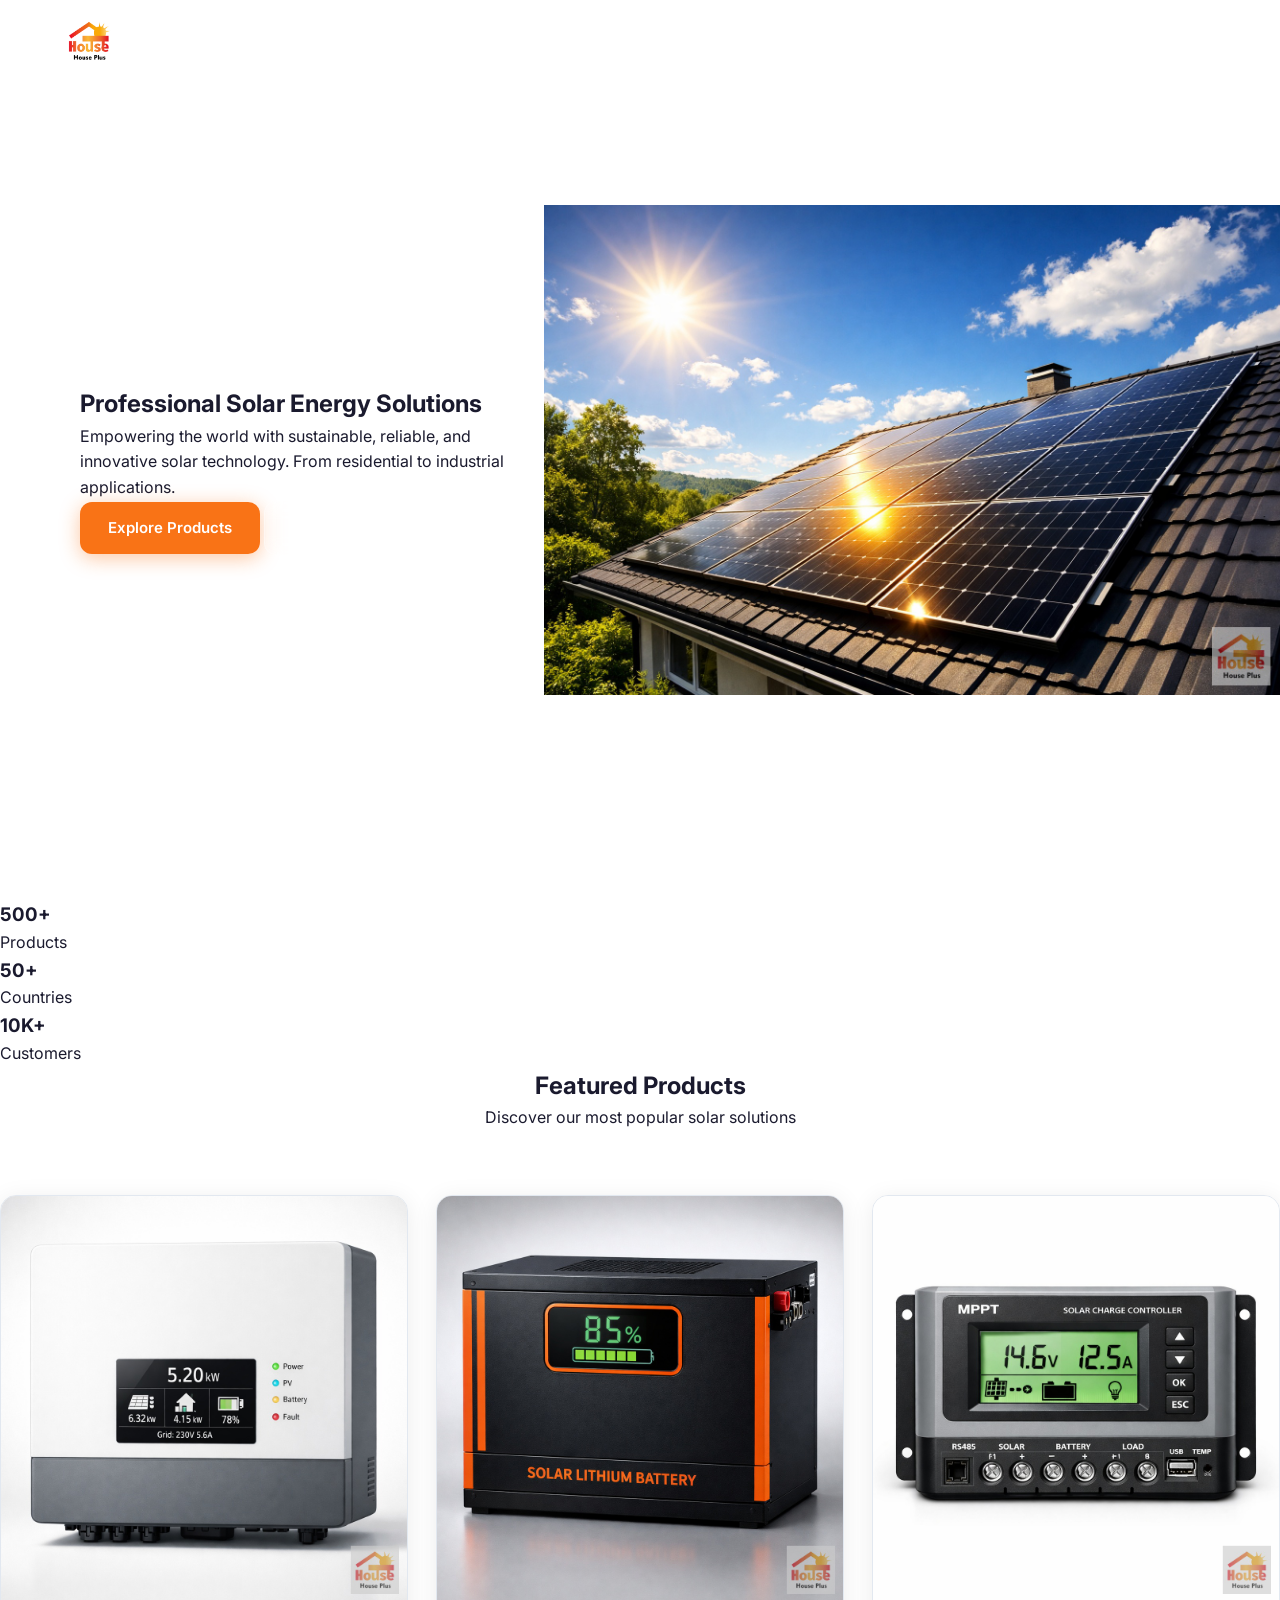
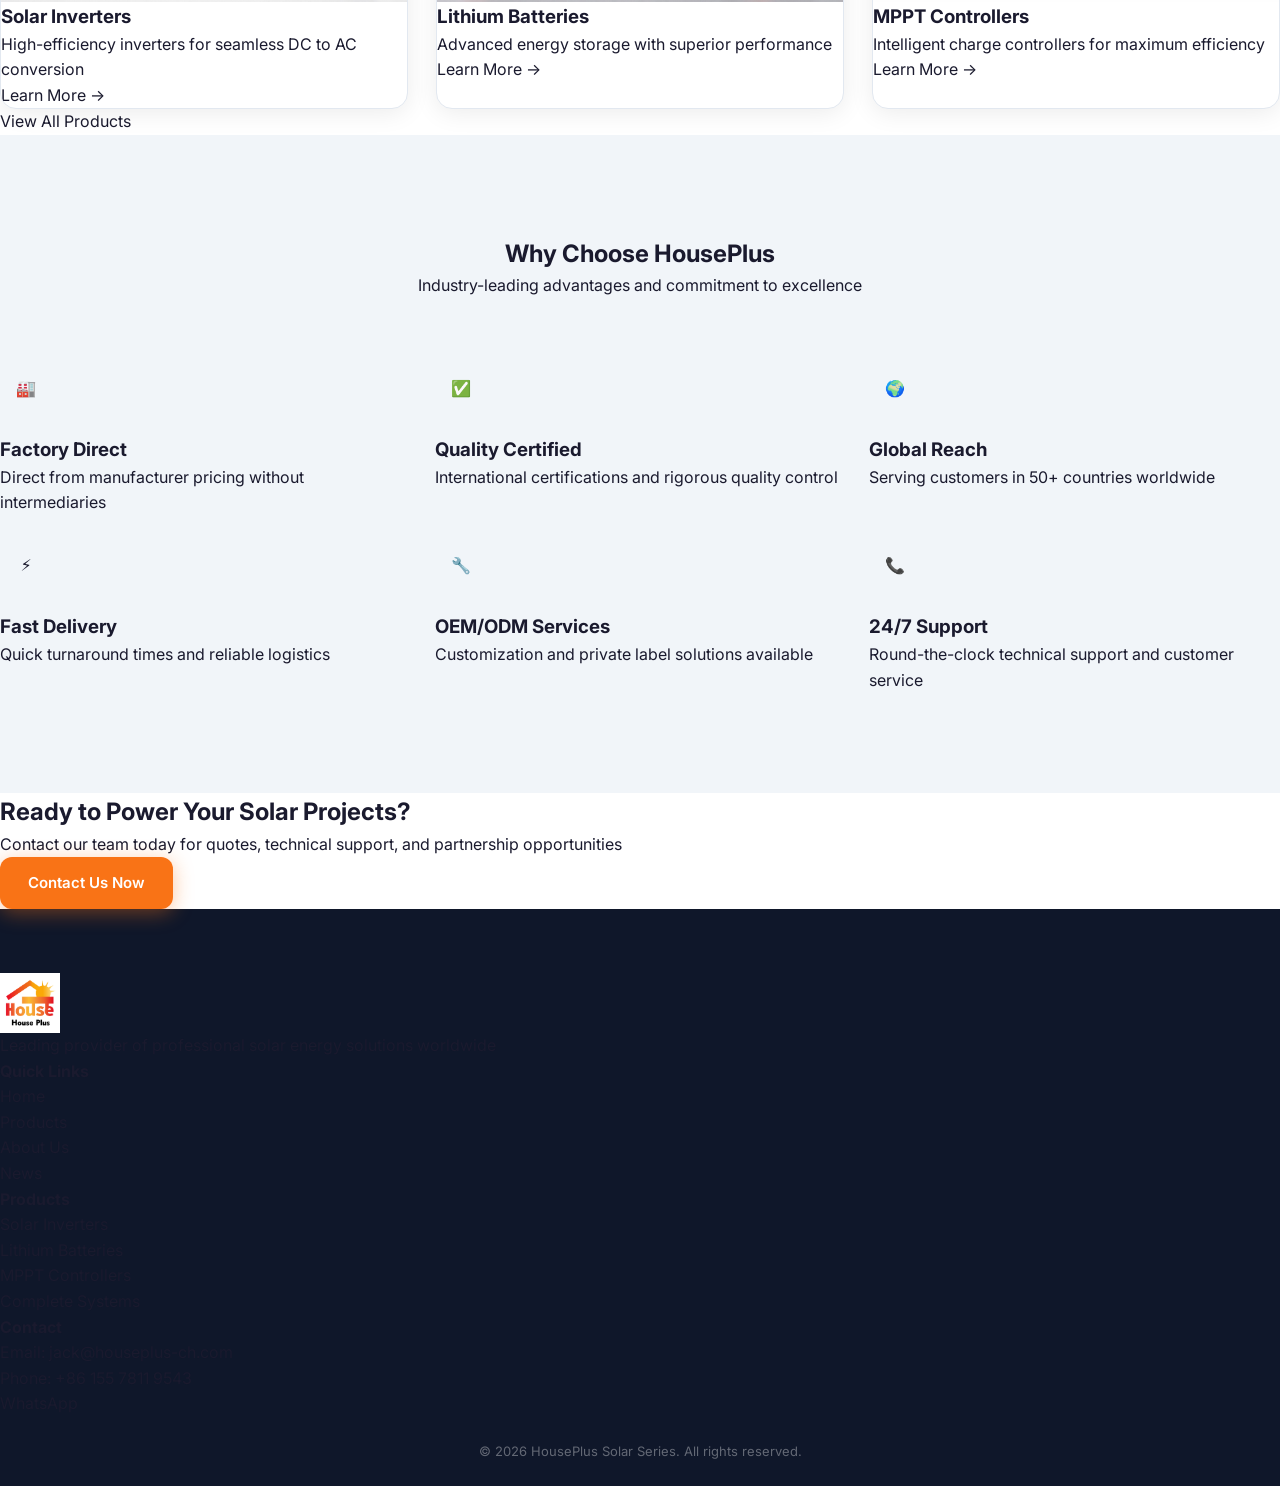
==== commit 692befcb: "Restructure to Multi-Page Architecture: Add products.html, about.html, contact.html pages with deep " ====
--- a/index.html
+++ b/index.html
@@ -4,10 +4,53 @@
   <meta charset="UTF-8" />
   <meta name="viewport" content="width=device-width, initial-scale=1.0" />
   <title>HousePlus Solar Series | Professional Solar Energy Solutions</title>
+  <meta name="description" content="HousePlus Solar Series - Leading provider of professional solar energy solutions including inverters, lithium batteries, MPPT controllers, and complete off-grid systems. Global distribution in 50+ countries." />
+  <meta name="keywords" content="solar energy, solar inverter, lithium battery, MPPT controller, solar solutions, renewable energy, off-grid system" />
+  
+  <!-- Open Graph -->
+  <meta property="og:title" content="HousePlus Solar Series | Professional Solar Energy Solutions" />
+  <meta property="og:description" content="Leading provider of professional solar energy solutions with 500+ products and 50+ countries distribution." />
+  <meta property="og:type" content="website" />
+  <meta property="og:url" content="https://houseplus.ng/" />
+  <meta property="og:image" content="https://houseplus.ng/assets/hero-banner.jpg" />
+  
+  <!-- Fonts -->
   <link rel="preconnect" href="https://fonts.googleapis.com" />
   <link rel="preconnect" href="https://fonts.gstatic.com" crossorigin />
   <link href="https://fonts.googleapis.com/css2?family=Inter:wght@300;400;500;600;700;800&family=Montserrat:wght@700;800;900&display=swap" rel="stylesheet" />
+  
+  <!-- Stylesheets -->
   <link rel="stylesheet" href="style.css" />
+  
+  <!-- Favicon -->
+  <link rel="icon" type="image/x-icon" href="favicon.ico" />
+  <link rel="icon" type="image/png" sizes="256x256" href="assets/favicon.png" />
+  <meta name="theme-color" content="#F97316" />
+  
+  <!-- Canonical -->
+  <link rel="canonical" href="https://houseplus.ng/" />
+  
+  <!-- Schema Markup - Organization -->
+  <script type="application/ld+json">
+  {
+    "@context": "https://schema.org",
+    "@type": "Organization",
+    "name": "HousePlus Solar Series",
+    "url": "https://houseplus.ng/",
+    "logo": "https://houseplus.ng/assets/houseplus-logo.png",
+    "description": "Leading provider of professional solar energy solutions",
+    "sameAs": [
+      "https://www.facebook.com/houseplus",
+      "https://www.instagram.com/houseplus"
+    ],
+    "contactPoint": {
+      "@type": "ContactPoint",
+      "contactType": "Sales",
+      "telephone": "+86-155-7811-9543",
+      "email": "jack@houseplus-ch.com"
+    }
+  }
+  </script>
 </head>
 <body>
 
@@ -17,498 +60,170 @@
       <div class="nav-logo">
         <img src="assets/houseplus-logo.png" alt="HousePlus Logo" class="logo-image" />
       </div>
-      <ul class="nav-links">
-        <li><a href="#home">Home</a></li>
-        <li><a href="#products">Products</a></li>
-        <li><a href="#features">Features</a></li>
-        <li><a href="#about">About</a></li>
-        <li><a href="news.html">News</a></li>
-        <li><a href="#contact">Contact</a></li>
+      <ul class="nav-links" id="navLinks">
+        <li><a href="/">Home</a></li>
+        <li><a href="/products.html">Products</a></li>
+        <li><a href="/about.html">About</a></li>
+        <li><a href="/news.html">News</a></li>
+        <li><a href="/contact.html">Contact</a></li>
       </ul>
-      <a href="#contact" class="nav-cta">Get Quote</a>
-      <button class="nav-toggle" id="navToggle" aria-label="Toggle navigation">
-        <span></span><span></span><span></span>
-      </button>
+      <div class="nav-toggle" id="navToggle">
+        <span></span>
+        <span></span>
+        <span></span>
+      </div>
     </div>
   </nav>
 
   <!-- ===== HERO SECTION ===== -->
-  <section class="hero" id="home">
-    <div class="hero-bg">
-      <img src="assets/hero-banner.jpg" alt="Solar panels on rooftop" />
-      <div class="hero-overlay"></div>
-    </div>
+  <section class="hero">
     <div class="hero-content">
-      <div class="hero-badge">
-        <svg width="16" height="16" viewBox="0 0 24 24" fill="currentColor"><path d="M12 2L15.09 8.26L22 9.27L17 14.14L18.18 21.02L12 17.77L5.82 21.02L7 14.14L2 9.27L8.91 8.26L12 2Z"/></svg>
-        Professional Solar Energy Solutions
-      </div>
-      <h1 class="hero-title">
-        Power Your World<br/>
-        <span class="gradient-text">With Solar Energy</span>
-      </h1>
-      <p class="hero-desc">
-        HousePlus Solar Series delivers cutting-edge photovoltaic products — from inverters and lithium batteries to portable solar panels and charge controllers. One-stop solar solutions for homes, businesses, and off-grid applications worldwide.
-      </p>
-      <div class="hero-actions">
-        <a href="#products" class="btn-primary">
-          Explore Products
-          <svg width="18" height="18" viewBox="0 0 24 24" fill="none" stroke="currentColor" stroke-width="2"><path d="M5 12h14M12 5l7 7-7 7"/></svg>
-        </a>
-        <a href="#contact" class="btn-secondary">Contact Us</a>
-      </div>
-      <div class="hero-stats">
-        <div class="stat-item">
-          <span class="stat-num">500+</span>
-          <span class="stat-label">Products</span>
-        </div>
-        <div class="stat-divider"></div>
-        <div class="stat-item">
-          <span class="stat-num">50+</span>
-          <span class="stat-label">Countries</span>
-        </div>
-        <div class="stat-divider"></div>
-        <div class="stat-item">
-          <span class="stat-num">10K+</span>
-          <span class="stat-label">Clients</span>
-        </div>
-      </div>
-    </div>
-    <div class="hero-scroll">
-      <div class="scroll-indicator">
-        <span>Scroll</span>
-        <div class="scroll-line"></div>
-      </div>
-    </div>
-  </section>
-
-  <!-- ===== PRODUCT CATEGORIES ===== -->
-  <section class="categories" id="products">
-    <div class="container">
-      <div class="section-header">
-        <div class="section-tag">Our Products</div>
-        <h2 class="section-title">HousePlus Solar Series</h2>
-        <p class="section-desc">Complete solar energy solutions engineered for reliability, efficiency, and longevity — from generation to storage and control.</p>
-      </div>
-
-      <div class="products-grid">
-
-        <!-- Product 1: Solar Inverter -->
-        <div class="product-card" data-aos="fade-up">
-          <div class="product-img-wrap">
-            <img src="assets/solar-inverter.jpg" alt="Solar Power Inverter" />
-            <div class="product-badge">Best Seller</div>
-          </div>
-          <div class="product-body">
-            <div class="product-tag">Power Conversion</div>
-            <h3>Solar Power Inverter</h3>
-            <p>High-efficiency hybrid inverters with built-in MPPT charger and UPS function. Supports grid-tie, off-grid, and hybrid modes for maximum flexibility.</p>
-            <ul class="product-specs">
-              <li><span>Power Range</span><strong>1kW – 10kW</strong></li>
-              <li><span>Output Voltage</span><strong>230VAC / 50–60Hz</strong></li>
-              <li><span>Efficiency</span><strong>&gt; 93%</strong></li>
-              <li><span>Battery Type</span><strong>Lead-Acid / LiFePO4</strong></li>
-            </ul>
-            <a href="#contact" class="product-btn">Inquire Now</a>
-          </div>
-        </div>
-
-        <!-- Product 2: Solar Lithium Battery -->
-        <div class="product-card" data-aos="fade-up" data-aos-delay="100">
-          <div class="product-img-wrap">
-            <img src="assets/lithium-battery.jpg" alt="Solar Lithium Battery" />
-            <div class="product-badge new">New</div>
-          </div>
-          <div class="product-body">
-            <div class="product-tag">Energy Storage</div>
-            <h3>Solar Lithium Battery</h3>
-            <p>LiFePO4 lithium iron phosphate batteries with superior cycle life, thermal stability, and built-in BMS protection for safe, long-lasting energy storage.</p>
-            <ul class="product-specs">
-              <li><span>Capacity</span><strong>50Ah – 400Ah</strong></li>
-              <li><span>Voltage</span><strong>12V / 24V / 48V</strong></li>
-              <li><span>Cycle Life</span><strong>&gt; 3,000 cycles</strong></li>
-              <li><span>Chemistry</span><strong>LiFePO4</strong></li>
-            </ul>
-            <a href="#contact" class="product-btn">Inquire Now</a>
-          </div>
-        </div>
-
-        <!-- Product 3: MPPT Solar Controller -->
-        <div class="product-card" data-aos="fade-up" data-aos-delay="200">
-          <div class="product-img-wrap">
-            <img src="assets/solar-controller.jpg" alt="MPPT Solar Charge Controller" />
-          </div>
-          <div class="product-body">
-            <div class="product-tag">Charge Control</div>
-            <h3>MPPT Solar Charge Controller</h3>
-            <p>Advanced Maximum Power Point Tracking controllers with LCD display, RS485 communication, and multi-stage charging for optimal battery management.</p>
-            <ul class="product-specs">
-              <li><span>Current</span><strong>20A – 100A</strong></li>
-              <li><span>System Voltage</span><strong>12V / 24V / 48V</strong></li>
-              <li><span>Tracking Efficiency</span><strong>&gt; 99%</strong></li>
-              <li><span>Display</span><strong>LCD + RS485</strong></li>
-            </ul>
-            <a href="#contact" class="product-btn">Inquire Now</a>
-          </div>
-        </div>
-
-        <!-- Product 4: Portable Solar Panel -->
-        <div class="product-card" data-aos="fade-up" data-aos-delay="300">
-          <div class="product-img-wrap">
-            <img src="assets/solar-panel.jpg" alt="Portable Foldable Solar Panel" />
-            <div class="product-badge hot">Hot</div>
-          </div>
-          <div class="product-body">
-            <div class="product-tag">Solar Generation</div>
-            <h3>Portable / Foldable Solar Panel</h3>
-            <p>Monocrystalline silicon solar panels with high conversion efficiency. Foldable design with carry handle for outdoor, camping, and emergency applications.</p>
-            <ul class="product-specs">
-              <li><span>Power</span><strong>50W – 400W</strong></li>
-              <li><span>Cell Type</span><strong>Monocrystalline</strong></li>
-              <li><span>Efficiency</span><strong>22% – 24%</strong></li>
-              <li><span>Connector</span><strong>MC4 / Anderson</strong></li>
-            </ul>
-            <a href="#contact" class="product-btn">Inquire Now</a>
-          </div>
-        </div>
-
-        <!-- Product 5: Solar Power Station -->
-        <div class="product-card" data-aos="fade-up" data-aos-delay="400">
-          <div class="product-img-wrap">
-            <img src="assets/power-station.jpg" alt="Solar Power Station UPS" />
-          </div>
-          <div class="product-body">
-            <div class="product-tag">Portable Power</div>
-            <h3>Solar Power Station / UPS</h3>
-            <p>All-in-one portable power stations combining solar charging, battery storage, and AC/DC/USB output. Ideal for outdoor adventures and backup power.</p>
-            <ul class="product-specs">
-              <li><span>Capacity</span><strong>300Wh – 5,600Wh</strong></li>
-              <li><span>AC Output</span><strong>230V / 50Hz</strong></li>
-              <li><span>Ports</span><strong>AC + USB-A + USB-C + DC</strong></li>
-              <li><span>Charging</span><strong>Solar + AC + Car</strong></li>
-            </ul>
-            <a href="#contact" class="product-btn">Inquire Now</a>
-          </div>
-        </div>
-
-        <!-- Product 6: Solar Street Light -->
-        <div class="product-card" data-aos="fade-up" data-aos-delay="500">
-          <div class="product-img-wrap">
-            <img src="assets/solar-street-light.jpg" alt="Solar LED Street Light" />
-          </div>
-          <div class="product-body">
-            <div class="product-tag">Solar Lighting</div>
-            <h3>Solar LED Street / Flood Light</h3>
-            <p>All-in-one solar street lights with integrated panel, high-lumen LED array, and PIR motion sensor. Weatherproof IP65 design for outdoor installation.</p>
-            <ul class="product-specs">
-              <li><span>Power</span><strong>30W – 300W</strong></li>
-              <li><span>Lumens</span><strong>3,000 – 36,000 lm</strong></li>
-              <li><span>Battery</span><strong>Built-in LiFePO4</strong></li>
-              <li><span>Protection</span><strong>IP65 Waterproof</strong></li>
-            </ul>
-            <a href="#contact" class="product-btn">Inquire Now</a>
-          </div>
-        </div>
-
-      </div>
-    </div>
-  </section>
-
-  <!-- ===== PWM CONTROLLER BANNER ===== -->
-  <section class="banner-strip">
-    <div class="container">
-      <div class="banner-content">
-        <div class="banner-text">
-          <h3>Also Available: PWM Solar Charge Controller</h3>
-          <p>Cost-effective Pulse Width Modulation controllers for smaller solar systems — 10A to 60A, 12V/24V auto-detection, LED indicator display.</p>
-        </div>
-        <a href="#contact" class="btn-white">Request Catalog</a>
-      </div>
-    </div>
-  </section>
-
-  <!-- ===== FEATURES SECTION ===== -->
-  <section class="features" id="features">
-    <div class="container">
-      <div class="section-header">
-        <div class="section-tag">Why Choose Us</div>
-        <h2 class="section-title">The HousePlus Advantage</h2>
-        <p class="section-desc">Backed by years of manufacturing expertise, HousePlus delivers solar products that meet international quality standards at competitive factory prices.</p>
-      </div>
-
-      <div class="features-grid">
-        <div class="feature-card">
-          <div class="feature-icon green">
-            <svg viewBox="0 0 24 24" fill="none" stroke="currentColor" stroke-width="2"><path d="M12 2L2 7l10 5 10-5-10-5zM2 17l10 5 10-5M2 12l10 5 10-5"/></svg>
-          </div>
-          <h4>One-Stop Solution</h4>
-          <p>Complete solar ecosystem from panels and controllers to batteries and inverters — all from a single trusted manufacturer.</p>
-        </div>
-        <div class="feature-card">
-          <div class="feature-icon orange">
-            <svg viewBox="0 0 24 24" fill="none" stroke="currentColor" stroke-width="2"><path d="M9 12l2 2 4-4m6 2a9 9 0 11-18 0 9 9 0 0118 0z"/></svg>
-          </div>
-          <h4>Quality Certified</h4>
-          <p>Products manufactured under strict quality control with CE, RoHS, and IEC certifications ensuring international compliance.</p>
-        </div>
-        <div class="feature-card">
-          <div class="feature-icon blue">
-            <svg viewBox="0 0 24 24" fill="none" stroke="currentColor" stroke-width="2"><path d="M3 9l9-7 9 7v11a2 2 0 01-2 2H5a2 2 0 01-2-2z"/><polyline points="9 22 9 12 15 12 15 22"/></svg>
-          </div>
-          <h4>Factory Direct Price</h4>
-          <p>As a direct manufacturer, HousePlus offers wholesale and OEM pricing with no middleman markup for maximum value.</p>
-        </div>
-        <div class="feature-card">
-          <div class="feature-icon purple">
-            <svg viewBox="0 0 24 24" fill="none" stroke="currentColor" stroke-width="2"><circle cx="12" cy="12" r="10"/><polyline points="12 6 12 12 16 14"/></svg>
-          </div>
-          <h4>Fast Delivery</h4>
-          <p>Efficient logistics network with warehousing and shipping support to 50+ countries, ensuring timely delivery worldwide.</p>
-        </div>
-        <div class="feature-card">
-          <div class="feature-icon teal">
-            <svg viewBox="0 0 24 24" fill="none" stroke="currentColor" stroke-width="2"><path d="M17 21v-2a4 4 0 00-4-4H5a4 4 0 00-4 4v2"/><circle cx="9" cy="7" r="4"/><path d="M23 21v-2a4 4 0 00-3-3.87"/><path d="M16 3.13a4 4 0 010 7.75"/></svg>
-          </div>
-          <h4>OEM / ODM Support</h4>
-          <p>Custom branding, packaging, and product specifications available for distributors and private-label partners.</p>
-        </div>
-        <div class="feature-card">
-          <div class="feature-icon red">
-            <svg viewBox="0 0 24 24" fill="none" stroke="currentColor" stroke-width="2"><path d="M22 16.92v3a2 2 0 01-2.18 2 19.79 19.79 0 01-8.63-3.07A19.5 19.5 0 013.07 9.81a19.79 19.79 0 01-3.07-8.63A2 2 0 012 .18h3a2 2 0 012 1.72 12.84 12.84 0 00.7 2.81 2 2 0 01-.45 2.11L6.09 7.91a16 16 0 006 6l1.27-1.27a2 2 0 012.11-.45 12.84 12.84 0 002.81.7A2 2 0 0122 14.92z"/></svg>
-          </div>
-          <h4>24/7 Support</h4>
-          <p>Dedicated sales and technical support team available via WhatsApp, email, and phone for prompt assistance.</p>
-        </div>
-      </div>
-    </div>
-  </section>
-
-  <!-- ===== ABOUT SECTION ===== -->
-  <section class="about" id="about">
-    <div class="about-bg">
-      <img src="assets/about-bg.jpg" alt="HousePlus Factory" />
-      <div class="about-overlay"></div>
-    </div>
-    <div class="container">
-      <div class="about-grid">
-        <div class="about-content">
-          <div class="section-tag light">About HousePlus</div>
-          <h2 class="about-title">Professional Solar Manufacturer Since Day One</h2>
-          <p>HousePlus Group Factory is a China-based professional manufacturer and one-stop solution provider specializing in solar energy products, household appliances, and 3C goods. We serve wholesale buyers, distributors, and retailers across Africa, Asia, Europe, and beyond.</p>
-          <p>Our Solar Series encompasses the full spectrum of photovoltaic system components — engineered for performance in demanding environments and designed to deliver clean, reliable energy for years to come.</p>
-          <div class="about-metrics">
-            <div class="metric">
-              <span class="metric-num">10+</span>
-              <span class="metric-label">Years Experience</span>
-            </div>
-            <div class="metric">
-              <span class="metric-num">50+</span>
-              <span class="metric-label">Export Countries</span>
-            </div>
-            <div class="metric">
-              <span class="metric-num">CE/RoHS</span>
-              <span class="metric-label">Certified</span>
-            </div>
-          </div>
-        </div>
-        <div class="about-cards">
-          <div class="about-card">
-            <div class="about-card-icon">
-              <svg viewBox="0 0 24 24" fill="none" stroke="currentColor" stroke-width="2"><path d="M12 22s8-4 8-10V5l-8-3-8 3v7c0 6 8 10 8 10z"/></svg>
-            </div>
-            <h4>Quality Assurance</h4>
-            <p>Every product undergoes rigorous quality testing before shipment, backed by international certifications.</p>
-          </div>
-          <div class="about-card">
-            <div class="about-card-icon">
-              <svg viewBox="0 0 24 24" fill="none" stroke="currentColor" stroke-width="2"><circle cx="12" cy="12" r="10"/><line x1="2" y1="12" x2="22" y2="12"/><path d="M12 2a15.3 15.3 0 014 10 15.3 15.3 0 01-4 10 15.3 15.3 0 01-4-10 15.3 15.3 0 014-10z"/></svg>
-            </div>
-            <h4>Global Distribution</h4>
-            <p>Established logistics partnerships enabling reliable delivery to customers across 50+ countries worldwide.</p>
-          </div>
-          <div class="about-card">
-            <div class="about-card-icon">
-              <svg viewBox="0 0 24 24" fill="none" stroke="currentColor" stroke-width="2"><path d="M21 16V8a2 2 0 00-1-1.73l-7-4a2 2 0 00-2 0l-7 4A2 2 0 003 8v8a2 2 0 001 1.73l7 4a2 2 0 002 0l7-4A2 2 0 0021 16z"/></svg>
-            </div>
-            <h4>Custom Solutions</h4>
-            <p>OEM and ODM services available for tailored product specifications, branding, and packaging requirements.</p>
-          </div>
-        </div>
-      </div>
-    </div>
-  </section>
-
-  <!-- ===== CONTACT SECTION ===== -->
-  <section class="contact" id="contact">
-    <div class="container">
-      <div class="section-header">
-        <div class="section-tag">Get In Touch</div>
-        <h2 class="section-title">Contact HousePlus</h2>
-        <p class="section-desc">Ready to power your project with solar energy? Reach out to our team for product inquiries, pricing, and custom solutions.</p>
-      </div>
-
-      <div class="contact-grid">
-        <div class="contact-info">
-          <div class="contact-item">
-            <div class="contact-icon">
-              <svg viewBox="0 0 24 24" fill="none" stroke="currentColor" stroke-width="2"><path d="M20 21v-2a4 4 0 00-4-4H8a4 4 0 00-4 4v2"/><circle cx="12" cy="7" r="4"/></svg>
-            </div>
-            <div>
-              <h5>Contact Person</h5>
-              <p>Jack — Sales Manager</p>
-            </div>
-          </div>
-          <div class="contact-item">
-            <div class="contact-icon">
-              <svg viewBox="0 0 24 24" fill="none" stroke="currentColor" stroke-width="2"><path d="M22 16.92v3a2 2 0 01-2.18 2 19.79 19.79 0 01-8.63-3.07A19.5 19.5 0 013.07 9.81a19.79 19.79 0 01-3.07-8.63A2 2 0 012 .18h3a2 2 0 012 1.72 12.84 12.84 0 00.7 2.81 2 2 0 01-.45 2.11L6.09 7.91a16 16 0 006 6l1.27-1.27a2 2 0 012.11-.45 12.84 12.84 0 002.81.7A2 2 0 0122 14.92z"/></svg>
-            </div>
-            <div>
-              <h5>Phone / WhatsApp</h5>
-              <p>+86 155 7811 9543</p>
-            </div>
-          </div>
-          <div class="contact-item">
-            <div class="contact-icon">
-              <svg viewBox="0 0 24 24" fill="none" stroke="currentColor" stroke-width="2"><path d="M4 4h16c1.1 0 2 .9 2 2v12c0 1.1-.9 2-2 2H4c-1.1 0-2-.9-2-2V6c0-1.1.9-2 2-2z"/><polyline points="22,6 12,13 2,6"/></svg>
-            </div>
-            <div>
-              <h5>Email</h5>
-              <p>jack@houseplus-ch.com</p>
-            </div>
-          </div>
-          <div class="contact-item">
-            <div class="contact-icon">
-              <svg viewBox="0 0 24 24" fill="none" stroke="currentColor" stroke-width="2"><circle cx="12" cy="12" r="10"/><line x1="2" y1="12" x2="22" y2="12"/><path d="M12 2a15.3 15.3 0 014 10 15.3 15.3 0 01-4 10 15.3 15.3 0 01-4-10 15.3 15.3 0 014-10z"/></svg>
-            </div>
-            <div>
-              <h5>Website</h5>
-              <p>www.houseplus-ch.com</p>
-            </div>
-          </div>
-          <div class="contact-item">
-            <div class="contact-icon">
-              <svg viewBox="0 0 24 24" fill="none" stroke="currentColor" stroke-width="2"><path d="M21 10c0 7-9 13-9 13s-9-6-9-13a9 9 0 0118 0z"/><circle cx="12" cy="10" r="3"/></svg>
-            </div>
-            <div>
-              <h5>Location</h5>
-              <p>China (Factory Direct)</p>
-            </div>
-          </div>
-          <a href="https://wa.me/8615578119543" target="_blank" class="whatsapp-btn">
-            <svg viewBox="0 0 24 24" fill="currentColor" width="22" height="22"><path d="M17.472 14.382c-.297-.149-1.758-.867-2.03-.967-.273-.099-.471-.148-.67.15-.197.297-.767.966-.94 1.164-.173.199-.347.223-.644.075-.297-.15-1.255-.463-2.39-1.475-.883-.788-1.48-1.761-1.653-2.059-.173-.297-.018-.458.13-.606.134-.133.298-.347.446-.52.149-.174.198-.298.298-.497.099-.198.05-.371-.025-.52-.075-.149-.669-1.612-.916-2.207-.242-.579-.487-.5-.669-.51-.173-.008-.371-.01-.57-.01-.198 0-.52.074-.792.372-.272.297-1.04 1.016-1.04 2.479 0 1.462 1.065 2.875 1.213 3.074.149.198 2.096 3.2 5.077 4.487.709.306 1.262.489 1.694.625.712.227 1.36.195 1.871.118.571-.085 1.758-.719 2.006-1.413.248-.694.248-1.289.173-1.413-.074-.124-.272-.198-.57-.347m-5.421 7.403h-.004a9.87 9.87 0 01-5.031-1.378l-.361-.214-3.741.982.998-3.648-.235-.374a9.86 9.86 0 01-1.51-5.26c.001-5.45 4.436-9.884 9.888-9.884 2.64 0 5.122 1.03 6.988 2.898a9.825 9.825 0 012.893 6.994c-.003 5.45-4.437 9.884-9.885 9.884m8.413-18.297A11.815 11.815 0 0012.05 0C5.495 0 .16 5.335.157 11.892c0 2.096.547 4.142 1.588 5.945L.057 24l6.305-1.654a11.882 11.882 0 005.683 1.448h.005c6.554 0 11.89-5.335 11.893-11.893a11.821 11.821 0 00-3.48-8.413z"/></svg>
-            Chat on WhatsApp
-          </a>
-        </div>
-
-        <form class="contact-form" id="contactForm" action="https://formspree.io/f/xyzgqbpq" method="POST">
-          <div class="form-row">
-            <div class="form-group">
-              <label for="name">Your Name *</label>
-              <input type="text" id="name" name="name" placeholder="e.g. John Smith" required />
-            </div>
-            <div class="form-group">
-              <label for="company">Company</label>
-              <input type="text" id="company" name="company" placeholder="Your company name" />
-            </div>
-          </div>
-          <div class="form-row">
-            <div class="form-group">
-              <label for="email">Email Address *</label>
-              <input type="email" id="email" name="email" placeholder="your@email.com" required />
-            </div>
-            <div class="form-group">
-              <label for="phone">Phone / WhatsApp</label>
-              <input type="tel" id="phone" name="phone" placeholder="+1 234 567 8900" />
-            </div>
-          </div>
-          <div class="form-group">
-            <label for="product">Product of Interest</label>
-            <select id="product" name="product">
-              <option value="">-- Select a product --</option>
-              <option>Solar Power Inverter</option>
-              <option>Solar Lithium Battery</option>
-              <option>MPPT Solar Charge Controller</option>
-              <option>PWM Solar Charge Controller</option>
-              <option>Portable / Foldable Solar Panel</option>
-              <option>Solar Power Station / UPS</option>
-              <option>Solar LED Street / Flood Light</option>
-              <option>Complete Solar System Kit</option>
-              <option>Other / Multiple Products</option>
-            </select>
-          </div>
-          <div class="form-group">
-            <label for="message">Message *</label>
-            <textarea id="message" name="message" rows="5" placeholder="Please describe your requirements, quantity, and any specific questions..." required></textarea>
-          </div>
-          <button type="submit" class="btn-submit">
-            Send Inquiry
-            <svg width="18" height="18" viewBox="0 0 24 24" fill="none" stroke="currentColor" stroke-width="2"><line x1="22" y1="2" x2="11" y2="13"/><polygon points="22 2 15 22 11 13 2 9 22 2"/></svg>
-          </button>
-          <div class="form-success" id="formSuccess">
-            <svg viewBox="0 0 24 24" fill="none" stroke="currentColor" stroke-width="2" width="24" height="24"><path d="M22 11.08V12a10 10 0 11-5.93-9.14"/><polyline points="22 4 12 14.01 9 11.01"/></svg>
-            Thank you! Your inquiry has been sent. We'll respond within 24 hours.
-          </div>
-        </form>
-      </div>
-    </div>
+      <h1>Professional Solar Energy Solutions</h1>
+      <p>Empowering the world with sustainable, reliable, and innovative solar technology. From residential to industrial applications.</p>
+      <div class="hero-buttons">
+        <a href="/products.html" class="btn btn-primary">Explore Products</a>
+        <a href="/contact.html" class="btn btn-secondary">Get In Touch</a>
+      </div>
+    </div>
+    <div class="hero-image">
+      <img src="assets/hero-banner.jpg" alt="HousePlus Solar Solutions" />
+    </div>
+  </section>
+
+  <!-- ===== KEY STATS ===== -->
+  <section class="stats">
+    <div class="stat-item">
+      <h3>500+</h3>
+      <p>Products</p>
+    </div>
+    <div class="stat-item">
+      <h3>50+</h3>
+      <p>Countries</p>
+    </div>
+    <div class="stat-item">
+      <h3>10K+</h3>
+      <p>Customers</p>
+    </div>
+  </section>
+
+  <!-- ===== FEATURED PRODUCTS PREVIEW ===== -->
+  <section class="featured-products">
+    <div class="section-header">
+      <h2>Featured Products</h2>
+      <p>Discover our most popular solar solutions</p>
+    </div>
+    <div class="products-grid">
+      <div class="product-card">
+        <img src="assets/solar-inverter.jpg" alt="Solar Inverter" />
+        <h3>Solar Inverters</h3>
+        <p>High-efficiency inverters for seamless DC to AC conversion</p>
+        <a href="/products.html#inverters" class="link">Learn More →</a>
+      </div>
+      <div class="product-card">
+        <img src="assets/lithium-battery.jpg" alt="Lithium Battery" />
+        <h3>Lithium Batteries</h3>
+        <p>Advanced energy storage with superior performance</p>
+        <a href="/products.html#batteries" class="link">Learn More →</a>
+      </div>
+      <div class="product-card">
+        <img src="assets/solar-controller.jpg" alt="Solar Controller" />
+        <h3>MPPT Controllers</h3>
+        <p>Intelligent charge controllers for maximum efficiency</p>
+        <a href="/products.html#controllers" class="link">Learn More →</a>
+      </div>
+    </div>
+    <div class="view-all">
+      <a href="/products.html" class="btn btn-outline">View All Products</a>
+    </div>
+  </section>
+
+  <!-- ===== WHY CHOOSE US ===== -->
+  <section class="features">
+    <div class="section-header">
+      <h2>Why Choose HousePlus</h2>
+      <p>Industry-leading advantages and commitment to excellence</p>
+    </div>
+    <div class="features-grid">
+      <div class="feature-item">
+        <div class="feature-icon">🏭</div>
+        <h3>Factory Direct</h3>
+        <p>Direct from manufacturer pricing without intermediaries</p>
+      </div>
+      <div class="feature-item">
+        <div class="feature-icon">✅</div>
+        <h3>Quality Certified</h3>
+        <p>International certifications and rigorous quality control</p>
+      </div>
+      <div class="feature-item">
+        <div class="feature-icon">🌍</div>
+        <h3>Global Reach</h3>
+        <p>Serving customers in 50+ countries worldwide</p>
+      </div>
+      <div class="feature-item">
+        <div class="feature-icon">⚡</div>
+        <h3>Fast Delivery</h3>
+        <p>Quick turnaround times and reliable logistics</p>
+      </div>
+      <div class="feature-item">
+        <div class="feature-icon">🔧</div>
+        <h3>OEM/ODM Services</h3>
+        <p>Customization and private label solutions available</p>
+      </div>
+      <div class="feature-item">
+        <div class="feature-icon">📞</div>
+        <h3>24/7 Support</h3>
+        <p>Round-the-clock technical support and customer service</p>
+      </div>
+    </div>
+  </section>
+
+  <!-- ===== CTA SECTION ===== -->
+  <section class="cta-section">
+    <h2>Ready to Power Your Solar Projects?</h2>
+    <p>Contact our team today for quotes, technical support, and partnership opportunities</p>
+    <a href="/contact.html" class="btn btn-primary btn-large">Contact Us Now</a>
   </section>
 
   <!-- ===== FOOTER ===== -->
   <footer class="footer">
-    <div class="container">
-      <div class="footer-grid"        <div class="footer-brand">
-          <div class="nav-logo">
-            <img src="assets/houseplus-logo.png" alt="HousePlus Logo" class="logo-image" />
-          </div>
-        </div> class="footer-tagline">Professional Solar Energy Solutions — Powering Homes, Businesses & Communities Worldwide.</p>
+    <div class="footer-content">
+      <div class="footer-section">
+        <div class="footer-brand">
+          <img src="assets/houseplus-logo.png" alt="HousePlus Logo" class="logo-image" />
         </div>
-        <div class="footer-col">
-          <h5>Solar Products</h5>
-          <ul>
-            <li><a href="#products">Solar Inverters</a></li>
-            <li><a href="#products">Lithium Batteries</a></li>
-            <li><a href="#products">MPPT Controllers</a></li>
-            <li><a href="#products">PWM Controllers</a></li>
-            <li><a href="#products">Solar Panels</a></li>
-            <li><a href="#products">Power Stations</a></li>
-            <li><a href="#products">Solar Lights</a></li>
-          </ul>
-        </div>
-        <div class="footer-col">
-          <h5>Company</h5>
-          <ul>
-            <li><a href="#about">About HousePlus</a></li>
-            <li><a href="#features">Why Choose Us</a></li>
-            <li><a href="news.html">News & Updates</a></li>
-            <li><a href="#contact">Contact Us</a></li>
-            <li><a href="https://houseplus.com.ng" target="_blank">Official Website</a></li>
-          </ul>
-        </div>
-        <div class="footer-col">
-          <h5>Contact</h5>
-          <ul class="footer-contact">
-            <li>
-              <svg viewBox="0 0 24 24" fill="none" stroke="currentColor" stroke-width="2" width="14" height="14"><path d="M22 16.92v3a2 2 0 01-2.18 2 19.79 19.79 0 01-8.63-3.07A19.5 19.5 0 013.07 9.81a19.79 19.79 0 01-3.07-8.63A2 2 0 012 .18h3a2 2 0 012 1.72 12.84 12.84 0 00.7 2.81 2 2 0 01-.45 2.11L6.09 7.91a16 16 0 006 6l1.27-1.27a2 2 0 012.11-.45 12.84 12.84 0 002.81.7A2 2 0 0122 14.92z"/></svg>
-              +86 155 7811 9543
-            </li>
-            <li>
-              <svg viewBox="0 0 24 24" fill="none" stroke="currentColor" stroke-width="2" width="14" height="14"><path d="M4 4h16c1.1 0 2 .9 2 2v12c0 1.1-.9 2-2 2H4c-1.1 0-2-.9-2-2V6c0-1.1.9-2 2-2z"/><polyline points="22,6 12,13 2,6"/></svg>
-              jack@houseplus-ch.com
-            </li>
-            <li>
-              <svg viewBox="0 0 24 24" fill="none" stroke="currentColor" stroke-width="2" width="14" height="14"><circle cx="12" cy="12" r="10"/><line x1="2" y1="12" x2="22" y2="12"/><path d="M12 2a15.3 15.3 0 014 10 15.3 15.3 0 01-4 10 15.3 15.3 0 01-4-10 15.3 15.3 0 014-10z"/></svg>
-              www.houseplus-ch.com
-            </li>
-          </ul>
-        </div>
-      </div>
-      <div class="footer-bottom">
-        <p>&copy; 2026 HousePlus Group Factory. All rights reserved. | Professional Solar Energy Solutions Provider</p>
-      </div>
+        <p>Leading provider of professional solar energy solutions worldwide</p>
+      </div>
+      <div class="footer-section">
+        <h4>Quick Links</h4>
+        <ul>
+          <li><a href="/">Home</a></li>
+          <li><a href="/products.html">Products</a></li>
+          <li><a href="/about.html">About Us</a></li>
+          <li><a href="/news.html">News</a></li>
+        </ul>
+      </div>
+      <div class="footer-section">
+        <h4>Products</h4>
+        <ul>
+          <li><a href="/products.html#inverters">Solar Inverters</a></li>
+          <li><a href="/products.html#batteries">Lithium Batteries</a></li>
+          <li><a href="/products.html#controllers">MPPT Controllers</a></li>
+          <li><a href="/products.html#systems">Complete Systems</a></li>
+        </ul>
+      </div>
+      <div class="footer-section">
+        <h4>Contact</h4>
+        <p>Email: <a href="mailto:jack@houseplus-ch.com">jack@houseplus-ch.com</a></p>
+        <p>Phone: <a href="tel:+8615578119543">+86 155 7811 9543</a></p>
+        <p><a href="https://wa.me/8615578119543" target="_blank">WhatsApp</a></p>
+      </div>
+    </div>
+    <div class="footer-bottom">
+      <p>&copy; 2026 HousePlus Solar Series. All rights reserved.</p>
     </div>
   </footer>
 
+  <!-- Scripts -->
   <script src="script.js"></script>
-  <script src="form-handler.js"></script>
 </body>
 </html>
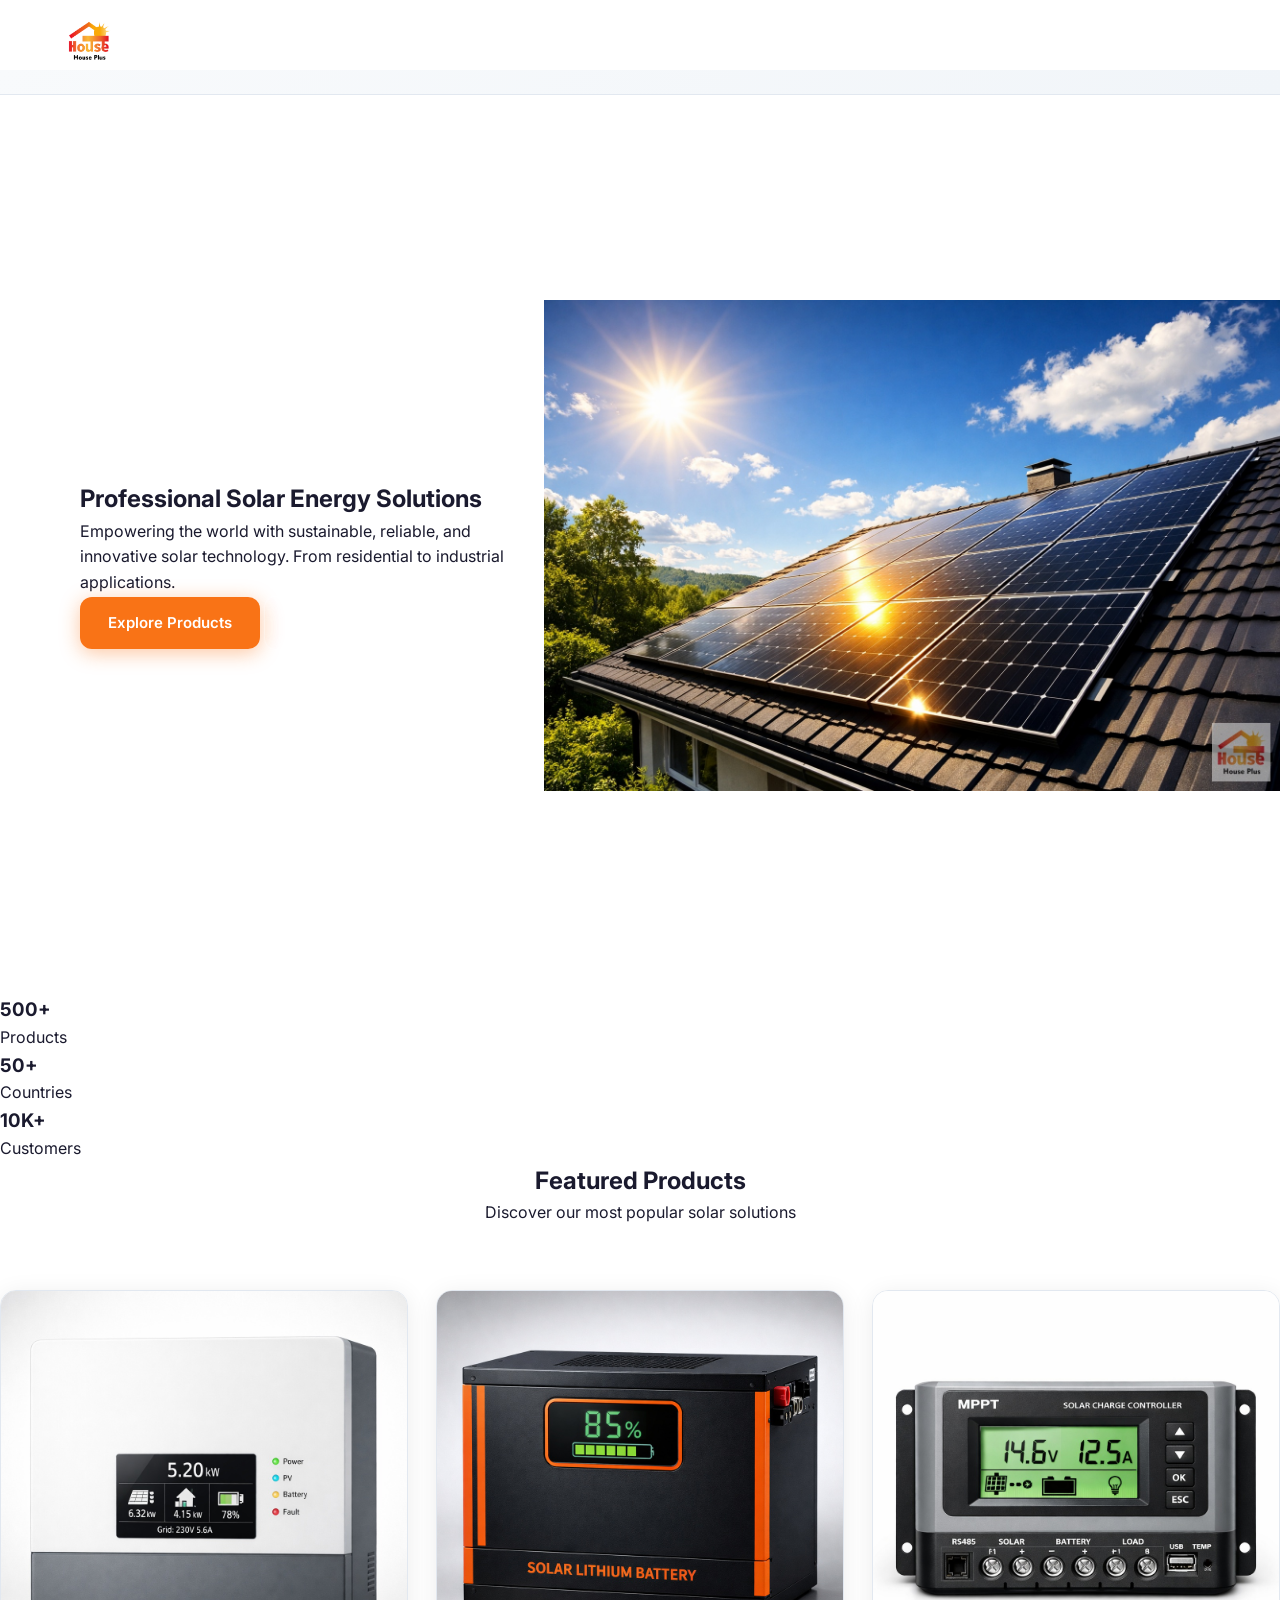
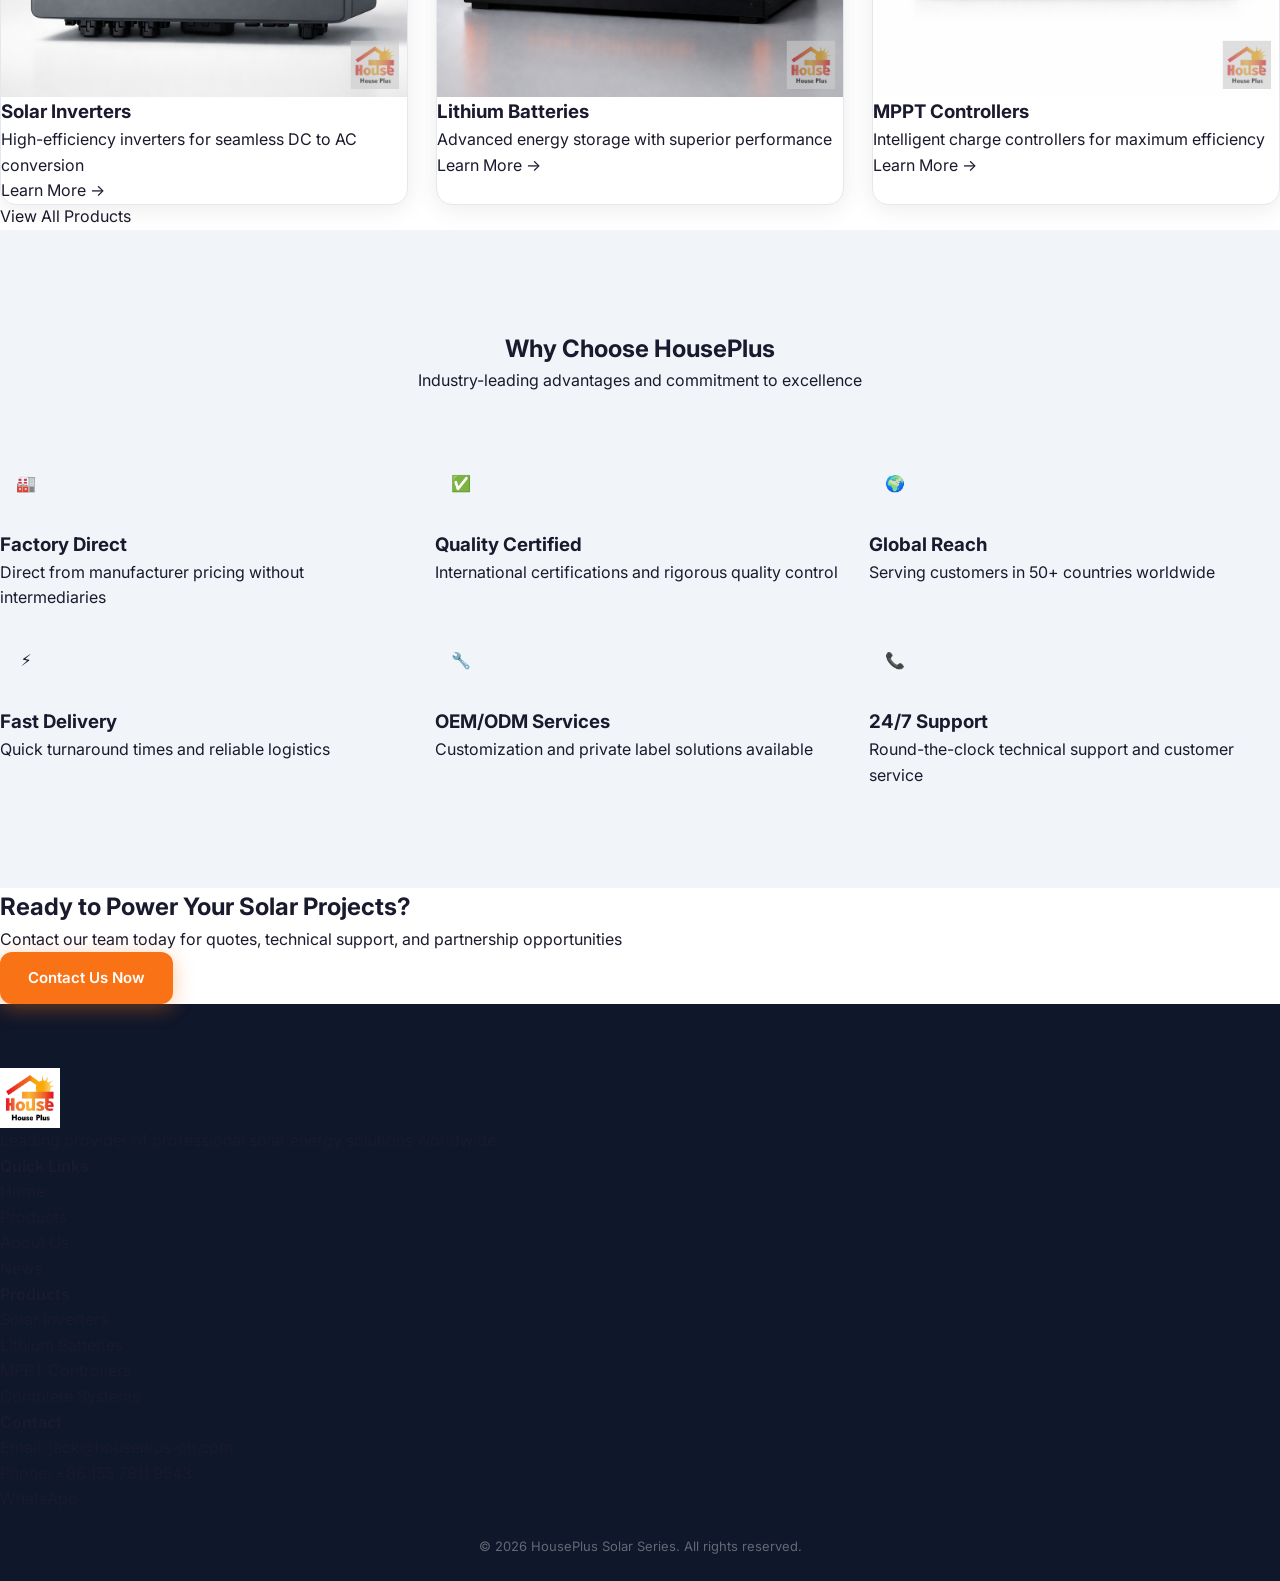
==== commit df4c43ba: "Final optimization: Add breadcrumbs, performance optimization, robots.txt enhancement, and GEO adapt" ====
--- a/index.html
+++ b/index.html
@@ -75,6 +75,9 @@
     </div>
   </nav>
 
+  <!-- ===== BREADCRUMB NAVIGATION ===== -->
+  <div id="breadcrumb-container" class="breadcrumb-wrapper"></div>
+
   <!-- ===== HERO SECTION ===== -->
   <section class="hero">
     <div class="hero-content">
@@ -225,5 +228,7 @@
 
   <!-- Scripts -->
   <script src="script.js"></script>
+  <script src="breadcrumbs.js" defer></script>
+  <script src="performance-optimizer.js" defer></script>
 </body>
 </html>
--- a/style.css
+++ b/style.css
@@ -1061,3 +1061,153 @@
   .news-excerpt { font-size: 13px; }
   .newsletter-content h2 { font-size: 24px; }
 }
+
+
+/* ===== BREADCRUMB NAVIGATION ===== */
+.breadcrumb-wrapper {
+  background: linear-gradient(135deg, #f8fafc 0%, #f1f5f9 100%);
+  border-bottom: 1px solid #e2e8f0;
+  padding: 12px 0;
+  margin-top: 70px;
+}
+
+.breadcrumb-nav {
+  max-width: 1200px;
+  margin: 0 auto;
+  padding: 0 24px;
+}
+
+.breadcrumb-list {
+  display: flex;
+  align-items: center;
+  list-style: none;
+  padding: 0;
+  margin: 0;
+  flex-wrap: wrap;
+  gap: 8px;
+}
+
+.breadcrumb-item {
+  display: flex;
+  align-items: center;
+  gap: 8px;
+  font-size: 13px;
+}
+
+.breadcrumb-item a {
+  color: var(--orange);
+  font-weight: 500;
+  transition: var(--transition);
+}
+
+.breadcrumb-item a:hover {
+  color: var(--orange-dark);
+  text-decoration: underline;
+}
+
+.breadcrumb-item.active {
+  color: var(--gray);
+  font-weight: 500;
+}
+
+.breadcrumb-item .separator {
+  color: #cbd5e1;
+  margin: 0 4px;
+}
+
+/* ===== LAZY LOADING IMAGES ===== */
+img[loading="lazy"] {
+  background: linear-gradient(90deg, #f0f0f0 25%, #e0e0e0 50%, #f0f0f0 75%);
+  background-size: 200% 100%;
+  animation: loading 1.5s infinite;
+}
+
+img.lazy-loaded {
+  animation: fadeIn 0.3s ease-in;
+}
+
+@keyframes loading {
+  0% { background-position: 200% 0; }
+  100% { background-position: -200% 0; }
+}
+
+@keyframes fadeIn {
+  from { opacity: 0; }
+  to { opacity: 1; }
+}
+
+img.lazy-error {
+  background: #f0f0f0;
+  opacity: 0.5;
+}
+
+/* ===== PERFORMANCE OPTIMIZATIONS ===== */
+/* Reduce motion for users who prefer it */
+@media (prefers-reduced-motion: reduce) {
+  * {
+    animation-duration: 0.01ms !important;
+    animation-iteration-count: 1 !important;
+    transition-duration: 0.01ms !important;
+  }
+}
+
+/* Improve font rendering */
+body {
+  -webkit-font-smoothing: antialiased;
+  -moz-osx-font-smoothing: grayscale;
+  text-rendering: optimizeLegibility;
+}
+
+/* Optimize images for performance */
+img {
+  will-change: transform;
+  contain: layout style paint;
+}
+
+/* Optimize animations */
+@supports (will-change: transform) {
+  .hero, .product-card, .fade-in {
+    will-change: transform, opacity;
+  }
+}
+
+/* ===== RESPONSIVE BREADCRUMBS ===== */
+@media (max-width: 768px) {
+  .breadcrumb-wrapper {
+    padding: 10px 0;
+  }
+
+  .breadcrumb-item {
+    font-size: 12px;
+  }
+
+  .breadcrumb-item .separator {
+    margin: 0 2px;
+  }
+
+  .breadcrumb-list {
+    gap: 4px;
+  }
+}
+
+@media (max-width: 480px) {
+  .breadcrumb-wrapper {
+    display: none;
+  }
+}
+
+/* ===== PRINT STYLES (Performance Optimization) ===== */
+@media print {
+  .navbar, .footer, .breadcrumb-wrapper, .btn, form {
+    display: none;
+  }
+
+  body {
+    background: white;
+    color: black;
+  }
+
+  img {
+    max-width: 100%;
+  }
+}
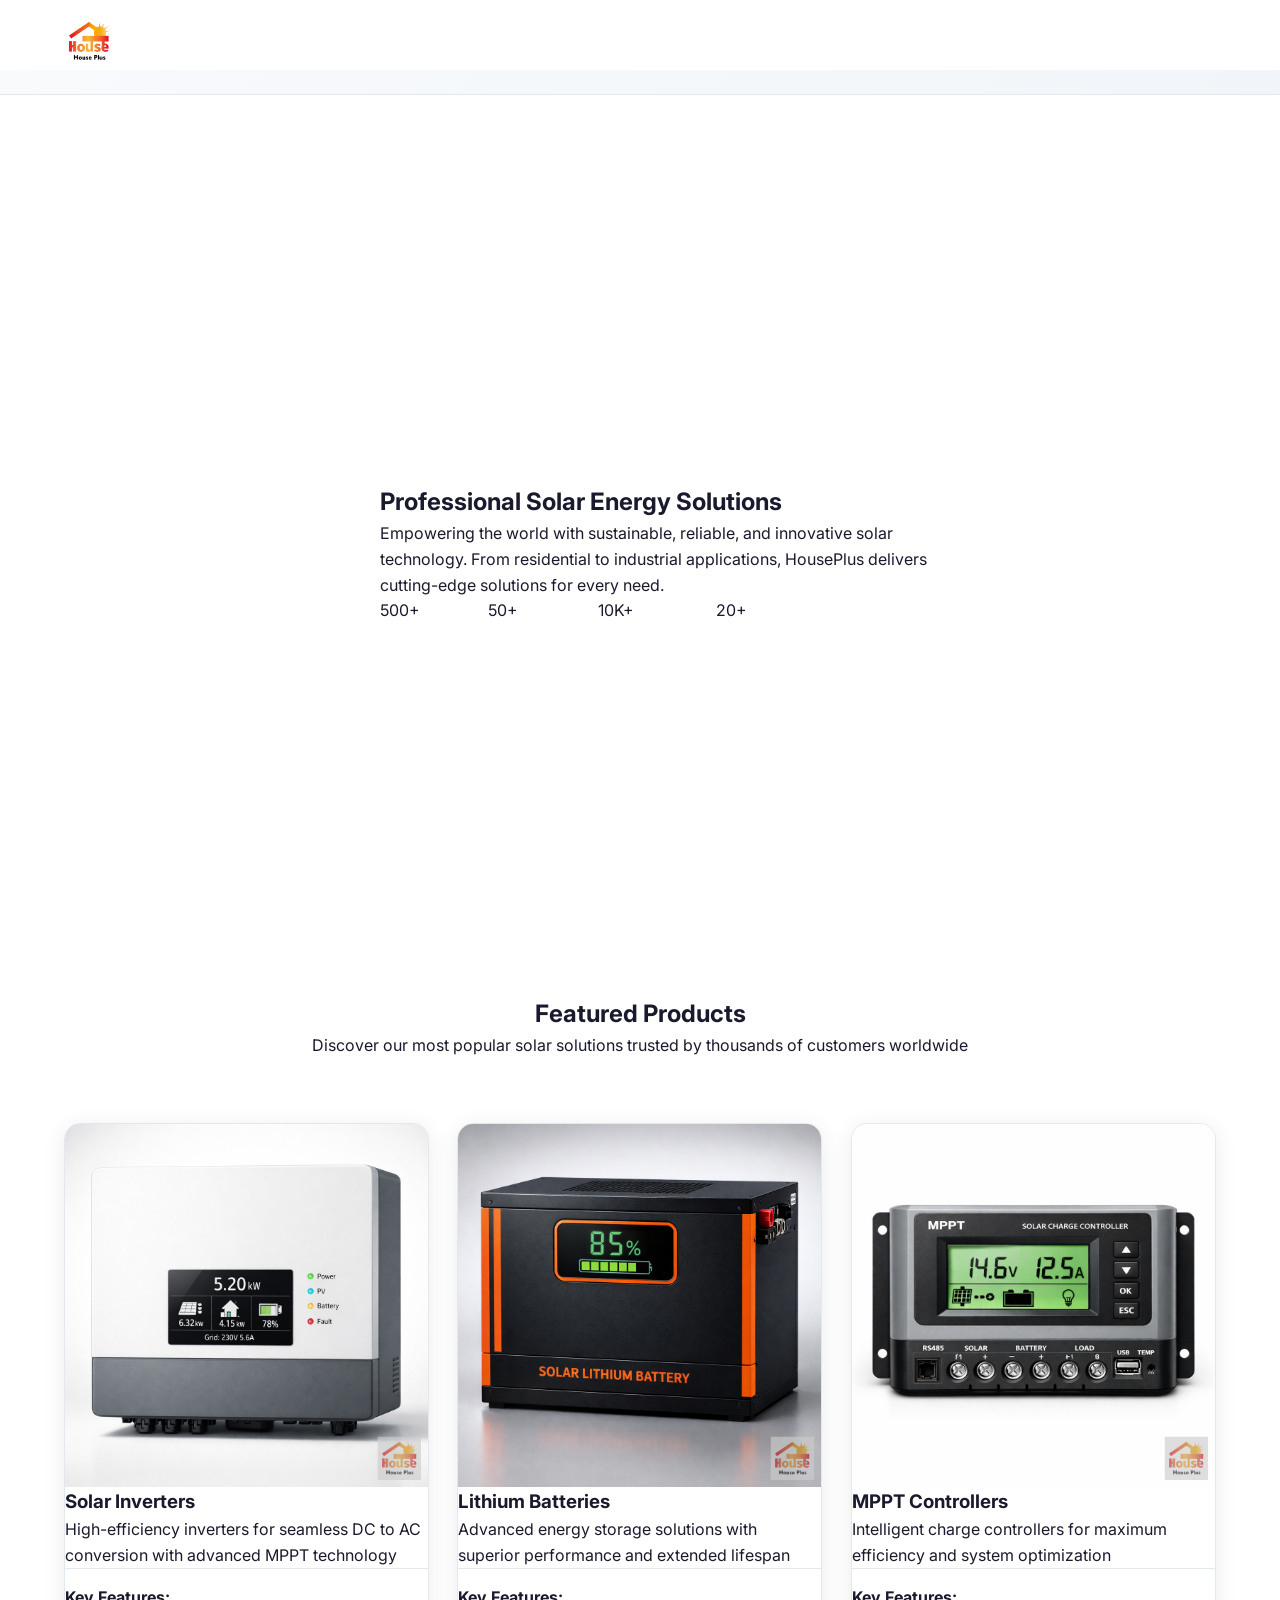
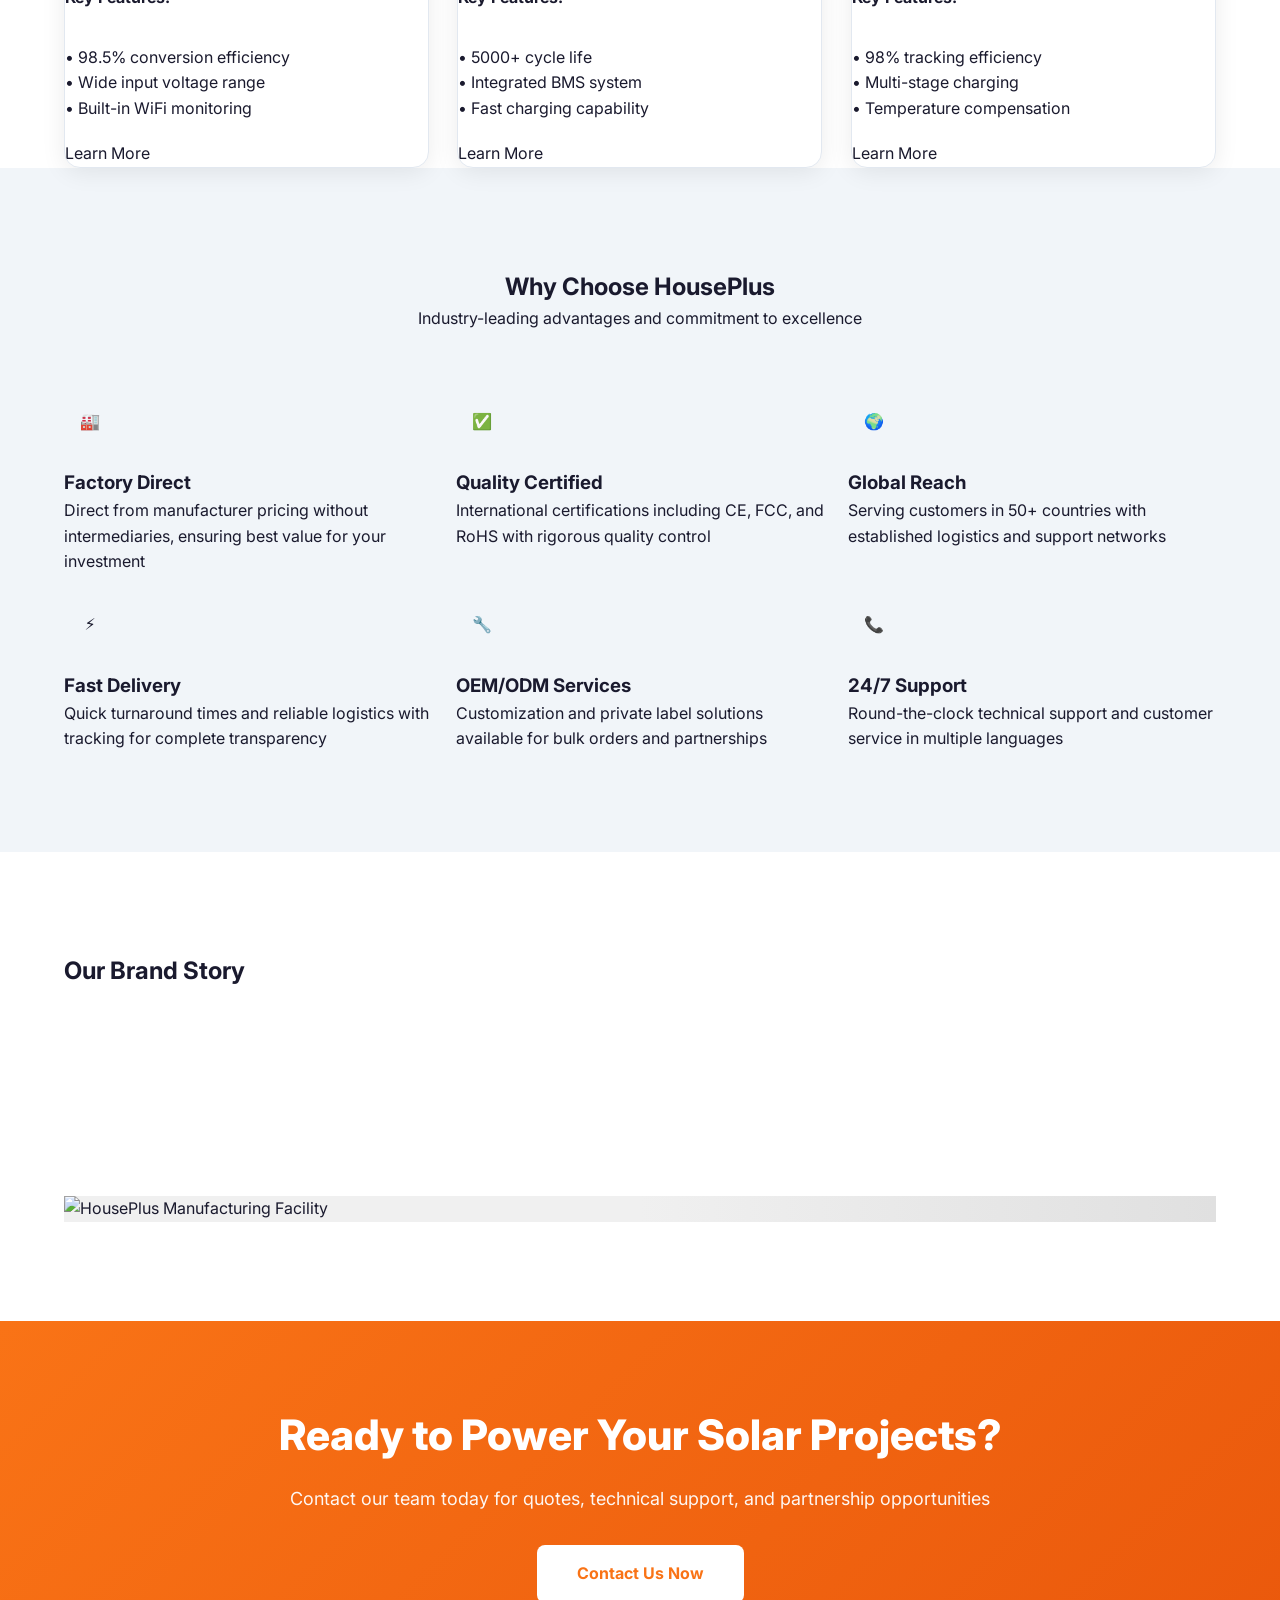
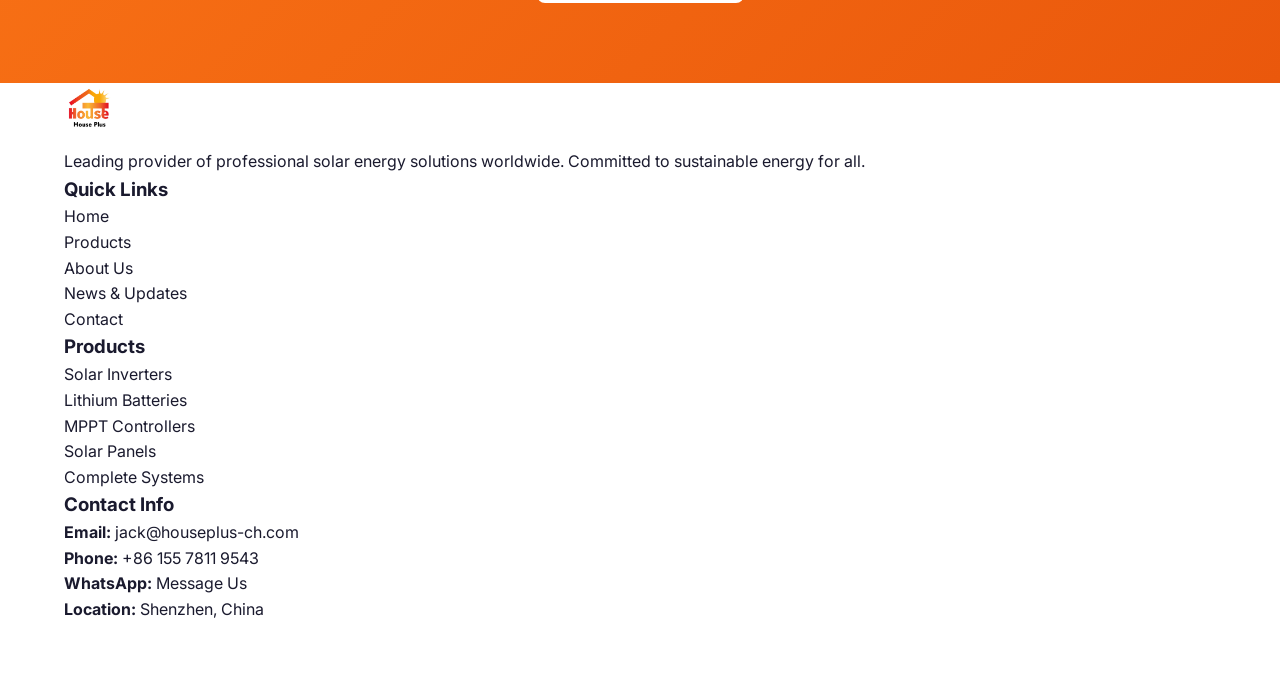
==== commit 5eeeab7e: "Fix: Repair full-site typography and enrich page content - Rewrote CSS with improved layout, spacing" ====
--- a/index.html
+++ b/index.html
@@ -11,8 +11,8 @@
   <meta property="og:title" content="HousePlus Solar Series | Professional Solar Energy Solutions" />
   <meta property="og:description" content="Leading provider of professional solar energy solutions with 500+ products and 50+ countries distribution." />
   <meta property="og:type" content="website" />
-  <meta property="og:url" content="https://houseplus.ng/" />
-  <meta property="og:image" content="https://houseplus.ng/assets/hero-banner.jpg" />
+  <meta property="og:url" content="https://www.houseplus.ng/" />
+  <meta property="og:image" content="https://www.houseplus.ng/assets/hero-banner.jpg" />
   
   <!-- Fonts -->
   <link rel="preconnect" href="https://fonts.googleapis.com" />
@@ -28,7 +28,7 @@
   <meta name="theme-color" content="#F97316" />
   
   <!-- Canonical -->
-  <link rel="canonical" href="https://houseplus.ng/" />
+  <link rel="canonical" href="https://www.houseplus.ng/" />
   
   <!-- Schema Markup - Organization -->
   <script type="application/ld+json">
@@ -36,8 +36,8 @@
     "@context": "https://schema.org",
     "@type": "Organization",
     "name": "HousePlus Solar Series",
-    "url": "https://houseplus.ng/",
-    "logo": "https://houseplus.ng/assets/houseplus-logo.png",
+    "url": "https://www.houseplus.ng/",
+    "logo": "https://www.houseplus.ng/assets/houseplus-logo.png",
     "description": "Leading provider of professional solar energy solutions",
     "sameAs": [
       "https://www.facebook.com/houseplus",
@@ -67,167 +67,216 @@
         <li><a href="/news.html">News</a></li>
         <li><a href="/contact.html">Contact</a></li>
       </ul>
-      <div class="nav-toggle" id="navToggle">
-        <span></span>
-        <span></span>
-        <span></span>
-      </div>
     </div>
   </nav>
 
-  <!-- ===== BREADCRUMB NAVIGATION ===== -->
-  <div id="breadcrumb-container" class="breadcrumb-wrapper"></div>
-
-  <!-- ===== HERO SECTION ===== -->
-  <section class="hero">
-    <div class="hero-content">
-      <h1>Professional Solar Energy Solutions</h1>
-      <p>Empowering the world with sustainable, reliable, and innovative solar technology. From residential to industrial applications.</p>
-      <div class="hero-buttons">
-        <a href="/products.html" class="btn btn-primary">Explore Products</a>
-        <a href="/contact.html" class="btn btn-secondary">Get In Touch</a>
-      </div>
-    </div>
-    <div class="hero-image">
-      <img src="assets/hero-banner.jpg" alt="HousePlus Solar Solutions" />
-    </div>
-  </section>
-
-  <!-- ===== KEY STATS ===== -->
-  <section class="stats">
-    <div class="stat-item">
-      <h3>500+</h3>
-      <p>Products</p>
-    </div>
-    <div class="stat-item">
-      <h3>50+</h3>
-      <p>Countries</p>
-    </div>
-    <div class="stat-item">
-      <h3>10K+</h3>
-      <p>Customers</p>
-    </div>
-  </section>
-
-  <!-- ===== FEATURED PRODUCTS PREVIEW ===== -->
-  <section class="featured-products">
-    <div class="section-header">
-      <h2>Featured Products</h2>
-      <p>Discover our most popular solar solutions</p>
-    </div>
-    <div class="products-grid">
-      <div class="product-card">
-        <img src="assets/solar-inverter.jpg" alt="Solar Inverter" />
-        <h3>Solar Inverters</h3>
-        <p>High-efficiency inverters for seamless DC to AC conversion</p>
-        <a href="/products.html#inverters" class="link">Learn More →</a>
-      </div>
-      <div class="product-card">
-        <img src="assets/lithium-battery.jpg" alt="Lithium Battery" />
-        <h3>Lithium Batteries</h3>
-        <p>Advanced energy storage with superior performance</p>
-        <a href="/products.html#batteries" class="link">Learn More →</a>
-      </div>
-      <div class="product-card">
-        <img src="assets/solar-controller.jpg" alt="Solar Controller" />
-        <h3>MPPT Controllers</h3>
-        <p>Intelligent charge controllers for maximum efficiency</p>
-        <a href="/products.html#controllers" class="link">Learn More →</a>
-      </div>
-    </div>
-    <div class="view-all">
-      <a href="/products.html" class="btn btn-outline">View All Products</a>
-    </div>
-  </section>
-
-  <!-- ===== WHY CHOOSE US ===== -->
-  <section class="features">
-    <div class="section-header">
-      <h2>Why Choose HousePlus</h2>
-      <p>Industry-leading advantages and commitment to excellence</p>
-    </div>
-    <div class="features-grid">
-      <div class="feature-item">
-        <div class="feature-icon">🏭</div>
-        <h3>Factory Direct</h3>
-        <p>Direct from manufacturer pricing without intermediaries</p>
-      </div>
-      <div class="feature-item">
-        <div class="feature-icon">✅</div>
-        <h3>Quality Certified</h3>
-        <p>International certifications and rigorous quality control</p>
-      </div>
-      <div class="feature-item">
-        <div class="feature-icon">🌍</div>
-        <h3>Global Reach</h3>
-        <p>Serving customers in 50+ countries worldwide</p>
-      </div>
-      <div class="feature-item">
-        <div class="feature-icon">⚡</div>
-        <h3>Fast Delivery</h3>
-        <p>Quick turnaround times and reliable logistics</p>
-      </div>
-      <div class="feature-item">
-        <div class="feature-icon">🔧</div>
-        <h3>OEM/ODM Services</h3>
-        <p>Customization and private label solutions available</p>
-      </div>
-      <div class="feature-item">
-        <div class="feature-icon">📞</div>
-        <h3>24/7 Support</h3>
-        <p>Round-the-clock technical support and customer service</p>
-      </div>
-    </div>
-  </section>
-
-  <!-- ===== CTA SECTION ===== -->
-  <section class="cta-section">
-    <h2>Ready to Power Your Solar Projects?</h2>
-    <p>Contact our team today for quotes, technical support, and partnership opportunities</p>
-    <a href="/contact.html" class="btn btn-primary btn-large">Contact Us Now</a>
-  </section>
+  <!-- ===== MAIN CONTENT ===== -->
+  <main>
+    <!-- ===== BREADCRUMB NAVIGATION ===== -->
+    <div id="breadcrumb-container" class="breadcrumb-wrapper"></div>
+
+    <!-- ===== HERO SECTION ===== -->
+    <section class="hero">
+      <div class="hero-content">
+        <h1>Professional Solar Energy Solutions</h1>
+        <p>Empowering the world with sustainable, reliable, and innovative solar technology. From residential to industrial applications, HousePlus delivers cutting-edge solutions for every need.</p>
+        <div class="hero-stats">
+          <div class="stat-item">
+            <div class="stat-number">500+</div>
+            <div class="stat-label">Products</div>
+          </div>
+          <div class="stat-item">
+            <div class="stat-number">50+</div>
+            <div class="stat-label">Countries</div>
+          </div>
+          <div class="stat-item">
+            <div class="stat-number">10K+</div>
+            <div class="stat-label">Customers</div>
+          </div>
+          <div class="stat-item">
+            <div class="stat-number">20+</div>
+            <div class="stat-label">Years Experience</div>
+          </div>
+        </div>
+      </div>
+    </section>
+
+    <!-- ===== FEATURED PRODUCTS SECTION ===== -->
+    <section class="products">
+      <div class="container">
+        <div class="section-header">
+          <h2>Featured Products</h2>
+          <p>Discover our most popular solar solutions trusted by thousands of customers worldwide</p>
+        </div>
+        <div class="products-grid">
+          <div class="product-card">
+            <img src="assets/solar-inverter.jpg" alt="Solar Inverter" class="product-image" loading="lazy" />
+            <div class="product-content">
+              <h3 class="product-name">Solar Inverters</h3>
+              <p class="product-description">High-efficiency inverters for seamless DC to AC conversion with advanced MPPT technology</p>
+              <div class="product-specs">
+                <strong>Key Features:</strong><br>
+                • 98.5% conversion efficiency<br>
+                • Wide input voltage range<br>
+                • Built-in WiFi monitoring
+              </div>
+              <a href="/products.html#inverters" class="product-button">Learn More</a>
+            </div>
+          </div>
+          
+          <div class="product-card">
+            <img src="assets/lithium-battery.jpg" alt="Lithium Battery" class="product-image" loading="lazy" />
+            <div class="product-content">
+              <h3 class="product-name">Lithium Batteries</h3>
+              <p class="product-description">Advanced energy storage solutions with superior performance and extended lifespan</p>
+              <div class="product-specs">
+                <strong>Key Features:</strong><br>
+                • 5000+ cycle life<br>
+                • Integrated BMS system<br>
+                • Fast charging capability
+              </div>
+              <a href="/products.html#batteries" class="product-button">Learn More</a>
+            </div>
+          </div>
+          
+          <div class="product-card">
+            <img src="assets/solar-controller.jpg" alt="Solar Controller" class="product-image" loading="lazy" />
+            <div class="product-content">
+              <h3 class="product-name">MPPT Controllers</h3>
+              <p class="product-description">Intelligent charge controllers for maximum efficiency and system optimization</p>
+              <div class="product-specs">
+                <strong>Key Features:</strong><br>
+                • 98% tracking efficiency<br>
+                • Multi-stage charging<br>
+                • Temperature compensation
+              </div>
+              <a href="/products.html#controllers" class="product-button">Learn More</a>
+            </div>
+          </div>
+        </div>
+      </div>
+    </section>
+
+    <!-- ===== WHY CHOOSE US SECTION ===== -->
+    <section class="features">
+      <div class="container">
+        <div class="section-header">
+          <h2>Why Choose HousePlus</h2>
+          <p>Industry-leading advantages and commitment to excellence</p>
+        </div>
+        <div class="features-grid">
+          <div class="feature-item">
+            <div class="feature-icon">🏭</div>
+            <h3 class="feature-title">Factory Direct</h3>
+            <p class="feature-description">Direct from manufacturer pricing without intermediaries, ensuring best value for your investment</p>
+          </div>
+          
+          <div class="feature-item">
+            <div class="feature-icon">✅</div>
+            <h3 class="feature-title">Quality Certified</h3>
+            <p class="feature-description">International certifications including CE, FCC, and RoHS with rigorous quality control</p>
+          </div>
+          
+          <div class="feature-item">
+            <div class="feature-icon">🌍</div>
+            <h3 class="feature-title">Global Reach</h3>
+            <p class="feature-description">Serving customers in 50+ countries with established logistics and support networks</p>
+          </div>
+          
+          <div class="feature-item">
+            <div class="feature-icon">⚡</div>
+            <h3 class="feature-title">Fast Delivery</h3>
+            <p class="feature-description">Quick turnaround times and reliable logistics with tracking for complete transparency</p>
+          </div>
+          
+          <div class="feature-item">
+            <div class="feature-icon">🔧</div>
+            <h3 class="feature-title">OEM/ODM Services</h3>
+            <p class="feature-description">Customization and private label solutions available for bulk orders and partnerships</p>
+          </div>
+          
+          <div class="feature-item">
+            <div class="feature-icon">📞</div>
+            <h3 class="feature-title">24/7 Support</h3>
+            <p class="feature-description">Round-the-clock technical support and customer service in multiple languages</p>
+          </div>
+        </div>
+      </div>
+    </section>
+
+    <!-- ===== BRAND STORY SECTION ===== -->
+    <section class="about">
+      <div class="container">
+        <div class="about-content">
+          <div class="about-text">
+            <h2>Our Brand Story</h2>
+            <p>HousePlus Solar Series represents over 20 years of innovation and excellence in the renewable energy sector. Founded with a vision to make sustainable energy accessible to everyone, we have grown to become a trusted partner for solar solutions globally.</p>
+            <p>Our commitment to quality, reliability, and customer satisfaction has earned us recognition across the industry. With a team of experienced engineers and technicians, we continuously develop cutting-edge products that meet the highest international standards.</p>
+            <p>Whether you're a residential customer, commercial enterprise, or system integrator, HousePlus provides comprehensive solutions tailored to your specific needs. Our extensive product range and customization capabilities ensure that every project succeeds.</p>
+          </div>
+          <img src="assets/factory-image.jpg" alt="HousePlus Manufacturing Facility" class="about-image" loading="lazy" />
+        </div>
+      </div>
+    </section>
+
+    <!-- ===== CALL TO ACTION SECTION ===== -->
+    <section class="cta-section" style="padding: 80px 24px; background: linear-gradient(135deg, #F97316 0%, #EA580C 100%); color: white; text-align: center;">
+      <div class="container">
+        <h2 style="font-size: 42px; font-weight: 800; margin-bottom: 16px;">Ready to Power Your Solar Projects?</h2>
+        <p style="font-size: 18px; margin-bottom: 32px; opacity: 0.95;">Contact our team today for quotes, technical support, and partnership opportunities</p>
+        <a href="/contact.html" style="display: inline-block; padding: 16px 40px; background: white; color: #F97316; border-radius: 8px; font-weight: 700; font-size: 16px; transition: all 0.3s ease;">Contact Us Now</a>
+      </div>
+    </section>
+  </main>
 
   <!-- ===== FOOTER ===== -->
-  <footer class="footer">
-    <div class="footer-content">
-      <div class="footer-section">
-        <div class="footer-brand">
-          <img src="assets/houseplus-logo.png" alt="HousePlus Logo" class="logo-image" />
-        </div>
-        <p>Leading provider of professional solar energy solutions worldwide</p>
-      </div>
-      <div class="footer-section">
-        <h4>Quick Links</h4>
-        <ul>
-          <li><a href="/">Home</a></li>
-          <li><a href="/products.html">Products</a></li>
-          <li><a href="/about.html">About Us</a></li>
-          <li><a href="/news.html">News</a></li>
-        </ul>
-      </div>
-      <div class="footer-section">
-        <h4>Products</h4>
-        <ul>
-          <li><a href="/products.html#inverters">Solar Inverters</a></li>
-          <li><a href="/products.html#batteries">Lithium Batteries</a></li>
-          <li><a href="/products.html#controllers">MPPT Controllers</a></li>
-          <li><a href="/products.html#systems">Complete Systems</a></li>
-        </ul>
-      </div>
-      <div class="footer-section">
-        <h4>Contact</h4>
-        <p>Email: <a href="mailto:jack@houseplus-ch.com">jack@houseplus-ch.com</a></p>
-        <p>Phone: <a href="tel:+8615578119543">+86 155 7811 9543</a></p>
-        <p><a href="https://wa.me/8615578119543" target="_blank">WhatsApp</a></p>
-      </div>
-    </div>
-    <div class="footer-bottom">
-      <p>&copy; 2026 HousePlus Solar Series. All rights reserved.</p>
+  <footer>
+    <div class="container">
+      <div class="footer-content">
+        <div class="footer-section">
+          <img src="assets/houseplus-logo.png" alt="HousePlus Logo" class="logo-image" style="height: 50px; margin-bottom: 16px;" />
+          <p>Leading provider of professional solar energy solutions worldwide. Committed to sustainable energy for all.</p>
+        </div>
+        
+        <div class="footer-section">
+          <h3>Quick Links</h3>
+          <ul>
+            <li><a href="/">Home</a></li>
+            <li><a href="/products.html">Products</a></li>
+            <li><a href="/about.html">About Us</a></li>
+            <li><a href="/news.html">News & Updates</a></li>
+            <li><a href="/contact.html">Contact</a></li>
+          </ul>
+        </div>
+        
+        <div class="footer-section">
+          <h3>Products</h3>
+          <ul>
+            <li><a href="/products.html#inverters">Solar Inverters</a></li>
+            <li><a href="/products.html#batteries">Lithium Batteries</a></li>
+            <li><a href="/products.html#controllers">MPPT Controllers</a></li>
+            <li><a href="/products.html#panels">Solar Panels</a></li>
+            <li><a href="/products.html#systems">Complete Systems</a></li>
+          </ul>
+        </div>
+        
+        <div class="footer-section">
+          <h3>Contact Info</h3>
+          <p><strong>Email:</strong> <a href="mailto:jack@houseplus-ch.com">jack@houseplus-ch.com</a></p>
+          <p><strong>Phone:</strong> <a href="tel:+8615578119543">+86 155 7811 9543</a></p>
+          <p><strong>WhatsApp:</strong> <a href="https://wa.me/8615578119543" target="_blank">Message Us</a></p>
+          <p><strong>Location:</strong> Shenzhen, China</p>
+        </div>
+      </div>
+      
+      <div class="footer-bottom">
+        <p>&copy; 2026 HousePlus Solar Series. All rights reserved. | <a href="#" style="color: rgba(255,255,255,0.7);">Privacy Policy</a> | <a href="#" style="color: rgba(255,255,255,0.7);">Terms of Service</a></p>
+      </div>
     </div>
   </footer>
 
   <!-- Scripts -->
-  <script src="script.js"></script>
+  <script src="script.js" defer></script>
   <script src="breadcrumbs.js" defer></script>
   <script src="performance-optimizer.js" defer></script>
 </body>
